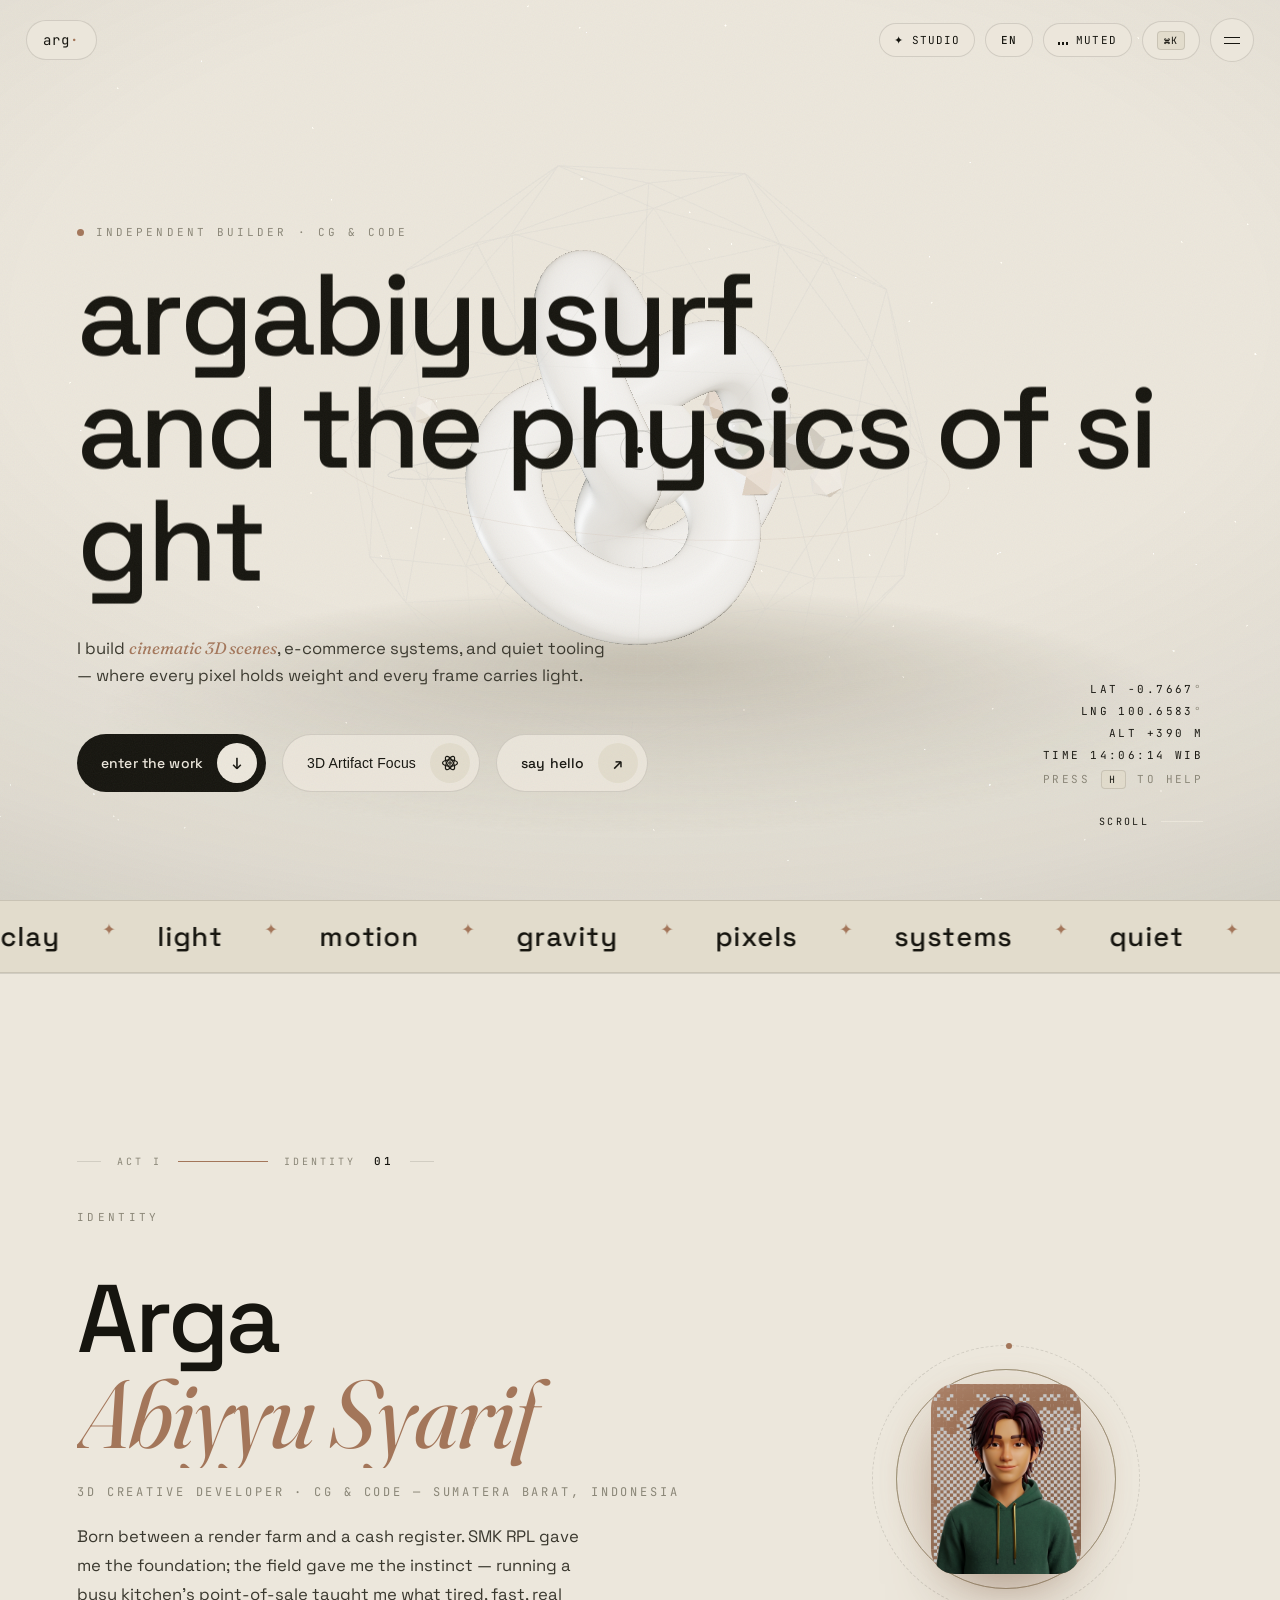
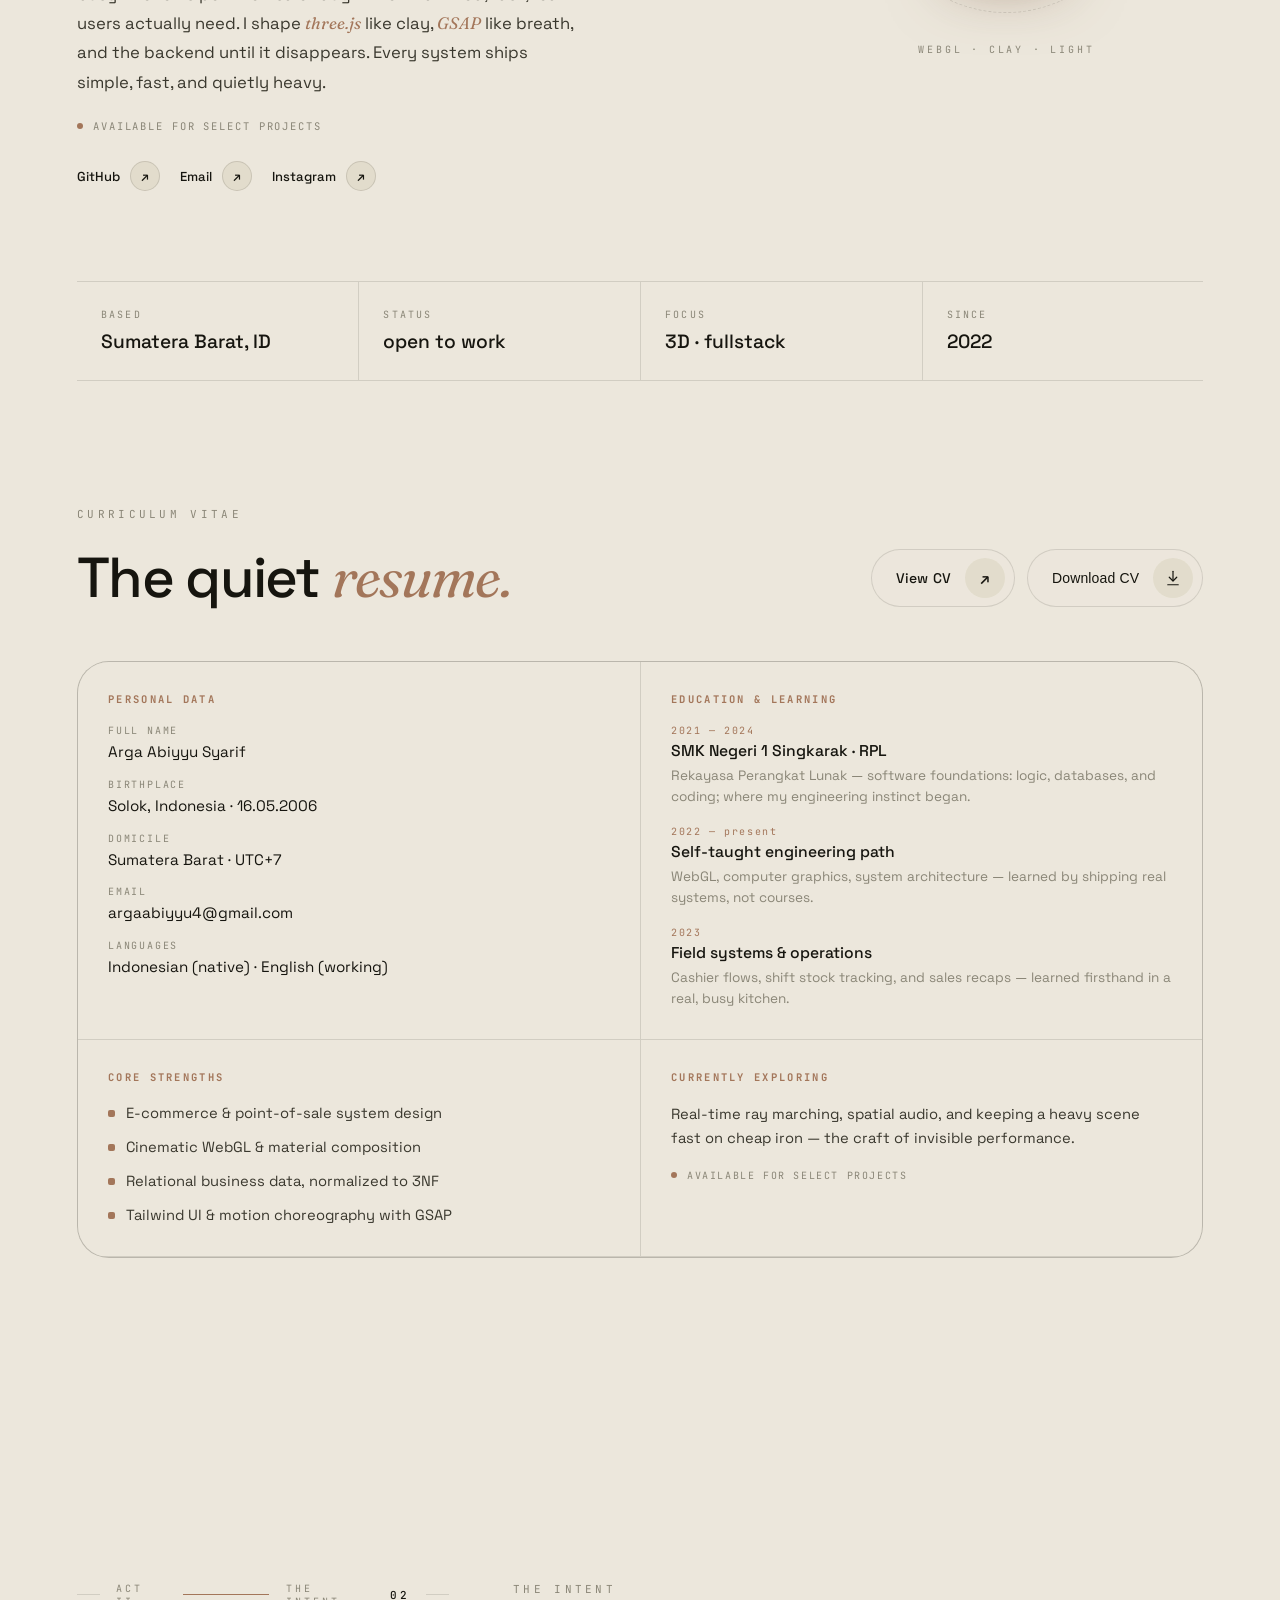
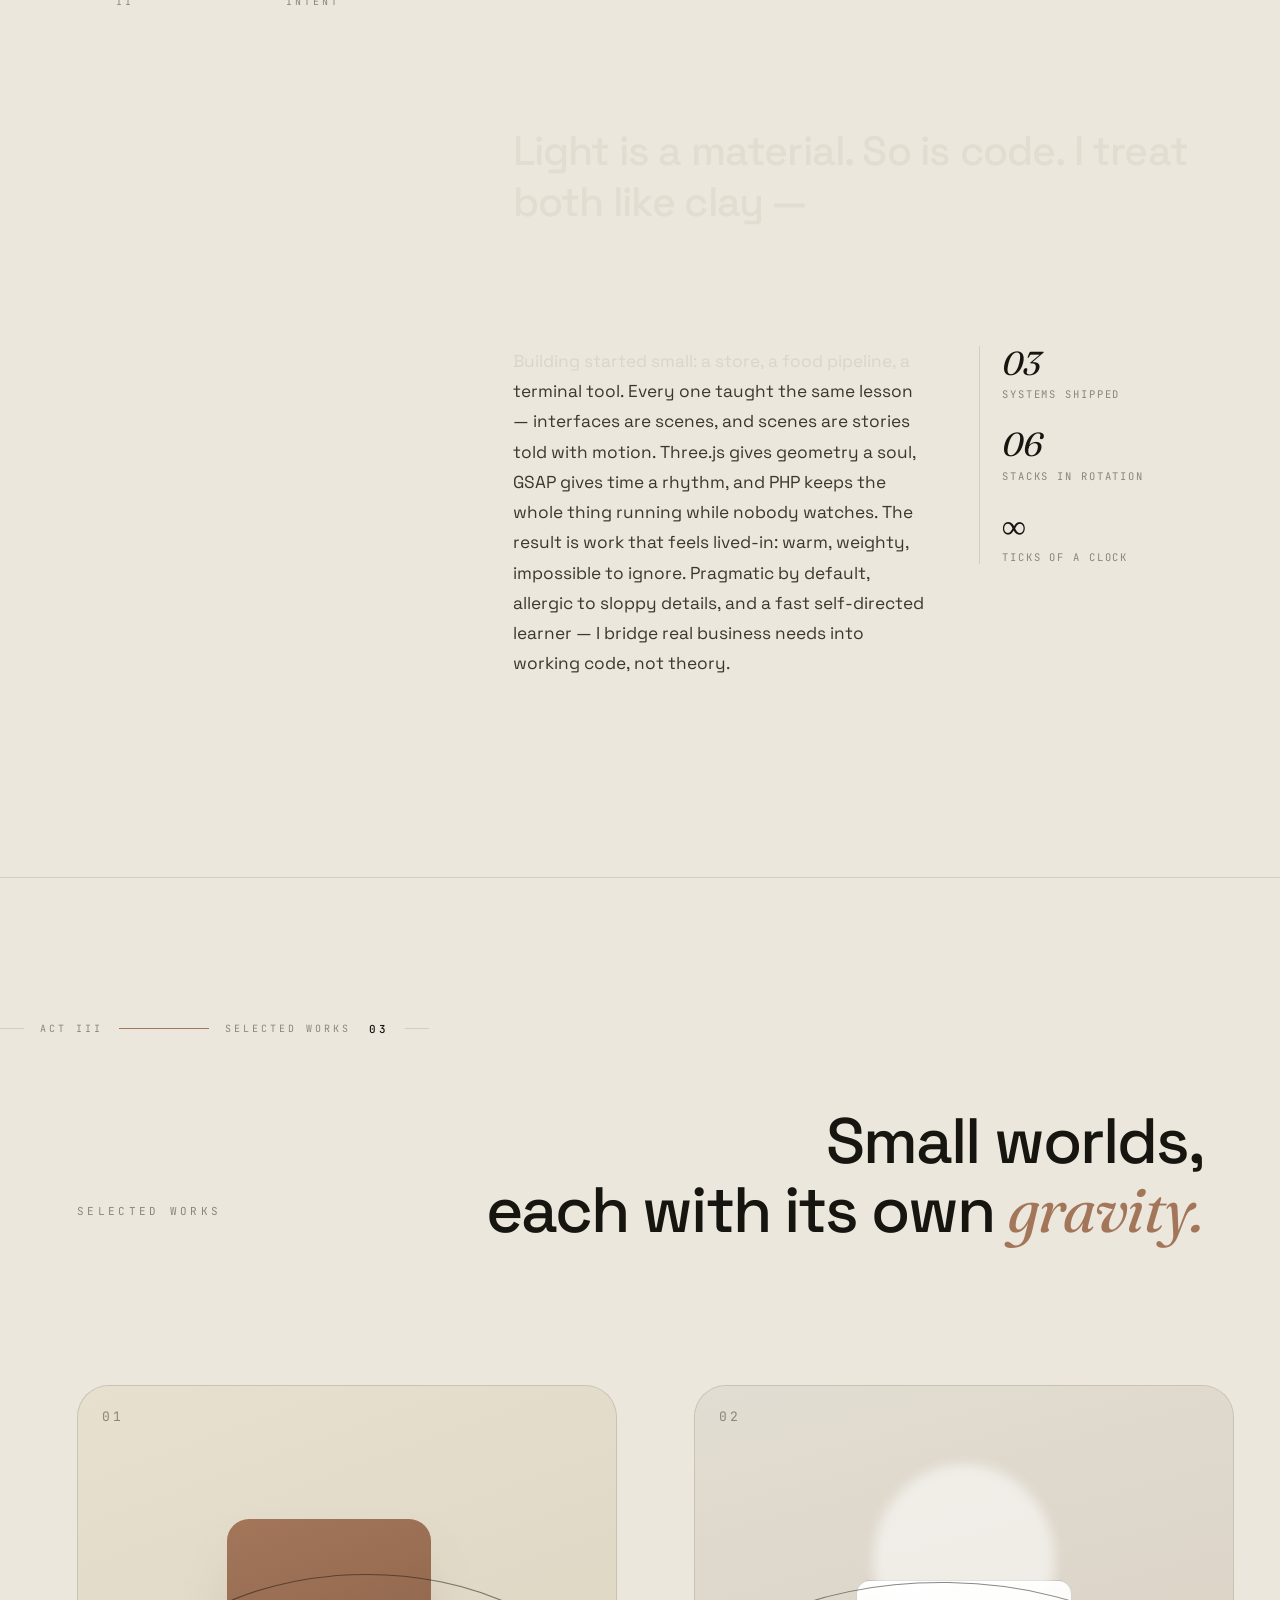
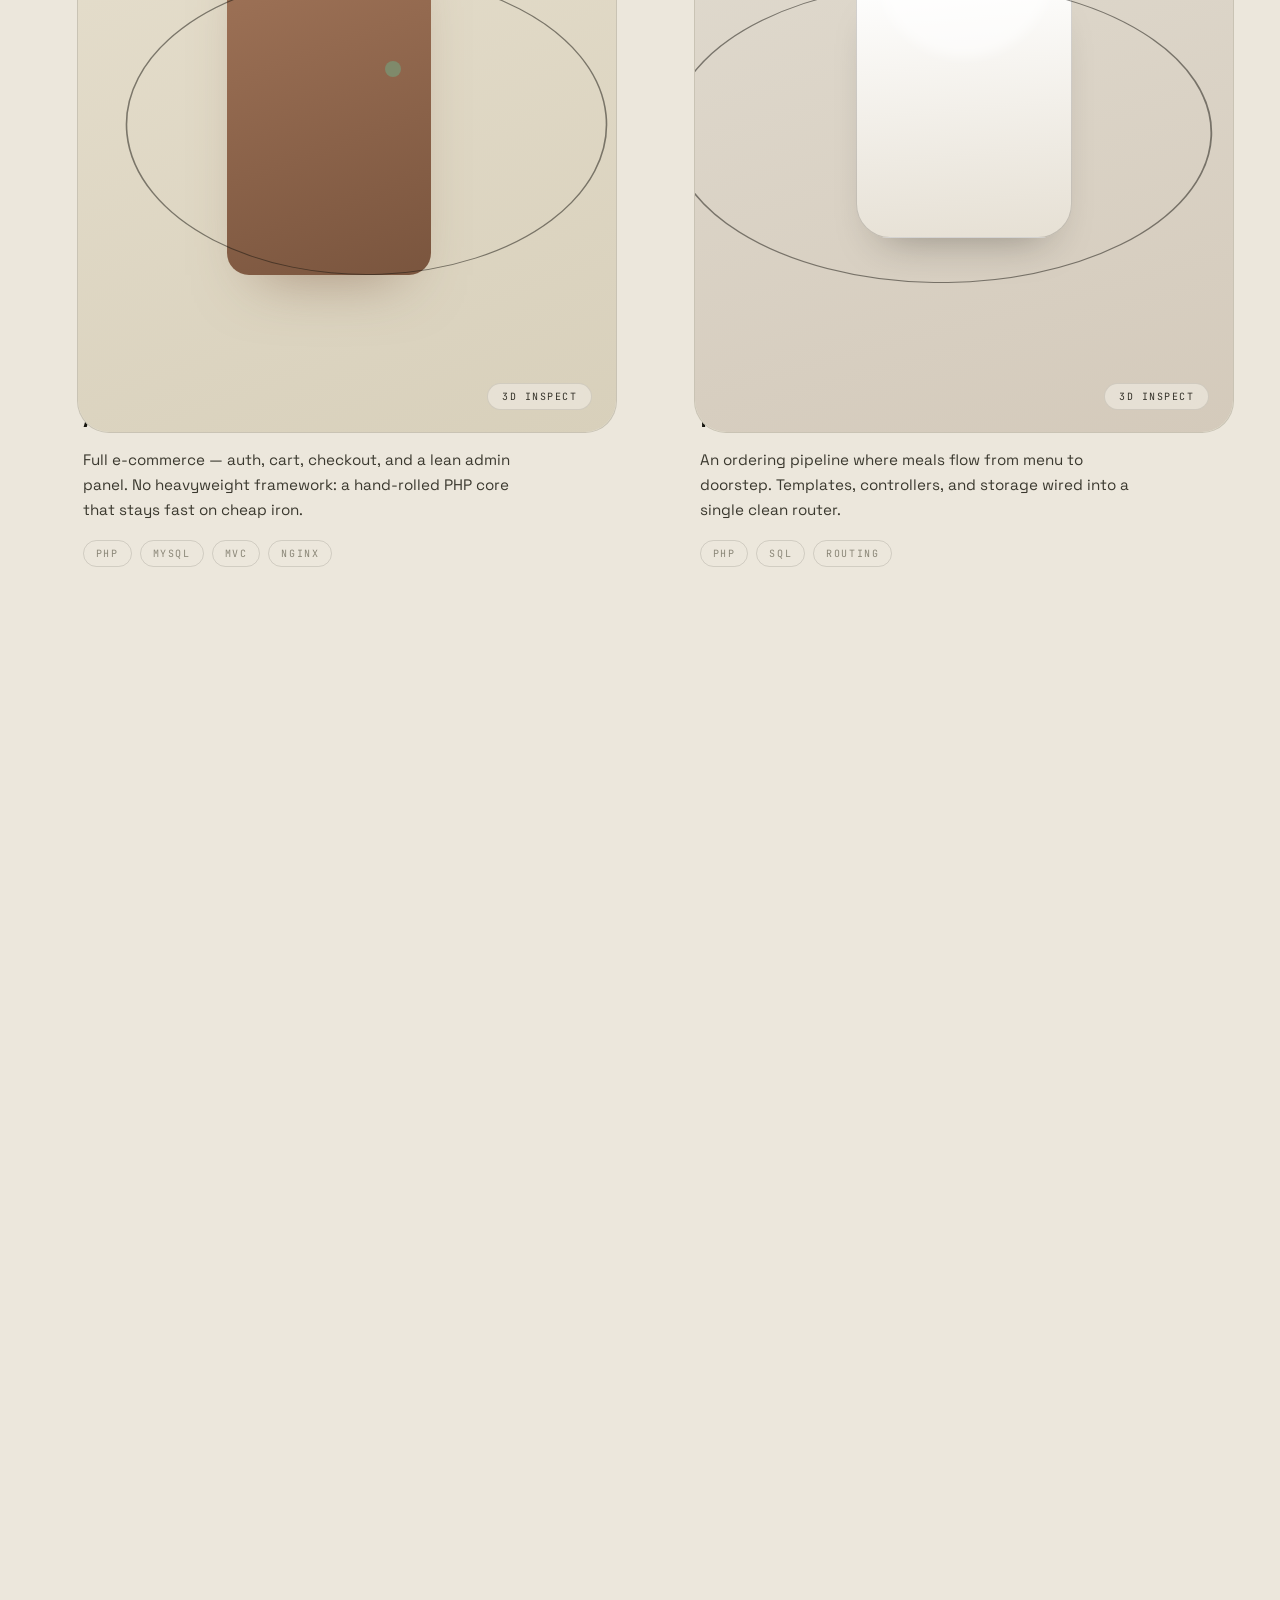
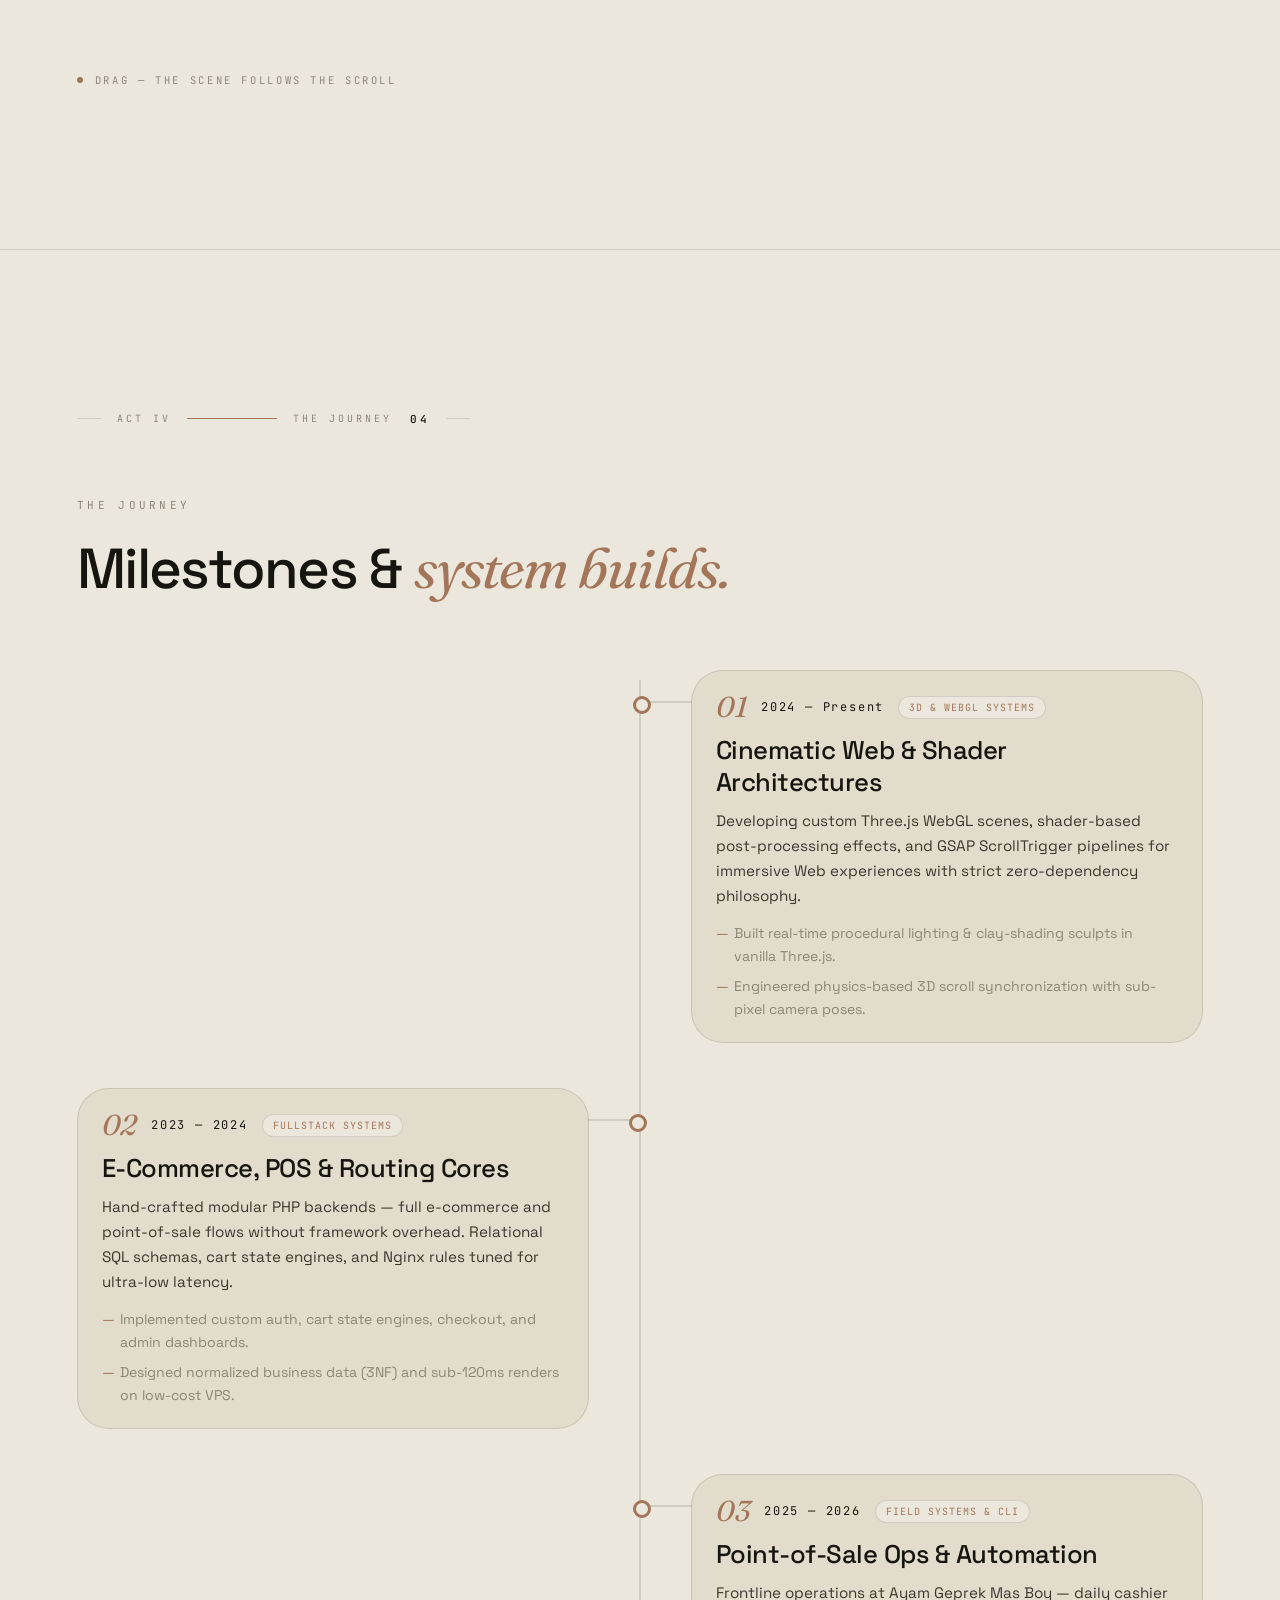
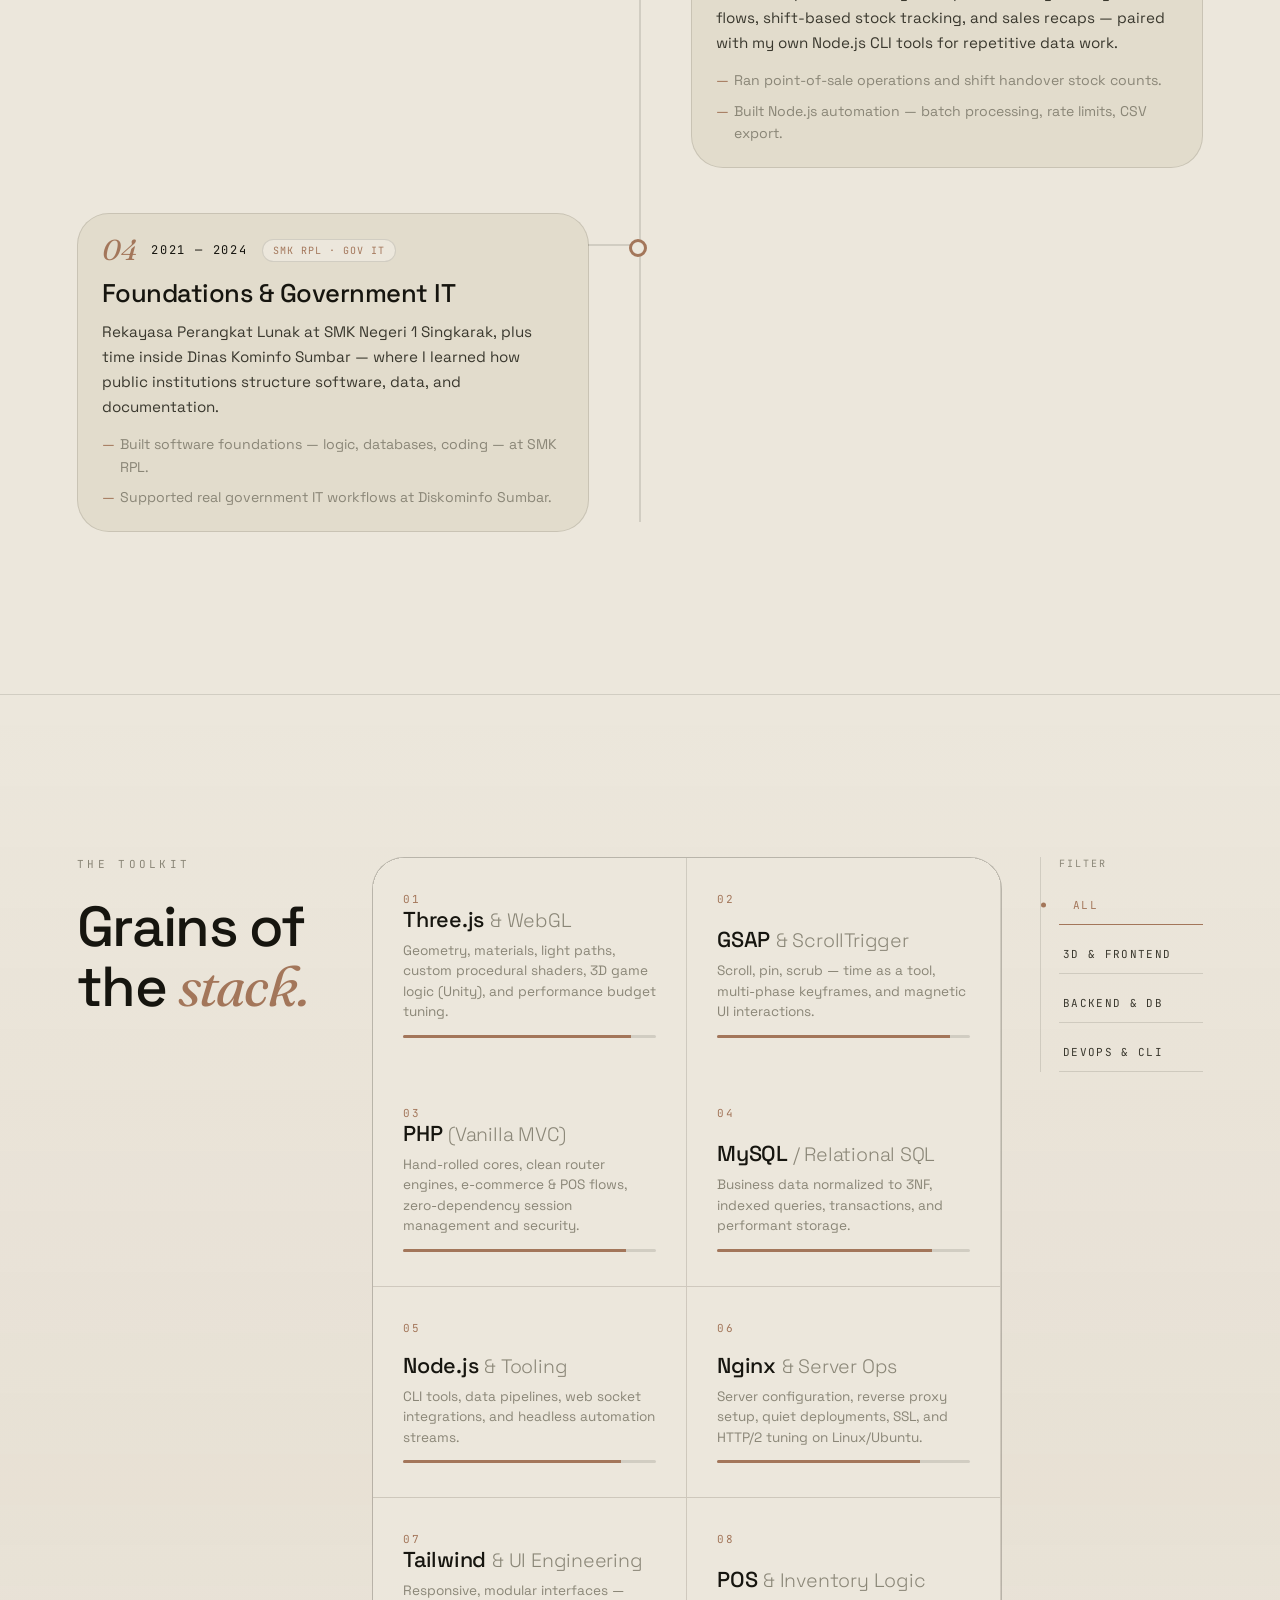
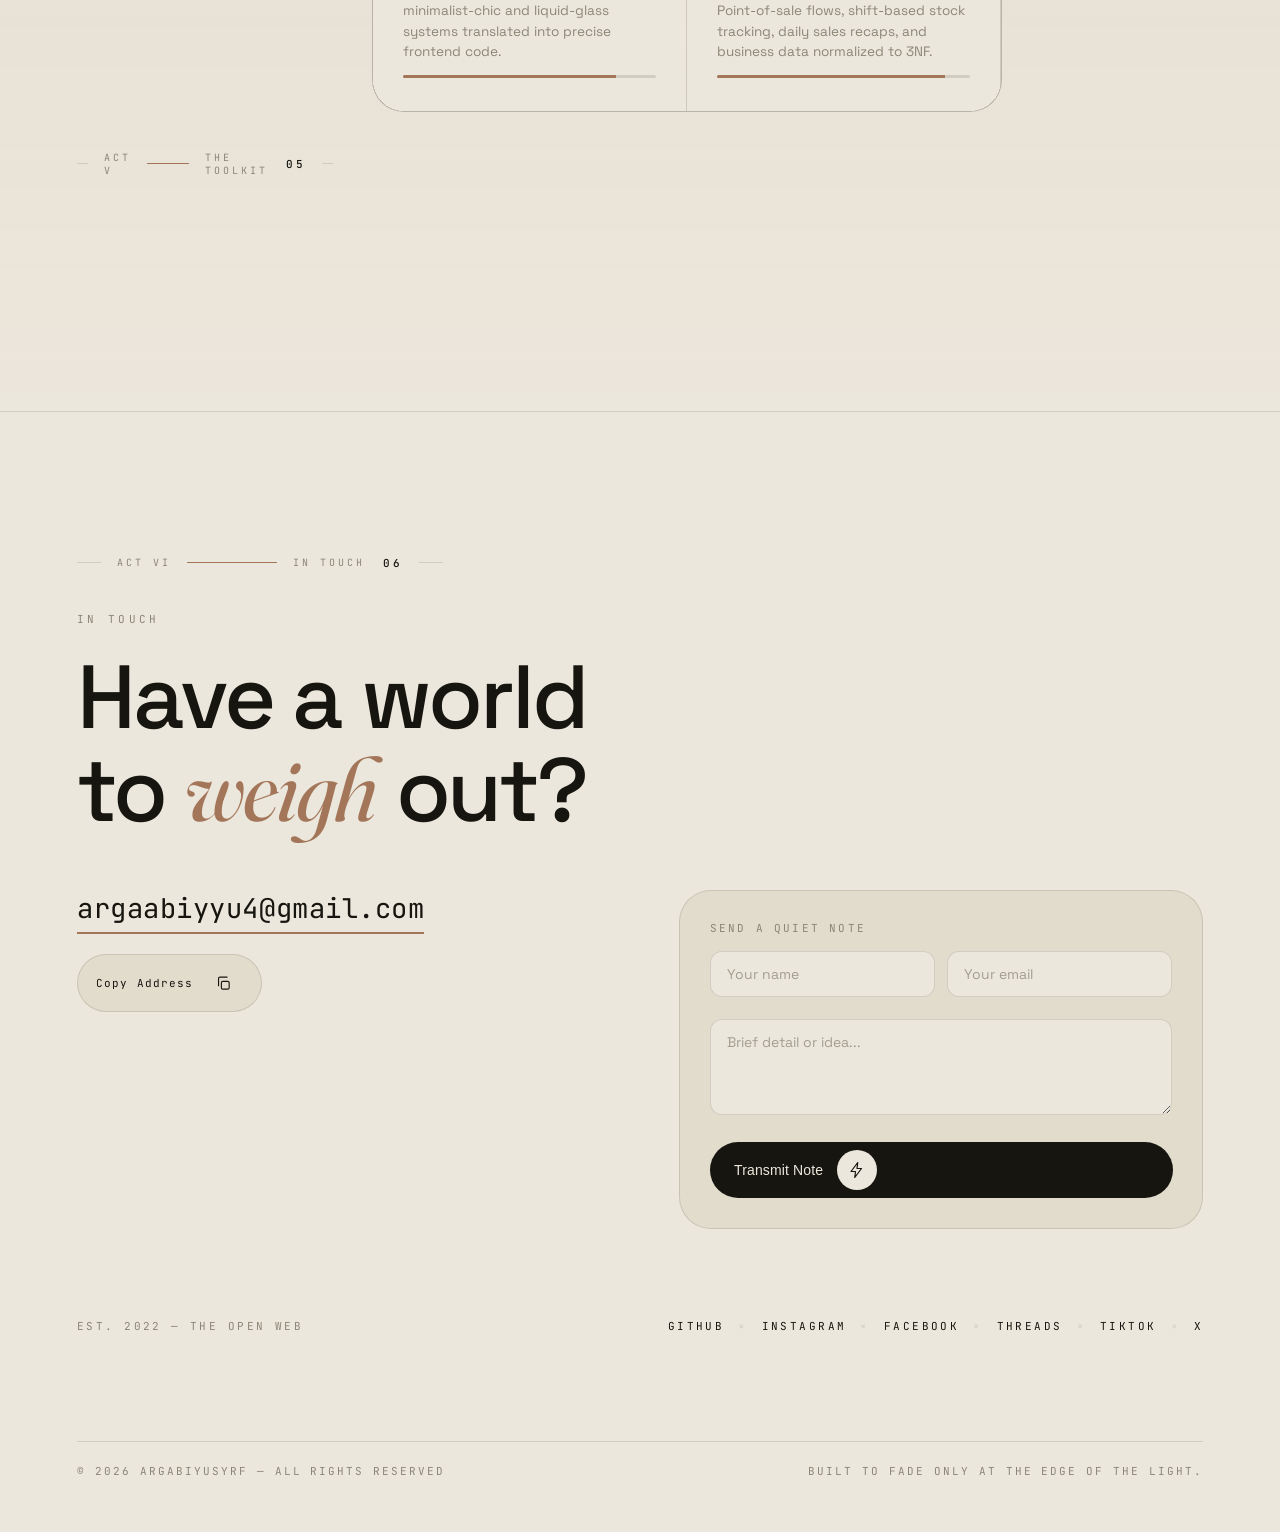
==== index.html @ 630500f9 "Initial commit: portfolio site + case studies (arazel-store, foodcraft, whatsapp-enumerator)" ====
<!doctype html>
<html lang="en" data-theme="studio">

<head>
	<meta charset="utf-8" />
	<meta name="viewport" content="width=device-width, initial-scale=1" />
	<meta name="theme-color" content="#ece7dc" />
	<meta name="description"
		content="argabiyusyrf — builds cinematic 3D scenes, e-commerce systems, and quiet tooling. A live experiment in digital gravity and light." />
	<meta property="og:title" content="argabiyusyrf — Digital Gravity & Light" />
	<meta property="og:type" content="website" />
	<meta property="og:description" content="Cinematic 3D scenes, e-commerce systems, quiet tooling." />
	<title>argabiyusyrf — Digital Gravity &amp; Light</title>
	<link rel="preconnect" href="https://fonts.googleapis.com" />
	<link rel="preconnect" href="https://fonts.gstatic.com" crossorigin />
	<link
		href="https://fonts.googleapis.com/css2?family=Space+Grotesk:wght@300;400;500;600;700&family=Fraunces:ital,opsz,wght@1,9..144,300;1,9..144,400&family=JetBrains+Mono:wght@300;400;500&display=swap"
		rel="stylesheet" />
	<link rel="stylesheet" href="css/style.css" />
	<script src="js/analytics.js" async></script>
</head>

<body>
	<div id="preloader" aria-hidden="true">
		<div class="preloader-inner">
			<div class="preloader-line"></div>
			<p class="preloader-txt" data-i18n="preloader">initializing scene</p>
		</div>
	</div>

	<div id="cursor" aria-hidden="true">
		<div class="cursor-dot"></div>
		<div class="cursor-ring"><span></span></div>
	</div>

	<div id="grain" aria-hidden="true"></div>
	<div id="vignette" aria-hidden="true"></div>

	<canvas id="scene-canvas" aria-hidden="true"></canvas>

	<!-- Toast Container -->
	<div id="toast-container" aria-live="polite" aria-atomic="true"></div>

	<header class="nav" aria-label="Primary navigation">
		<a class="nav-logo magnetic" href="#top" data-txt="arg/">
			<span class="nav-logo-inner">arg<b>·</b></span>
		</a>

		<div class="nav-actions">
			<button class="nav-control theme-toggle magnetic" id="theme-btn" aria-label="Switch theme" data-txt="theme">
				<span class="nav-icon">✦</span>
				<span class="theme-label">Studio</span>
			</button>

			<button class="nav-control lang-toggle magnetic" id="lang-btn" aria-label="Switch language" data-txt="lang">
				<span class="lang-label">EN</span>
			</button>

			<button class="nav-control sound-toggle magnetic" id="sound-btn" aria-label="Toggle soundscape"
				data-txt="audio">
				<span class="sound-wave"> <i></i><i></i><i></i> </span>
				<span class="sound-label" data-i18n="sound-muted">Muted</span>
			</button>

			<button class="nav-control cmdk-trigger magnetic" id="cmdk-btn" aria-label="Command palette"
				data-txt="search">
				<span class="cmdk-kbd">⌘K</span>
			</button>

			<a class="menu-toggle magnetic" href="#menu" aria-label="Open menu">
				<span class="menu-toggle-line"></span>
				<span class="menu-toggle-line"></span>
			</a>
		</div>
	</header>

	<nav id="menu" class="menu-overlay" aria-hidden="true">
		<ul class="menu-links">
			<li>
				<a class="menu-link magnetic" href="#identity" data-index="01"><span class="menu-index">01</span><span
						class="menu-link-txt" data-i18n="menu-identity">identity</span></a>
			</li>
			<li>
				<a class="menu-link magnetic" href="#about" data-index="02"><span class="menu-index">02</span><span
						class="menu-link-txt" data-i18n="menu-intent">the intent</span></a>
			</li>
			<li>
				<a class="menu-link magnetic" href="#works" data-index="03"><span class="menu-index">03</span><span
						class="menu-link-txt" data-i18n="menu-works">selected works</span></a>
			</li>
			<li>
				<a class="menu-link magnetic" href="#experience" data-index="04"><span class="menu-index">04</span><span
						class="menu-link-txt" data-i18n="menu-journey">the journey</span></a>
			</li>
			<li>
				<a class="menu-link magnetic" href="#skills" data-index="05"><span class="menu-index">05</span><span
						class="menu-link-txt" data-i18n="menu-toolkit">the toolkit</span></a>
			</li>
			<li>
				<a class="menu-link magnetic" href="#contact" data-index="06"><span class="menu-index">06</span><span
						class="menu-link-txt" data-i18n="menu-touch">in touch</span></a>
			</li>
		</ul>
		<div class="menu-footer">
			<p class="menu-note" data-i18n="menu-note">
				indonesia · building on the open web
			</p>
			<div class="menu-theme-options">
				<span data-i18n="menu-theme-label">Theme:</span>
				<button class="theme-opt active" data-set-theme="studio">
					Studio
				</button>
				<button class="theme-opt" data-set-theme="obsidian">Obsidian</button>
				<button class="theme-opt" data-set-theme="solaris">Solaris</button>
			</div>
		</div>
	</nav>

	<main class="wrap">
		<section id="top" class="hero">
			<p class="hero-eyebrow" data-reveal>
				<span class="eyebrow-pill"></span>
				<span data-i18n="hero-eyebrow">independent builder · cg &amp; code</span>
			</p>

			<h1 class="hero-title" aria-label="argabiyusyrf">
				<span class="hero-line" aria-hidden="true">
					<span class="hl-word">arg<span class="f italic">abiyu</span>syrf</span>
				</span>
				<span class="hero-line" aria-hidden="true">
					<span class="hl-word" data-i18n-html="hero-line2">and the <span class="f italic thin">physics</span>
						of sight</span>
				</span>
			</h1>

			<p class="hero-sub" data-reveal data-i18n-html="hero-sub">
				I build <em>cinematic 3D scenes</em>, e-commerce systems, and quiet
				tooling — where every pixel holds weight and every frame carries
				light.
			</p>

			<div class="hero-actions">
				<a class="btn btn-dark magnetic" href="#works">
					<span class="btn-txt" data-i18n="btn-work">enter the work</span>
					<span class="btn-ico">↓</span>
				</a>
				<button class="btn btn-ghost magnetic" id="hero-inspect-btn">
					<span class="btn-txt" data-i18n="btn-focus">3D Artifact Focus</span>
					<span class="btn-ico"><svg width="18" height="18" viewBox="0 0 24 24" fill="none"
							stroke="currentColor" stroke-width="1.6" stroke-linecap="round" stroke-linejoin="round"
							aria-hidden="true">
							<circle cx="12" cy="12" r="1.6" />
							<ellipse cx="12" cy="12" rx="10" ry="4.2" />
							<ellipse cx="12" cy="12" rx="10" ry="4.2" transform="rotate(60 12 12)" />
							<ellipse cx="12" cy="12" rx="10" ry="4.2" transform="rotate(120 12 12)" />
						</svg></span>
				</button>
				<a class="btn btn-ghost magnetic" href="#contact">
					<span class="btn-txt" data-i18n="btn-hello">say hello</span>
					<span class="btn-ico">↗</span>
				</a>
			</div>

			<div class="hero-meta">
				<p>
					<span data-i18n="lat">lat</span> <span data-meta="0">-0.7667</span>°
				</p>
				<p>
					<span data-i18n="lng">lng</span>
					<span data-meta="1">100.6583</span>°
				</p>
				<p>
					<span data-i18n="alt">alt</span> <span data-meta="2">+8 m</span>
				</p>
				<p>
					<span data-i18n="time">time</span>
					<span id="jakarta-time">12:00:00 WIB</span>
				</p>
				<p class="hero-help" data-i18n-html="hero-help">
					press <kbd>h</kbd> to help
				</p>
				<div class="hero-scrollcue">
					<span data-i18n="scroll">scroll</span><i></i>
				</div>
			</div>
		</section>

		<div class="marquee" aria-hidden="true">
			<div class="marquee-track">
				<span>clay</span><i>✦</i><span>light</span><i>✦</i><span>motion</span><i>✦</i><span>gravity</span><i>✦</i><span>pixels</span><i>✦</i><span>systems</span><i>✦</i><span>quiet</span><i>✦</i>
				<span>clay</span><i>✦</i><span>light</span><i>✦</i><span>motion</span><i>✦</i><span>gravity</span><i>✦</i><span>pixels</span><i>✦</i><span>systems</span><i>✦</i><span>quiet</span><i>✦</i>
			</div>
		</div>

		<section id="identity" class="identity">
			<div class="chapter" aria-hidden="true">
				<i></i><span>act I</span><i class="chapter-line"></i><span
					data-i18n="id-chapter">identity</span><b>01</b><i></i>
			</div>

			<div class="identity-hero">
				<div class="identity-left">
					<p class="section-kicker" data-reveal data-i18n="id-kicker">
						Identity
					</p>
					<h2 class="identity-title">
						<span class="i-line"><span class="i-word">Arga</span></span>
						<span class="i-line"><span class="i-word f italic">Abiyyu Syarif</span></span>
					</h2>
					<p class="identity-tagline" data-reveal data-i18n="id-tagline">
						3D creative developer · cg &amp; code — Sumatera Barat, Indonesia
					</p>
					<p class="identity-bio" data-reveal data-i18n-html="id-bio">
						Born between a render farm and a cash register. SMK RPL gave me
						the foundation; the field gave me the instinct — running a busy
						kitchen's point-of-sale taught me what tired, fast, real users
						actually need. I shape
						<em>three.js</em> like clay, <em>GSAP</em> like breath, and the
						backend until it disappears. Every system ships simple, fast, and
						quietly heavy.
					</p>
					<div class="identity-status" data-reveal>
						<span class="eyebrow-pill"></span>
						<span data-i18n="id-status">available for select projects</span>
					</div>
					<div class="identity-links" data-reveal>
						<a class="identity-link magnetic" href="https://github.com/argabiyusyrf" target="_blank"
							rel="noopener" data-txt="gh">
							<span>GitHub</span><span class="btn-ico">↗</span>
						</a>
						<a class="identity-link magnetic" href="mailto:argaabiyyu4@gmail.com" data-txt="mail">
							<span>Email</span><span class="btn-ico">↗</span>
						</a>
						<a class="identity-link magnetic" href="https://instagram.com/argabiyusyrf69" target="_blank"
							rel="noopener" data-txt="ig">
							<span>Instagram</span><span class="btn-ico">↗</span>
						</a>
					</div>
				</div>

				<div class="identity-right">
					<div class="mono-parallax">
						<div class="mono-stage">
							<div class="mono-glow"></div>
							<div class="mono-orbit"></div>
							<div class="mono-ring r1"></div>
							<div class="mono-ring r2"></div>
							<div class="mono-core">
								<span class="mono-core-inner"><img class="mono-ava" src="my-ava.png"
										alt="Arga Abiyyu Syarif" loading="lazy" /></span>
							</div>
						</div>
					</div>
					<p class="mono-caption" data-i18n="id-caption">
						webgl · clay · light
					</p>
				</div>
			</div>

			<div class="identity-facts">
				<div class="fact">
					<span data-i18n="id-fact-based">based</span><b>Sumatera Barat, ID</b>
				</div>
				<div class="fact">
					<span data-i18n="id-fact-status">status</span><b data-i18n="id-fact-work">open to work</b>
				</div>
				<div class="fact">
					<span data-i18n="id-fact-focus">focus</span><b>3D · fullstack</b>
				</div>
				<div class="fact">
					<span data-i18n="id-fact-since">since</span><b>2022</b>
				</div>
			</div>

			<div class="cv-section">
				<div class="cv-head">
					<div>
						<p class="section-kicker" data-reveal data-i18n="cv-kicker">
							Curriculum vitae
						</p>
						<h2 class="cv-title" data-reveal data-i18n-html="cv-title">
							The quiet <span class="f italic">resume.</span>
						</h2>
					</div>
				<div class="cv-actions" data-reveal>
					<a class="btn btn-ghost magnetic" href="cv.html">
						<span class="btn-txt" data-i18n="cv-view">View CV</span>
						<span class="btn-ico">↗</span>
					</a>
					<button class="btn btn-ghost magnetic" id="download-cv" type="button" aria-label="Download CV">
						<span class="btn-txt" data-i18n="cv-download">Download CV</span>
						<span class="btn-ico"><svg width="18" height="18" viewBox="0 0 24 24" fill="none" stroke="currentColor" stroke-width="1.6" stroke-linecap="round" stroke-linejoin="round" aria-hidden="true"><path d="M12 3v12"/><path d="m7 11 5 5 5-5"/><path d="M5 21h14"/></svg></span>
					</button>
				</div>
				</div>

				<div class="cv-grid">
					<div class="cv-card" data-reveal>
						<h4 data-i18n="cv-card1-h">Personal data</h4>
						<dl class="cv-list">
							<div>
								<dt data-i18n="cv-fullname">full name</dt>
								<dd>Arga Abiyyu Syarif</dd>
							</div>
							<div>
								<dt data-i18n="cv-birthplace">birthplace</dt>
								<dd>Solok, Indonesia · 16.05.2006</dd>
							</div>
							<div>
								<dt data-i18n="cv-domicile">domicile</dt>
								<dd>Sumatera Barat · UTC+7</dd>
							</div>
							<div>
								<dt data-i18n="cv-email">email</dt>
								<dd>argaabiyyu4@gmail.com</dd>
							</div>
							<div>
								<dt data-i18n="cv-languages">languages</dt>
								<dd data-i18n="cv-lang-val">
									Indonesian (native) · English (working)
								</dd>
							</div>
						</dl>
					</div>

					<div class="cv-card" data-reveal>
						<h4 data-i18n="cv-card2-h">Education &amp; learning</h4>
						<ul class="cv-edu">
							<li>
								<span class="cv-year" data-i18n="cv-edu1-year">2021 — 2024</span>
								<b data-i18n="cv-edu1-t">SMK Negeri 1 Singkarak · RPL</b>
								<p data-i18n-html="cv-edu1-d">
									Rekayasa Perangkat Lunak — software foundations: logic,
									databases, and coding; where my engineering instinct began.
								</p>
							</li>
							<li>
								<span class="cv-year">2022 — present</span>
								<b data-i18n="cv-edu2-t">Self-taught engineering path</b>
								<p data-i18n-html="cv-edu2-d">
									WebGL, computer graphics, system architecture — learned by
									shipping real systems, not courses.
								</p>
							</li>
							<li>
								<span class="cv-year">2023</span>
								<b data-i18n="cv-edu3-t">Field systems &amp; operations</b>
								<p data-i18n-html="cv-edu3-d">
									Cashier flows, shift stock tracking, and sales recaps —
									learned firsthand in a real, busy kitchen.
								</p>
							</li>
						</ul>
					</div>

					<div class="cv-card" data-reveal>
						<h4 data-i18n="cv-card3-h">Core strengths</h4>
						<ul class="cv-strengths">
							<li data-i18n="cv-str1">
								E-commerce &amp; point-of-sale system design
							</li>
							<li data-i18n="cv-str2">
								Cinematic WebGL &amp; material composition
							</li>
							<li data-i18n="cv-str3">
								Relational business data, normalized to 3NF
							</li>
							<li data-i18n="cv-str4">
								Tailwind UI &amp; motion choreography with GSAP
							</li>
						</ul>
					</div>

					<div class="cv-card" data-reveal>
						<h4 data-i18n="cv-card4-h">Currently exploring</h4>
						<p class="cv-now" data-i18n-html="cv-now">
							Real-time ray marching, spatial audio, and keeping a heavy scene
							fast on cheap iron — the craft of invisible performance.
						</p>
						<div class="cv-status">
							<span class="eyebrow-pill"></span>
							<span data-i18n="id-status">available for select projects</span>
						</div>
					</div>
				</div>
			</div>
		</section>

		<section id="about" class="about">
			<div class="chapter" aria-hidden="true">
				<i></i><span>act II</span><i class="chapter-line"></i><span data-i18n="ab-chapter">the
					intent</span><b>02</b><i></i>
			</div>

			<p class="section-kicker" data-reveal data-i18n="ab-kicker">
				The intent
			</p>
			<h2 class="scrub-title" data-scrub data-em="blind" data-i18n-html="ab-title">
				Light is a material. So is code. I treat both like clay —
			</h2>
			<div class="about-body">
				<p class="scrub-paragraph" data-scrub-words id="about-copy" data-i18n-html="ab-copy">
					Building started small: a store, a food pipeline, a terminal tool.
					Every one taught the same lesson — interfaces are scenes, and scenes
					are stories told with motion. Three.js gives geometry a soul, GSAP
					gives time a rhythm, and PHP keeps the whole thing running while
					nobody watches. The result is work that feels lived-in: warm,
					weighty, impossible to ignore. Pragmatic by default, allergic to
					sloppy details, and a fast self-directed learner — I bridge real
					business needs into working code, not theory.
				</p>
				<div class="about-stats" data-reveal>
					<div class="stat">
						<b id="stat-projects">03</b><span data-i18n="stat-shipped">systems shipped</span>
					</div>
					<div class="stat">
						<b id="stat-stack">06</b><span data-i18n="stat-stack">stacks in rotation</span>
					</div>
					<div class="stat">
						<b id="stat-hours">∞</b><span data-i18n="stat-ticks">ticks of a clock</span>
					</div>
				</div>
			</div>
		</section>

		<section id="works" class="works">
			<div class="chapter chapter-tall" aria-hidden="true">
				<i></i><span>act III</span><i class="chapter-line"></i><span data-i18n="wk-chapter">selected
					works</span><b>03</b><i></i>
			</div>
			<div class="works-head">
				<p class="section-kicker" data-reveal data-i18n="wk-kicker">
					Selected works
				</p>
				<h2 data-reveal data-i18n-html="wk-title">
					Small worlds,<br />each with its own
					<span class="f italic">gravity.</span>
				</h2>
			</div>

			<div class="works-scroll">
				<div class="works-track">
					<article class="work-card" data-project="arazel">
						<div class="work-media">
							<div class="work-sculpt s-arazel" data-depth="28">
								<div class="sc-brick"></div>
								<div class="sc-ring"></div>
								<div class="sc-dot"></div>
							</div>
							<span class="work-count">01</span>
							<div class="work-media-actions">
								<button class="btn-case-study magnetic" data-open-project="arazel">
									<span data-i18n="case-study">Case Study</span><i>→</i>
								</button>
								<a class="work-link" href="https://arazelstore.site.je" target="_blank" rel="noopener">
									<span data-i18n="visit-live">visit live</span><span class="btn-ico">↗</span>
								</a>
							</div>
							<button class="work-inspect-btn magnetic" aria-label="Inspect 3D Artifact"
								data-i18n="inspect">
								3D Inspect
							</button>
						</div>
						<div class="work-info">
							<h3>Arazel&nbsp;Store</h3>
							<p data-i18n-html="arazel-d">
								Full e-commerce — auth, cart, checkout, and a lean admin
								panel. No heavyweight framework: a hand-rolled PHP core that
								stays fast on cheap iron.
							</p>
							<div class="work-tags">
								<span>PHP</span><span>MySQL</span><span>MVC</span><span>Nginx</span>
							</div>
							<div class="work-actions">
								<button class="btn-case-study magnetic" data-open-project="arazel">
									<span data-i18n="case-study">Case Study</span><i>→</i>
								</button>
								<a class="work-link" href="https://arazelstore.site.je" target="_blank" rel="noopener">
									<span data-i18n="visit-live">visit live</span><span class="btn-ico">↗</span>
								</a>
							</div>
						</div>
					</article>

					<article class="work-card" data-project="foodcraft">
						<div class="work-media">
							<div class="work-sculpt s-foodcraft" data-depth="34">
								<div class="sc-cup"></div>
								<div class="sc-plume"></div>
								<div class="sc-ring s2"></div>
							</div>
							<span class="work-count">02</span>
							<div class="work-media-actions">
								<button class="btn-case-study magnetic" data-open-project="foodcraft">
									<span data-i18n="case-study">Case Study</span><i>→</i>
								</button>
								<a class="work-link" href="https://foodycraft.site.je" target="_blank" rel="noopener">
									<span data-i18n="visit-live">visit live</span><span class="btn-ico">↗</span>
								</a>
							</div>
							<button class="work-inspect-btn magnetic" aria-label="Inspect 3D Artifact"
								data-i18n="inspect">
								3D Inspect
							</button>
						</div>
						<div class="work-info">
							<h3>Foodcraft</h3>
							<p data-i18n-html="foodcraft-d">
								An ordering pipeline where meals flow from menu to doorstep.
								Templates, controllers, and storage wired into a single clean
								router.
							</p>
							<div class="work-tags">
								<span>PHP</span><span>SQL</span><span>Routing</span>
							</div>
							<div class="work-actions">
								<button class="btn-case-study magnetic" data-open-project="foodcraft">
									<span data-i18n="case-study">Case Study</span><i>→</i>
								</button>
								<a class="work-link" href="https://foodycraft.site.je" target="_blank" rel="noopener">
									<span data-i18n="visit-live">visit live</span><span class="btn-ico">↗</span>
								</a>
							</div>
						</div>
					</article>

					<article class="work-card" data-project="enumerator">
						<div class="work-media">
							<div class="work-sculpt s-wa" data-depth="26">
								<div class="sc-bars">
									<i></i><i></i><i></i><i></i><i></i><i></i>
								</div>
								<div class="sc-grid"></div>
							</div>
							<span class="work-count">03</span>
							<div class="work-media-actions">
								<button class="btn-case-study magnetic" data-open-project="enumerator">
									<span data-i18n="case-study">Case Study</span><i>→</i>
								</button>
								<a class="work-link" href="https://github.com/argabiyusyrf/whatsapp-enumerator" target="_blank" rel="noopener">
									<span data-i18n="see-repo">see repository</span><span class="btn-ico">↗</span>
								</a>
							</div>
							<button class="work-inspect-btn magnetic" aria-label="Inspect 3D Artifact"
								data-i18n="inspect">
								3D Inspect
							</button>
						</div>
						<div class="work-info">
							<h3>No. Enumerator</h3>
							<p data-i18n-html="enumerator-d">
								A CLI that expands partial Indonesian numbers, then checks
								WhatsApp registration on your own session — with resume,
								rate-limit, and CSV output.
							</p>
							<div class="work-tags">
								<span>Node</span><span>whatsapp-web</span><span>CLI</span>
							</div>
							<div class="work-actions">
								<button class="btn-case-study magnetic" data-open-project="enumerator">
									<span data-i18n="case-study">Case Study</span><i>→</i>
								</button>
								<a class="work-link" href="https://github.com/argabiyusyrf/whatsapp-enumerator" target="_blank" rel="noopener">
									<span data-i18n="see-repo">see repository</span><span class="btn-ico">↗</span>
								</a>
							</div>
						</div>
					</article>

					<article class="work-card" data-project="bookshelf">
						<div class="work-media">
							<div class="work-sculpt s-books" data-depth="30">
								<div class="sc-shelf">
									<i class="sc-book b1"></i><i class="sc-book b2"></i>
									<i class="sc-book b3"></i><i class="sc-book b4"></i>
									<i class="sc-book b5"></i>
								</div>
							</div>
							<span class="work-count">04</span>
							<div class="work-media-actions">
								<button class="btn-case-study magnetic" data-open-project="bookshelf">
									<span data-i18n="case-study">Case Study</span><i>→</i>
								</button>
								<a class="work-link" href="https://github.com/argabiyusyrf/Bookshelf-APP" target="_blank" rel="noopener">
									<span data-i18n="see-repo">see repository</span><span class="btn-ico">↗</span>
								</a>
								<a class="work-link" href="https://24781065-argaabiyyu-bookshelfapp.netlify.app/" target="_blank" rel="noopener">
									<span data-i18n="visit-live">visit live</span><span class="btn-ico">↗</span>
								</a>
							</div>
							<button class="work-inspect-btn magnetic" aria-label="Inspect 3D Artifact"
								data-i18n="inspect">
								3D Inspect
							</button>
						</div>
						<div class="work-info">
							<h3>Bookshelf&nbsp;App</h3>
							<p data-i18n-html="bookshelf-d">
								A responsive book manager — add, edit, search, filter, and
								sort titles into "to read" and "finished" shelves, all
								persisting in your browser.
							</p>
							<div class="work-tags">
								<span>JavaScript</span><span>Web Storage</span><span>Bootstrap</span>
							</div>
							<div class="work-actions">
								<button class="btn-case-study magnetic" data-open-project="bookshelf">
									<span data-i18n="case-study">Case Study</span><i>→</i>
								</button>
								<a class="work-link" href="https://github.com/argabiyusyrf/Bookshelf-APP" target="_blank" rel="noopener">
									<span data-i18n="see-repo">see repository</span><span class="btn-ico">↗</span>
								</a>
								<a class="work-link" href="https://24781065-argaabiyyu-bookshelfapp.netlify.app/" target="_blank" rel="noopener">
									<span data-i18n="visit-live">visit live</span><span class="btn-ico">↗</span>
								</a>
							</div>
						</div>
					</article>

					<article class="work-card" data-project="csirt">
						<div class="work-media">
							<div class="work-sculpt s-csirt" data-depth="22">
								<div class="sc-shield"></div>
								<div class="sc-pulse"></div>
							</div>
							<span class="work-count">05</span>
							<div class="work-media-actions">
								<button class="btn-case-study magnetic" data-open-project="csirt">
									<span data-i18n="case-study">Case Study</span><i>→</i>
								</button>
								<a class="work-link" href="https://github.com/argabiyusyrf/Csirt-Kominfo" target="_blank" rel="noopener">
									<span data-i18n="see-repo">see repository</span><span class="btn-ico">↗</span>
								</a>
							</div>
							<button class="work-inspect-btn magnetic" aria-label="Inspect 3D Artifact"
								data-i18n="inspect">
								3D Inspect
							</button>
						</div>
						<div class="work-info">
							<h3>CSIRT&nbsp;Kominfo</h3>
							<p data-i18n-html="csirt-d">
								A public-facing site for a Computer Security Incident
								Response Team — incident awareness, threat assessment, and
								mitigation planning.
							</p>
							<div class="work-tags">
								<span>HTML</span><span>CSS</span><span>Cyber&nbsp;Security</span>
							</div>
							<div class="work-actions">
								<button class="btn-case-study magnetic" data-open-project="csirt">
									<span data-i18n="case-study">Case Study</span><i>→</i>
								</button>
								<a class="work-link" href="https://github.com/argabiyusyrf/Csirt-Kominfo" target="_blank" rel="noopener">
									<span data-i18n="see-repo">see repository</span><span class="btn-ico">↗</span>
								</a>
							</div>
						</div>
					</article>

					<article class="work-card" data-project="calculator">
						<div class="work-media">
							<div class="work-sculpt s-calc" data-depth="24">
								<div class="sc-calc-pad">
									<i class="ck-display">0</i>
									<i class="ck-row"><b>7</b><b>8</b><b>9</b></i>
									<i class="ck-row"><b>4</b><b>5</b><b>6</b></i>
									<i class="ck-row"><b>1</b><b>2</b><b>3</b></i>
								</div>
							</div>
							<span class="work-count">06</span>
							<div class="work-media-actions">
								<button class="btn-case-study magnetic" data-open-project="calculator">
									<span data-i18n="case-study">Case Study</span><i>→</i>
								</button>
								<a class="work-link" href="https://github.com/argabiyusyrf/Calculator-App/" target="_blank" rel="noopener">
									<span data-i18n="see-repo">see repository</span><span class="btn-ico">↗</span>
								</a>
							</div>
							<button class="work-inspect-btn magnetic" aria-label="Inspect 3D Artifact"
								data-i18n="inspect">
								3D Inspect
							</button>
						</div>
						<div class="work-info">
							<h3>Calculator&nbsp;App</h3>
							<p data-i18n-html="calculator-d">
								A native Android calculator built for the 2024 UKK exam —
								clean arithmetic UI with expression evaluation, tested under
								exam pressure.
							</p>
							<div class="work-tags">
								<span>Java</span><span>Android</span><span>Native&nbsp;UI</span>
							</div>
							<div class="work-actions">
								<button class="btn-case-study magnetic" data-open-project="calculator">
									<span data-i18n="case-study">Case Study</span><i>→</i>
								</button>
								<a class="work-link" href="https://github.com/argabiyusyrf/Calculator-App/" target="_blank" rel="noopener">
									<span data-i18n="see-repo">see repository</span><span class="btn-ico">↗</span>
								</a>
							</div>
						</div>
					</article>
				</div>
			</div>

			<p class="works-hint" data-reveal>
				<span class="eyebrow-pill"></span><span data-i18n="wk-hint">drag — the scene follows the scroll</span>
			</p>
		</section>

		<!-- Act IV — The Journey / Experience -->
		<section id="experience" class="experience">
			<div class="chapter chapter-tall" aria-hidden="true">
				<i></i><span>act IV</span><i class="chapter-line"></i><span data-i18n="exp-chapter">the
					journey</span><b>04</b><i></i>
			</div>
			<div class="exp-head">
				<p class="section-kicker" data-reveal data-i18n="exp-kicker">
					The journey
				</p>
				<h2 data-reveal data-i18n-html="exp-title">
					Milestones &amp; <span class="f italic">system builds.</span>
				</h2>
			</div>

			<div class="timeline">
				<div class="timeline-line"><i></i></div>
				<div class="timeline-item" data-reveal>
					<div class="timeline-meta">
						<span class="timeline-num">01</span>
						<span class="timeline-date">2024 — Present</span>
						<span class="timeline-badge" data-i18n="t1-badge">3D &amp; WebGL Systems</span>
					</div>
					<div class="timeline-content">
						<h3 data-i18n="t1-title">
							Cinematic Web &amp; Shader Architectures
						</h3>
						<p data-i18n-html="t1-desc">
							Developing custom Three.js WebGL scenes, shader-based
							post-processing effects, and GSAP ScrollTrigger pipelines for
							immersive Web experiences with strict zero-dependency
							philosophy.
						</p>
						<ul class="timeline-highlights">
							<li data-i18n="t1-li1">
								Built real-time procedural lighting &amp; clay-shading sculpts
								in vanilla Three.js.
							</li>
							<li data-i18n="t1-li2">
								Engineered physics-based 3D scroll synchronization with
								sub-pixel camera poses.
							</li>
						</ul>
					</div>
				</div>

				<div class="timeline-item" data-reveal>
					<div class="timeline-meta">
						<span class="timeline-num">02</span>
						<span class="timeline-date">2023 — 2024</span>
						<span class="timeline-badge" data-i18n="t2-badge">Fullstack Systems</span>
					</div>
					<div class="timeline-content">
						<h3 data-i18n="t2-title">E-Commerce, POS &amp; Routing Cores</h3>
						<p data-i18n-html="t2-desc">
							Hand-crafted modular PHP backends — full e-commerce and
							point-of-sale flows without framework overhead. Relational SQL
							schemas, cart state engines, and Nginx rules tuned for ultra-low
							latency.
						</p>
						<ul class="timeline-highlights">
							<li data-i18n="t2-li1">
								Implemented custom auth, cart state engines, checkout, and
								admin dashboards.
							</li>
							<li data-i18n="t2-li2">
								Designed normalized business data (3NF) and sub-120ms renders
								on low-cost VPS.
							</li>
						</ul>
					</div>
				</div>

				<div class="timeline-item" data-reveal>
					<div class="timeline-meta">
						<span class="timeline-num">03</span>
						<span class="timeline-date">2025 — 2026</span>
						<span class="timeline-badge" data-i18n="t3-badge">Field Systems &amp; CLI</span>
					</div>
					<div class="timeline-content">
						<h3 data-i18n="t3-title">Point-of-Sale Ops &amp; Automation</h3>
						<p data-i18n-html="t3-desc">
							Frontline operations at Ayam Geprek Mas Boy — daily cashier
							flows, shift-based stock tracking, and sales recaps — paired
							with my own Node.js CLI tools for repetitive data work.
						</p>
						<ul class="timeline-highlights">
							<li data-i18n="t3-li1">
								Ran point-of-sale operations and shift handover stock counts.
							</li>
							<li data-i18n="t3-li2">
								Built Node.js automation — batch processing, rate limits, CSV
								export.
							</li>
						</ul>
					</div>
				</div>

				<div class="timeline-item" data-reveal>
					<div class="timeline-meta">
						<span class="timeline-num">04</span>
						<span class="timeline-date">2021 — 2024</span>
						<span class="timeline-badge" data-i18n="t4-badge">SMK RPL · Gov IT</span>
					</div>
					<div class="timeline-content">
						<h3 data-i18n="t4-title">Foundations &amp; Government IT</h3>
						<p data-i18n-html="t4-desc">
							Rekayasa Perangkat Lunak at SMK Negeri 1 Singkarak, plus time
							inside Dinas Kominfo Sumbar — where I learned how public
							institutions structure software, data, and documentation.
						</p>
						<ul class="timeline-highlights">
							<li data-i18n="t4-li1">
								Built software foundations — logic, databases, coding — at SMK
								RPL.
							</li>
							<li data-i18n="t4-li2">
								Supported real government IT workflows at Diskominfo Sumbar.
							</li>
						</ul>
					</div>
				</div>
			</div>
		</section>

		<!-- Act V — The Toolkit (Skills) -->
		<section id="skills" class="skills">
			<div class="chapter chapter-tall" aria-hidden="true">
				<i></i><span>act V</span><i class="chapter-line"></i><span data-i18n="sk-chapter">the
					toolkit</span><b>05</b><i></i>
			</div>
			<div class="skills-left">
				<p class="section-kicker" data-reveal data-i18n="sk-kicker">
					The toolkit
				</p>
				<h2 data-reveal data-i18n-html="sk-title">
					Grains of<br />the <span class="f italic">stack.</span>
				</h2>
			</div>
			<div class="skills-grid">
				<div class="skill" data-category="cg" data-reveal>
					<span>01</span>
					<h3 data-i18n-html="s1-h">Three.js <b>&amp; WebGL</b></h3>
					<p data-i18n-html="s1-d">
						Geometry, materials, light paths, custom procedural shaders, 3D
						game logic (Unity), and performance budget tuning.
					</p>
					<div class="skill-bar"><i style="width: 90%"></i></div>
				</div>
				<div class="skill" data-category="cg" data-reveal>
					<span>02</span>
					<h3 data-i18n-html="s2-h">GSAP <b>&amp; ScrollTrigger</b></h3>
					<p data-i18n-html="s2-d">
						Scroll, pin, scrub — time as a tool, multi-phase keyframes, and
						magnetic UI interactions.
					</p>
					<div class="skill-bar"><i style="width: 92%"></i></div>
				</div>
				<div class="skill" data-category="backend" data-reveal>
					<span>03</span>
					<h3 data-i18n-html="s3-h">PHP <b>(Vanilla MVC)</b></h3>
					<p data-i18n-html="s3-d">
						Hand-rolled cores, clean router engines, zero-dependency session
						management and security.
					</p>
					<div class="skill-bar"><i style="width: 88%"></i></div>
				</div>
				<div class="skill" data-category="backend" data-reveal>
					<span>04</span>
					<h3 data-i18n-html="s4-h">MySQL <b>/ Relational SQL</b></h3>
					<p data-i18n-html="s4-d">
						Normalized relational schemas, indexed queries, transactions, and
						performant data storage.
					</p>
					<div class="skill-bar"><i style="width: 85%"></i></div>
				</div>
				<div class="skill" data-category="devops" data-reveal>
					<span>05</span>
					<h3 data-i18n-html="s5-h">Node.js <b>&amp; Tooling</b></h3>
					<p data-i18n-html="s5-d">
						CLI tools, data pipelines, web socket integrations, and headless
						automation streams.
					</p>
					<div class="skill-bar"><i style="width: 86%"></i></div>
				</div>
				<div class="skill" data-category="devops" data-reveal>
					<span>06</span>
					<h3 data-i18n-html="s6-h">Nginx <b>&amp; Server Ops</b></h3>
					<p data-i18n-html="s6-d">
						Server configuration, reverse proxy setup, quiet deployments, SSL,
						and HTTP/2 tuning on Linux/Ubuntu.
					</p>
					<div class="skill-bar"><i style="width: 80%"></i></div>
				</div>
				<div class="skill" data-category="cg" data-reveal>
					<span>07</span>
					<h3 data-i18n-html="s7-h">Tailwind <b>&amp; UI Engineering</b></h3>
					<p data-i18n-html="s7-d">
						Responsive, modular interfaces — minimalist-chic and liquid-glass
						systems translated into precise frontend code.
					</p>
					<div class="skill-bar"><i style="width: 84%"></i></div>
				</div>
				<div class="skill" data-category="backend" data-reveal>
					<span>08</span>
					<h3 data-i18n-html="s8-h">POS <b>&amp; Inventory Logic</b></h3>
					<p data-i18n-html="s8-d">
						Point-of-sale flows, shift-based stock tracking, daily sales
						recaps, and business data normalized to 3NF.
					</p>
					<div class="skill-bar"><i style="width: 90%"></i></div>
				</div>
			</div>

			<div class="skills-filter" data-reveal>
				<span class="filter-label" data-i18n="filter-label">filter</span>
				<button class="filter-btn active" data-filter="all" data-i18n="filter-all">
					All
				</button>
				<button class="filter-btn" data-filter="cg" data-i18n="filter-cg">
					3D &amp; Frontend
				</button>
				<button class="filter-btn" data-filter="backend" data-i18n="filter-be">
					Backend &amp; DB
				</button>
				<button class="filter-btn" data-filter="devops" data-i18n="filter-ops">
					DevOps &amp; CLI
				</button>
			</div>
		</section>

		<!-- Act VI — Contact -->
		<footer id="contact" class="footer">
			<div class="footer-inner">
				<div class="chapter" aria-hidden="true">
					<i></i><span>act VI</span><i class="chapter-line"></i><span data-i18n="ft-chapter">in
						touch</span><b>06</b><i></i>
				</div>
				<p class="section-kicker" data-reveal data-i18n="ft-kicker">
					In touch
				</p>
				<h2 class="footer-title" data-reveal data-i18n-html="ft-title">
					Have a world<br />to <span class="f italic">weigh</span> out?
				</h2>

				<div class="footer-contact-wrap" data-reveal>
					<div class="footer-mail-box">
						<a class="mail-link magnetic" href="mailto:argaabiyyu4@gmail.com"
							id="email-link">argaabiyyu4@gmail.com</a>
						<button class="btn-copy-email magnetic" id="copy-email-btn" aria-label="Copy email address">
							<span data-i18n="copy-addr">Copy Address</span>
							<span class="btn-ico"><svg width="17" height="17" viewBox="0 0 24 24" fill="none"
									stroke="currentColor" stroke-width="1.6" stroke-linecap="round"
									stroke-linejoin="round" aria-hidden="true">
									<rect x="9" y="9" width="11" height="11" rx="2" />
									<path d="M5 15V5a2 2 0 0 1 2-2h10" />
								</svg></span>
						</button>
					</div>

					<!-- Interactive Quick Message Form -->
					<form class="quick-contact-form" id="contact-form" novalidate method="POST"
						action="https://formspree.io/f/maewbpye">
						<p class="form-title" data-i18n="form-title">Send a quiet note</p>
						<input type="hidden" name="_subject" value="Portfolio · quiet note" />
						<input type="hidden" name="_to" value="argaabiyyu4@gmail.com" />
						<div class="form-grid">
							<div class="form-group">
								<input type="text" id="form-name" name="name" autocomplete="name" required
									data-i18n-ph="ph-name" placeholder="Your name" aria-describedby="err-form-name"
									aria-invalid="false" />
								<p class="form-error" id="err-form-name" aria-live="polite"></p>
							</div>
							<div class="form-group">
								<input type="email" id="form-email" name="email" autocomplete="email" required
									data-i18n-ph="ph-email" placeholder="Your email" aria-describedby="err-form-email"
									aria-invalid="false" />
								<p class="form-error" id="err-form-email" aria-live="polite"></p>
							</div>
						</div>
						<div class="form-group">
							<textarea id="form-msg" name="message" rows="3" required data-i18n-ph="ph-msg"
								placeholder="Brief detail or idea..." aria-describedby="err-form-msg"
								aria-invalid="false"></textarea>
							<p class="form-error" id="err-form-msg" aria-live="polite"></p>
						</div>
						<button type="submit" class="btn btn-dark magnetic" id="form-submit">
							<span class="btn-txt" data-i18n="btn-transmit">Transmit Note</span>
							<span class="btn-ico"><svg width="18" height="18" viewBox="0 0 24 24" fill="none"
									stroke="currentColor" stroke-width="1.6" stroke-linecap="round"
									stroke-linejoin="round" aria-hidden="true">
									<path d="M13 2 4 14h6l-1 8 9-12h-6l1-8z" />
								</svg></span>
						</button>
					</form>
				</div>

				<div class="footer-meta" data-reveal>
					<p data-i18n="ft-meta">est. 2022 — the open web</p>
					<div class="footer-social">
						<a class="magnetic" href="https://github.com/argabiyusyrf" target="_blank" rel="noopener"
							data-txt="gh">GitHub</a>
						<span>×</span>
						<a class="magnetic" href="https://instagram.com/argabiyusyrf69" target="_blank" rel="noopener"
							data-txt="ig">Instagram</a>
						<span>×</span>
						<a class="magnetic" href="https://web.facebook.com/argabiyusyrf69" target="_blank"
							rel="noopener" data-txt="fb">Facebook</a>
						<span>×</span>
						<a class="magnetic" href="https://www.threads.net/@argabiyusyrf69" target="_blank"
							rel="noopener" data-txt="th">Threads</a>
						<span>×</span>
						<a class="magnetic" href="https://www.tiktok.com/@argabiyusyrf69" target="_blank" rel="noopener"
							data-txt="tt">TikTok</a>
						<span>×</span>
						<a class="magnetic" href="https://x.com/argabiyusyrf69" target="_blank" rel="noopener"
							data-txt="x">X</a>
					</div>
				</div>
			</div>
			<div class="footer-legal" data-reveal>
				<p data-i18n-html="ft-copy">
					© <span id="copy-year">2026</span> argabiyusyrf — all rights
					reserved
				</p>
				<p class="footer-foot" data-reveal data-i18n="ft-foot">
					built to fade only at the edge of the light.
				</p>
			</div>
		</footer>
	</main>

	<!-- Project Case Study Modal -->
	<div id="project-modal" class="modal-overlay" aria-hidden="true" role="dialog">
		<div class="modal-card">
			<button class="modal-close magnetic" aria-label="Close modal">✕</button>
			<div class="modal-header">
				<span class="modal-tag" data-i18n="modal-tag">Case Study</span>
				<h2 class="modal-title" id="modal-project-title">Project Title</h2>
			</div>
			<div class="modal-body">
				<div class="modal-summary" id="modal-project-summary"></div>
				<div class="modal-details">
					<h4 data-i18n="modal-arch">Core Architecture</h4>
					<ul id="modal-project-arch"></ul>
					<h4 data-i18n="modal-stack">Tech Stack &amp; Dependencies</h4>
					<div class="modal-tags" id="modal-project-tags"></div>
				</div>
			</div>
			<div class="modal-footer">
				<a class="btn btn-dark magnetic" id="modal-repo-link" href="#" target="_blank" rel="noopener">
					<span class="btn-txt" data-i18n="modal-repo">See Repository</span>
					<span class="btn-ico">↗</span>
				</a>
				<a class="btn btn-dark magnetic" id="modal-live-link" href="#" target="_blank" rel="noopener">
					<span class="btn-txt" data-i18n="modal-open">Open System / Live Demo</span>
					<span class="btn-ico">↗</span>
				</a>
			</div>
		</div>
	</div>

	<!-- Shortcuts Help Overlay -->
	<div id="help-modal" class="help-overlay" aria-hidden="true" role="dialog">
		<div class="help-card">
			<div class="help-head">
				<h3 data-i18n="help-title">Keyboard shortcuts</h3>
				<button class="modal-close magnetic" data-close-help aria-label="Close shortcuts">
					✕
				</button>
			</div>
			<div class="help-body">
				<div class="help-row">
					<span data-i18n="h1">Open command palette</span><span class="help-keys"><kbd>⌘/Ctrl
							K</kbd><kbd>/</kbd></span>
				</div>
				<div class="help-row">
					<span data-i18n="h2">Cycle visual theme</span><span class="help-keys"><kbd>T</kbd></span>
				</div>
				<div class="help-row">
					<span data-i18n="h3">Toggle soundscape</span><span class="help-keys"><kbd>M</kbd></span>
				</div>
				<div class="help-row">
					<span data-i18n="h4">Copy email</span><span class="help-keys"><kbd>C</kbd></span>
				</div>
				<div class="help-row">
					<span data-i18n="h5">Download CV</span><span class="help-keys"><kbd>V</kbd></span>
				</div>
				<div class="help-row">
					<span data-i18n="h6">3D artifact focus</span><span class="help-keys"><kbd>I</kbd></span>
				</div>
				<div class="help-row">
					<span data-i18n="h7">Switch language</span><span class="help-keys"><kbd>L</kbd></span>
				</div>
				<div class="help-row">
					<span data-i18n="h8">Show shortcuts</span><span class="help-keys"><kbd>H</kbd></span>
				</div>
				<div class="help-row">
					<span data-i18n="h9">Close overlays / menu</span><span class="help-keys"><kbd>Esc</kbd></span>
				</div>
			</div>
			<p class="help-foot" data-i18n="help-foot">
				Shortcuts are ignored while you are typing in a field.
			</p>
		</div>
	</div>

	<!-- Command Palette Modal (Cmd+K) -->
	<div id="cmdk-modal" class="cmdk-overlay" aria-hidden="true" role="dialog">
		<div class="cmdk-card">
			<div class="cmdk-input-wrap">
				<span class="cmdk-icon"><svg width="17" height="17" viewBox="0 0 24 24" fill="none"
						stroke="currentColor" stroke-width="1.8" stroke-linecap="round" aria-hidden="true">
						<circle cx="11" cy="11" r="7" />
						<path d="m20 20-3.5-3.5" />
					</svg></span>
				<input type="text" id="cmdk-input" data-i18n-ph="cmdk-ph"
					placeholder="Type a section or command (e.g. works, theme, audio, contact)..." />
				<kbd>ESC</kbd>
			</div>
			<div class="cmdk-results" id="cmdk-results">
				<div class="cmdk-group">
					<div class="cmdk-label" data-i18n="cmdk-nav">Navigation</div>
					<div class="cmdk-item" data-action="nav" data-target="#top">
						<span data-i18n="cmdk-hero">Hero / Beginning</span><kbd>01</kbd>
					</div>
					<div class="cmdk-item" data-action="nav" data-target="#identity">
						<span data-i18n="cmdk-identity">Act I: Identity</span><kbd>02</kbd>
					</div>
					<div class="cmdk-item" data-action="nav" data-target="#about">
						<span data-i18n="cmdk-intent">Act II: The Intent</span><kbd>03</kbd>
					</div>
					<div class="cmdk-item" data-action="nav" data-target="#works">
						<span data-i18n="cmdk-works">Act III: Selected Works</span><kbd>04</kbd>
					</div>
					<div class="cmdk-item" data-action="nav" data-target="#experience">
						<span data-i18n="cmdk-journey">Act IV: The Journey</span><kbd>05</kbd>
					</div>
					<div class="cmdk-item" data-action="nav" data-target="#skills">
						<span data-i18n="cmdk-toolkit">Act V: The Toolkit</span><kbd>06</kbd>
					</div>
					<div class="cmdk-item" data-action="nav" data-target="#contact">
						<span data-i18n="cmdk-contact">Act VI: Contact</span><kbd>07</kbd>
					</div>
				</div>
				<div class="cmdk-group">
					<div class="cmdk-label" data-i18n="cmdk-cmds">Commands</div>
					<div class="cmdk-item" data-action="cmd" data-cmd="theme">
						<span data-i18n="cmdk-theme">Switch Visual Theme</span><kbd>T</kbd>
					</div>
					<div class="cmdk-item" data-action="cmd" data-cmd="sound">
						<span data-i18n="cmdk-sound">Toggle Ambient Soundscape</span><kbd>M</kbd>
					</div>
					<div class="cmdk-item" data-action="cmd" data-cmd="lang">
						<span data-i18n="cmdk-lang">Switch Language</span><kbd>L</kbd>
					</div>
					<div class="cmdk-item" data-action="cmd" data-cmd="copy-email">
						<span data-i18n="cmdk-email">Copy Email to Clipboard</span><kbd>C</kbd>
					</div>
					<div class="cmdk-item" data-action="cmd" data-cmd="download-cv">
						<span data-i18n="cmdk-cv">Download CV</span><kbd>V</kbd>
					</div>
					<div class="cmdk-item" data-action="cmd" data-cmd="inspect-3d">
						<span data-i18n="cmdk-3d">Activate 3D Artifact Focus</span><kbd>I</kbd>
					</div>
				</div>
			</div>
		</div>
	</div>

	<script>
		window.__REDUCED__ = window.matchMedia(
			"(prefers-reduced-motion: reduce)",
		).matches;
		window.__WEBGL__ = (function () {
			try {
				var c = document.createElement("canvas");
				return !!(
					window.WebGLRenderingContext &&
					(c.getContext("webgl") || c.getContext("experimental-webgl"))
				);
			} catch (e) {
				return false;
			}
		})();
	</script>
	<script src="js/vendor/three.min.js"></script>
	<script src="js/vendor/gsap.min.js"></script>
	<script src="js/vendor/ScrollTrigger.min.js"></script>
	<script src="js/scene.js"></script>
	<script src="js/app.js"></script>
</body>

</html>
---- css/style.css ----
/* ============================================================
   argabiyusyrf — Digital Gravity & Light
   Warm paper / ink studio minimalis · cinematic motion & themes
   ============================================================ */

:root {
	--paper: #ece7dc;
	--paper-2: #e2dccc;
	--ink: #16150f;
	--ink-soft: #3a382e;
	--muted: #8a8677;
	--line: rgba(22, 21, 15, 0.12);
	--accent: #a3765a;            /* warm clay */
	--accent-2: #7f8a6b;          /* muted sage */
	--error: #b5451f;
	--ok: #5c7a46;
	--paper-glow: rgba(236, 231, 220, 0.92);
	--scrim: rgba(22, 21, 15, 0.72);
	--shadow: rgba(0, 0, 0, 0.28);
	color-scheme: light;
	--ease-out: cubic-bezier(0.32, 0.72, 0, 1);
	--ease-soft: cubic-bezier(0.16, 1, 0.3, 1);
	--r-lg: 2rem;
	--r-xl: 3rem;
	--font-d: 'Space Grotesk', sans-serif;
	--font-s: 'Fraunces', serif;
	--font-m: 'JetBrains Mono', monospace;
}

/* ---------- Theme Switcher Overrides ---------- */

[data-theme="obsidian"] {
	--paper: #0b0f19;
	--paper-2: #141b2d;
	--ink: #f1f5f9;
	--ink-soft: #cbd5e1;
	--muted: #64748b;
	--line: rgba(241, 245, 249, 0.14);
	--accent: #38bdf8;            /* cyan glow */
	--accent-2: #a855f7;          /* purple glow */
	--error: #fb7185;
	--ok: #4ade80;
	--paper-glow: rgba(11, 15, 25, 0.92);
	--scrim: rgba(2, 6, 16, 0.78);
	--shadow: rgba(0, 0, 0, 0.55);
	color-scheme: dark;
}

[data-theme="solaris"] {
	--paper: #1a1614;
	--paper-2: #26201d;
	--ink: #fef3c7;
	--ink-soft: #fde68a;
	--muted: #92400e;
	--line: rgba(254, 243, 199, 0.14);
	--accent: #f59e0b;            /* solar gold */
	--accent-2: #ef4444;          /* warm crimson */
	--error: #f87171;
	--ok: #a3e635;
	--paper-glow: rgba(26, 22, 20, 0.92);
	--scrim: rgba(12, 8, 5, 0.78);
	--shadow: rgba(0, 0, 0, 0.55);
	color-scheme: dark;
}

* { margin: 0; padding: 0; box-sizing: border-box; }

html {
	scroll-behavior: auto;
	background: var(--paper);
	transition: background 0.6s ease, color 0.6s ease;
	-webkit-text-size-adjust: 100%;
}

body {
	font-family: var(--font-d);
	color: var(--ink);
	background: var(--paper);
	overflow-x: hidden;
	-webkit-font-smoothing: antialiased;
	text-rendering: optimizeLegibility;
	cursor: none;
	transition: background 0.6s ease, color 0.6s ease;
}

a { color: inherit; text-decoration: none; }
ul { list-style: none; }

::selection { background: var(--ink); color: var(--paper); }

/* ---------- fixed layers ---------- */

#scene-canvas {
	position: fixed;
	top: 0; left: 0;
	width: 100%; height: 100%;
	z-index: 1;
	pointer-events: none;
	display: block;
}

#grain {
	position: fixed; inset: 0;
	z-index: 90;
	pointer-events: none;
	opacity: 0.05;
	background-image: url("data:image/svg+xml,%3Csvg xmlns='http://www.w3.org/2000/svg' width='140' height='140'%3E%3Cfilter id='n'%3E%3CfeTurbulence type='fractalNoise' baseFrequency='0.9' numOctaves='2' stitchTiles='stitch'/%3E%3C/filter%3E%3Crect width='100%25' height='100%25' filter='url(%23n)'/%3E%3C/svg%3E");
}

#vignette {
	position: fixed; inset: 0;
	z-index: 2;
	pointer-events: none;
	background: radial-gradient(120% 90% at 50% 35%, transparent 40%, rgba(22,21,15,0.06) 72%, rgba(22,21,15,0.16) 100%);
}

/* ---------- preloader ---------- */

#preloader {
	position: fixed; inset: 0;
	z-index: 200;
	background: var(--ink);
	display: flex;
	align-items: center;
	justify-content: center;
	transition: transform 1s var(--ease-out), opacity 0.9s ease 0.35s;
	will-change: transform;
}

#preloader.done {
	transform: translateY(-101%);
	opacity: 0;
	pointer-events: none;
}

.preloader-inner { width: min(240px, 60vw); text-align: center; }

.preloader-line {
	height: 2px;
	width: 100%;
	background: rgba(236, 231, 220, 0.12);
	overflow: hidden;
	position: relative;
}
.preloader-line::after {
	content: '';
	position: absolute; inset: 0;
	background: var(--paper);
	transform-origin: left;
	animation: preload 1.6s var(--ease-soft) infinite;
}
@keyframes preload {
	0% { transform: translateX(-100%); }
	100% { transform: translateX(100%); }
}

.preloader-txt {
	margin-top: 14px;
	font-family: var(--font-m);
	font-size: 10px;
	letter-spacing: 0.35em;
	text-transform: uppercase;
	color: rgba(236, 231, 220, 0.55);
}

/* ---------- toast notifications ---------- */

#toast-container {
	position: fixed;
	bottom: 28px; right: 28px;
	z-index: 400;
	display: flex;
	flex-direction: column;
	gap: 10px;
	pointer-events: none;
}

.toast {
	padding: 12px 20px;
	border-radius: 999px;
	background: var(--ink);
	color: var(--paper);
	font-family: var(--font-m);
	font-size: 11px;
	letter-spacing: 0.1em;
	box-shadow: 0 10px 30px rgba(0,0,0,0.2);
	border: 1px solid var(--line);
	display: flex;
	align-items: center;
	gap: 10px;
	animation: toastIn 0.4s var(--ease-soft) forwards;
}
.toast-dot {
	width: 6px; height: 6px;
	border-radius: 50%;
	background: var(--accent);
	flex: none;
}
.toast.toast-out {
	animation: toastOut 0.4s ease forwards;
}
@keyframes toastIn {
	from { opacity: 0; transform: translateY(20px) scale(0.9); }
	to { opacity: 1; transform: translateY(0) scale(1); }
}
@keyframes toastOut {
	from { opacity: 1; transform: translateY(0) scale(1); }
	to { opacity: 0; transform: translateY(-10px) scale(0.9); }
}

/* ---------- cursor ---------- */

#cursor {
	position: fixed;
	top: 0; left: 0;
	z-index: 999;
	pointer-events: none;
	display: block;
}
.cursor-dot {
	position: fixed;
	width: 6px; height: 6px;
	border-radius: 50%;
	background: var(--ink);
	transform: translate(-50%, -50%);
	transition: background 0.3s ease, transform 0.3s ease;
}
.cursor-ring {
	position: fixed;
	width: 40px; height: 40px;
	border-radius: 50%;
	border: 1px solid var(--line);
	transform: translate(-50%, -50%);
	transition: width 0.4s var(--ease-soft), height 0.4s var(--ease-soft),
		border-color 0.3s ease, background 0.4s ease;
	display: flex; align-items: center; justify-content: center;
}
.cursor-ring span {
	font-family: var(--font-m);
	font-size: 9px;
	letter-spacing: 0.2em;
	text-transform: uppercase;
	opacity: 0;
	transform: scale(0.4);
	transition: opacity 0.3s ease, transform 0.3s var(--ease-soft);
	color: var(--paper);
}
body.cursor-hover .cursor-ring {
	width: 68px; height: 68px;
	background: var(--ink);
	border-color: var(--ink);
}
body.cursor-hover .cursor-ring span { opacity: 1; transform: scale(1); }
body.cursor-hover .cursor-dot { background: var(--paper); transform: translate(-50%, -50%) scale(0.4); }

/* ---------- nav ---------- */

.nav {
	position: fixed;
	top: 0; left: 0; right: 0;
	z-index: 100;
	display: flex;
	align-items: center;
	justify-content: space-between;
	padding: 18px 26px;
	mix-blend-mode: normal;
}

.nav-logo {
	font-family: var(--font-m);
	font-size: 14px;
	letter-spacing: 0.08em;
	color: var(--ink);
	padding: 10px 16px;
	border: 1px solid var(--line);
	border-radius: 999px;
	background: var(--paper-glow);
	backdrop-filter: blur(12px);
	-webkit-backdrop-filter: blur(12px);
	display: inline-block;
}
.nav-logo b { color: var(--accent); font-weight: 500; }

.nav-actions {
	display: flex;
	align-items: center;
	gap: 10px;
}

.nav-control {
	font-family: var(--font-m);
	font-size: 11px;
	letter-spacing: 0.1em;
	text-transform: uppercase;
	color: var(--ink);
	padding: 9px 14px;
	border: 1px solid var(--line);
	border-radius: 999px;
	background: var(--paper-glow);
	backdrop-filter: blur(12px);
	-webkit-backdrop-filter: blur(12px);
	cursor: pointer;
	display: inline-flex;
	align-items: center;
	gap: 8px;
	transition: background 0.3s ease, border-color 0.3s ease;
}
.nav-control:hover {
	border-color: var(--ink);
	background: var(--paper-2);
}
.lang-toggle .lang-label {
	min-width: 18px;
	text-align: center;
	font-weight: 500;
}

/* Sound Wave animation */
.sound-wave {
	display: inline-flex;
	align-items: flex-end;
	gap: 2px;
	height: 10px;
}
.sound-wave i {
	width: 2px;
	height: 3px;
	background: var(--ink);
	transition: height 0.3s ease;
}
.sound-playing .sound-wave i:nth-child(1) { animation: soundBar 0.6s ease-in-out infinite alternate; }
.sound-playing .sound-wave i:nth-child(2) { animation: soundBar 0.8s ease-in-out infinite 0.2s alternate; }
.sound-playing .sound-wave i:nth-child(3) { animation: soundBar 0.5s ease-in-out infinite 0.4s alternate; }

@keyframes soundBar {
	0% { height: 2px; }
	100% { height: 10px; }
}

/* Cmd+K key indicator */
.cmdk-kbd {
	background: var(--paper-2);
	border: 1px solid var(--line);
	border-radius: 4px;
	padding: 2px 6px;
	font-size: 10px;
}

.menu-toggle {
	width: 44px; height: 44px;
	border-radius: 50%;
	border: 1px solid var(--line);
	background: var(--paper-glow);
	backdrop-filter: blur(12px);
	-webkit-backdrop-filter: blur(12px);
	display: flex;
	flex-direction: column;
	align-items: center;
	justify-content: center;
	gap: 5px;
}
.menu-toggle-line {
	width: 16px; height: 1px;
	background: var(--ink);
	transition: transform 0.5s var(--ease-out), width 0.4s ease;
}
body.menu-open .menu-toggle-line:nth-child(1) { transform: translateY(3px) rotate(45deg); width: 18px; }
body.menu-open .menu-toggle-line:nth-child(2) { transform: translateY(-3px) rotate(-45deg); width: 18px; }

/* ---------- menu overlay ---------- */

.menu-overlay {
	position: fixed;
	inset: 0;
	z-index: 95;
	background: var(--ink);
	color: var(--paper);
	display: flex;
	flex-direction: column;
	justify-content: center;
	padding: 0 9vw;
	transform: translateY(-101%);
	transition: transform 0.9s var(--ease-out);
	will-change: transform;
}
body.menu-open .menu-overlay { transform: translateY(0); }

.menu-links li {
	overflow: hidden;
	border-bottom: 1px solid var(--line);
}
.menu-link {
	display: flex;
	align-items: baseline;
	gap: 22px;
	font-size: clamp(2rem, 5vw, 3.8rem);
	font-weight: 500;
	line-height: 1.15;
	padding: 14px 0;
	letter-spacing: -0.02em;
	transform: translateY(110%);
	transition: transform 0.8s var(--ease-out) calc(var(--i, 0) * 0.08s),
		color 0.3s ease, padding-left 0.45s var(--ease-soft);
	display: block;
	will-change: transform;
}
.menu-index {
	font-family: var(--font-m);
	font-size: 11px;
	letter-spacing: 0.2em;
	color: var(--accent);
	display: inline-block;
	transform: translateY(-0.7em);
}

body.menu-open .menu-link { transform: translateY(0); }
.menu-link:hover { color: var(--accent); padding-left: 14px; }

.menu-footer {
	margin-top: 36px;
	display: flex;
	justify-content: space-between;
	align-items: center;
	flex-wrap: wrap;
	gap: 16px;
}

.menu-note {
	font-family: var(--font-m);
	font-size: 11px;
	letter-spacing: 0.25em;
	text-transform: uppercase;
	color: var(--paper);
	opacity: 0.5;
	transition: opacity 0.6s ease 0.4s;
}
body.menu-open .menu-note { opacity: 1; }

.menu-theme-options {
	display: flex;
	align-items: center;
	gap: 8px;
	font-family: var(--font-m);
	font-size: 11px;
	color: var(--paper);
	opacity: 0.7;
}
.theme-opt {
	background: transparent;
	border: 1px solid var(--line);
	color: var(--paper);
	padding: 4px 10px;
	border-radius: 999px;
	cursor: pointer;
	font-family: var(--font-m);
	font-size: 10px;
	transition: all 0.3s ease;
}
.theme-opt.active, .theme-opt:hover {
	background: var(--paper);
	color: var(--ink);
}

/* ---------- layout shell ---------- */

.wrap {
	position: relative;
	z-index: 5;
	overflow-x: hidden;
	width: 100%;
	max-width: 100%;
}

section { position: relative; }

/* ---------- hero ---------- */

.hero {
	min-height: 100dvh;
	display: flex;
	flex-direction: column;
	justify-content: center;
	padding: 22vh 6vw 9vh;
}

.hero-eyebrow {
	display: flex;
	align-items: center;
	gap: 12px;
	font-family: var(--font-m);
	font-size: 11px;
	text-transform: uppercase;
	letter-spacing: 0.28em;
	color: var(--muted);
	margin-bottom: 2.4vh;
}

.eyebrow-pill {
	width: 7px; height: 7px;
	border-radius: 50%;
	background: var(--accent);
	display: inline-block;
	animation: pulse 2.4s ease-in-out infinite;
}
@keyframes pulse {
	0%, 100% { box-shadow: 0 0 0 0 rgba(163, 118, 90, 0.4); }
	50% { box-shadow: 0 0 0 7px rgba(163, 118, 90, 0); }
}

.hero-title {
	font-size: clamp(2.6rem, 9vw, 7.6rem);
	font-weight: 500;
	letter-spacing: -0.035em;
	line-height: 0.98;
	text-transform: none;
	max-width: 100%;
}
.hero-line {
	display: block;
	overflow: hidden;
	padding-bottom: 0.06em;
	margin-bottom: -0.06em;
}
.hl-word, .hl-char {
	display: inline-block;
	will-change: transform;
}
.f.italic { font-family: var(--font-s); font-style: italic; font-weight: 400; color: var(--accent); letter-spacing: -0.02em; }
.f.thin { font-weight: 300; color: var(--muted); }

.hero-sub {
	margin-top: 4vh;
	max-width: 540px;
	font-size: clamp(0.95rem, 1.3vw, 1.15rem);
	line-height: 1.6;
	color: var(--ink-soft);
	font-weight: 400;
}
.hero-sub em { font-style: italic; font-family: var(--font-s); color: var(--accent); }

.hero-actions {
	display: flex;
	gap: 16px;
	margin-top: 5vh;
	flex-wrap: wrap;
}

.btn {
	display: inline-flex;
	align-items: center;
	gap: 14px;
	padding: 8px 9px 8px 24px;
	border-radius: 999px;
	font-size: 14px;
	font-weight: 500;
	letter-spacing: 0.01em;
	transition: transform 0.5s var(--ease-soft), background 0.4s ease, color 0.4s ease;
	will-change: transform;
	cursor: pointer;
	border: none;
}
.btn-ico {
	width: 40px; height: 40px;
	border-radius: 50%;
	display: inline-flex;
	align-items: center;
	justify-content: center;
	font-size: 16px;
	transition: transform 0.5s var(--ease-soft), background 0.4s ease, color 0.4s ease;
}
.btn-dark { background: var(--ink); color: var(--paper); }
.btn-dark .btn-ico { background: var(--paper); color: var(--ink); }
.btn-ghost { border: 1px solid var(--line); color: var(--ink); background: var(--paper-glow); }
.btn-ghost .btn-ico { background: var(--paper-2); color: var(--ink); }
.btn-dark:hover .btn-ico { transform: translate(2px, -2px) scale(1.06); }
.btn-ghost:hover .btn-ico { transform: translate(2px, -2px) scale(1.06); background: var(--ink); color: var(--paper); }
.btn:active { transform: scale(0.97); }

.hero-meta {
	position: absolute;
	right: 6vw;
	bottom: 8vh;
	text-align: right;
	font-family: var(--font-m);
	font-size: 11px;
	letter-spacing: 0.22em;
	text-transform: uppercase;
	color: var(--muted);
	display: grid;
	gap: 8px;
}
.hero-meta span { color: var(--ink); }

.hero-help kbd {
	display: inline-block;
	font-family: var(--font-m);
	font-size: 10px;
	padding: 2px 7px;
	margin: 0 2px;
	border-radius: 4px;
	border: 1px solid var(--line);
	background: var(--paper-2);
	color: var(--ink);
}

.hero-scrollcue {
	margin-top: 18px;
	display: flex;
	align-items: center;
	gap: 12px;
	justify-content: flex-end;
	font-size: 10px;
}
.hero-scrollcue i {
	width: 42px; height: 1px;
	background: var(--ink);
	display: inline-block;
	position: relative;
	overflow: hidden;
}
.hero-scrollcue i::after {
	content: '';
	position: absolute; inset: 0;
	background: var(--paper);
	transform-origin: left;
	animation: scrollcue 1.8s var(--ease-out) infinite;
}
@keyframes scrollcue {
	0% { transform: translateX(0); }
	100% { transform: translateX(100%); }
}

/* ---------- marquee ---------- */

.marquee {
	position: relative;
	z-index: 5;
	border-top: 1px solid var(--line);
	border-bottom: 1px solid var(--line);
	padding: 18px 0;
	overflow: hidden;
	background: var(--paper-2);
}
.marquee-track {
	display: flex;
	gap: 42px;
	width: max-content;
	white-space: nowrap;
	animation: marquee 26s linear infinite;
	will-change: transform;
}
.marquee-track span {
	font-size: clamp(1.2rem, 2.2vw, 1.7rem);
	font-weight: 500;
	letter-spacing: 0.04em;
	color: var(--ink);
}
.marquee-track i { color: var(--accent); font-style: normal; }
@keyframes marquee {
	0% { transform: translateX(0); }
	100% { transform: translateX(-50%); }
}

/* ---------- chapter dividers ---------- */

.chapter {
	display: flex;
	align-items: center;
	gap: 16px;
	font-family: var(--font-m);
	font-size: 10px;
	letter-spacing: 0.3em;
	text-transform: uppercase;
	color: var(--muted);
	margin-bottom: 42px;
	overflow: hidden;
	transition: opacity 0.4s ease;
}
.chapter > i {
	width: 24px; height: 1px;
	background: var(--line);
	display: inline-block;
}
.chapter .chapter-line {
	flex: 0 1 90px;
	height: 1px;
	background: var(--accent);
	transform-origin: left;
	will-change: transform;
}
.chapter > b {
	color: var(--ink);
	font-weight: 500;
	font-size: 11px;
	margin-left: 2px;
}
.chapter span { will-change: transform; }
.chapter-tall { margin-bottom: 8vh; }
.about .chapter { margin-bottom: 6vh; }

/* ---------- progress bar ---------- */

.progress-bar {
	position: fixed;
	top: 0; left: 0; right: 0;
	height: 2px;
	z-index: 110;
	background: transparent;
	pointer-events: none;
}
.progress-bar i {
	display: block;
	height: 100%;
	background: linear-gradient(90deg, var(--accent), var(--accent-2));
	transform: scaleX(0);
	transform-origin: left;
	will-change: transform;
}

/* ---------- about ---------- */

.about {
	padding: 22vh 6vw;
	display: grid;
	grid-template-columns: 0.7fr 1.3fr;
	gap: 5vw;
	align-items: start;
}

/* ---------- identity section ---------- */

.identity {
	padding: 20vh 6vw 14vh;
	border-top: 1px solid var(--line);
}

.identity-hero {
	display: grid;
	grid-template-columns: 1.25fr 0.75fr;
	gap: 6vw;
	align-items: center;
}

.identity-left {
	display: grid;
	gap: 22px;
}

.identity-title {
	font-size: clamp(2.6rem, 7.5vw, 6.4rem);
	font-weight: 500;
	letter-spacing: -0.035em;
	line-height: 0.98;
}
.identity-title .f { color: var(--accent); font-family: var(--font-s); }
.identity-title .i-line { display: block; overflow: hidden; padding-bottom: 0.06em; margin-bottom: -0.06em; }
.identity-title .i-word { display: inline-block; will-change: transform; }

.identity-tagline {
	font-family: var(--font-m);
	font-size: 12px;
	letter-spacing: 0.24em;
	text-transform: uppercase;
	color: var(--muted);
}

.identity-bio {
	max-width: 46ch;
	font-size: clamp(0.95rem, 1.3vw, 1.12rem);
	line-height: 1.75;
	color: var(--ink-soft);
}
.identity-bio em { font-style: italic; font-family: var(--font-s); color: var(--accent); }

.identity-status {
	display: flex;
	align-items: center;
	gap: 10px;
	font-family: var(--font-m);
	font-size: 10.5px;
	letter-spacing: 0.18em;
	text-transform: uppercase;
	color: var(--muted);
}
.identity-status .eyebrow-pill { width: 6px; height: 6px; }

.identity-links {
	display: flex;
	gap: 20px;
	flex-wrap: wrap;
	margin-top: 6px;
}
.identity-link {
	display: inline-flex;
	align-items: center;
	gap: 10px;
	font-size: 13px;
	font-weight: 500;
	color: var(--ink);
	transition: color 0.3s ease;
}
.identity-link .btn-ico {
	width: 30px; height: 30px;
	background: var(--paper-2);
	border: 1px solid var(--line);
	font-size: 13px;
}
.identity-link:hover { color: var(--accent); }
.identity-link:hover .btn-ico { transform: translate(2px, -2px); background: var(--ink); color: var(--paper); }

/* 3D cinematic monogram */
.identity-right {
	display: grid;
	justify-items: center;
	gap: 18px;
}

.mono-parallax {
	width: 280px; height: 280px;
	perspective: 900px;
	will-change: transform;
}

.mono-stage {
	position: relative;
	width: 100%; height: 100%;
	transform-style: preserve-3d;
	animation: monoFloat 7s ease-in-out infinite;
}

.mono-glow {
	position: absolute;
	inset: 12px;
	border-radius: 50%;
	background: radial-gradient(circle, rgba(163, 118, 90, 0.28), transparent 68%);
	filter: blur(6px);
	animation: monoPulse 5s ease-in-out infinite;
}

.mono-orbit {
	position: absolute;
	inset: 6px;
	border-radius: 50%;
	border: 1px dashed var(--line);
	animation: monoSpin 26s linear infinite;
}
.mono-orbit::after {
	content: '';
	position: absolute;
	top: -3px; left: 50%;
	width: 6px; height: 6px;
	border-radius: 50%;
	background: var(--accent);
}

.mono-ring {
	position: absolute;
	inset: 30px;
	border-radius: 50%;
	border: 1.5px solid var(--line);
	will-change: transform;
}
.mono-ring.r1 {
	border-color: var(--accent);
	opacity: 0.65;
	animation: monoRing1 13s linear infinite;
}
.mono-ring.r2 {
	border-color: var(--accent-2);
	opacity: 0.5;
	animation: monoRing2 17s linear infinite;
}

.mono-core {
	position: absolute;
	inset: 0;
	display: flex;
	align-items: center;
	justify-content: center;
	transform: translateZ(0);
}
.mono-core-inner {
	width: 150px; height: 190px;
	border-radius: 24px;
	background: linear-gradient(150deg, var(--accent), #7a553e);
	display: flex;
	align-items: center;
	justify-content: center;
	overflow: hidden;
	box-shadow: 0 30px 60px -20px rgba(122, 85, 62, 0.55), inset 0 0 44px rgba(255, 255, 255, 0.14);
}
.mono-ava {
	width: 100%;
	height: 100%;
	object-fit: cover;
	object-position: center 18%;
	display: block;
}

@keyframes monoSpin { to { transform: rotateZ(360deg); } }
@keyframes monoRing1 {
	0% { transform: rotateY(66deg) rotateZ(10deg); }
	50% { transform: rotateY(66deg) rotateZ(190deg); }
	100% { transform: rotateY(66deg) rotateZ(370deg); }
}
@keyframes monoRing2 {
	0% { transform: rotateX(62deg) rotateZ(-25deg); }
	50% { transform: rotateX(62deg) rotateZ(155deg); }
	100% { transform: rotateX(62deg) rotateZ(335deg); }
}
@keyframes monoFloat {
	0%, 100% { transform: translateY(-6px); }
	50% { transform: translateY(8px); }
}
@keyframes monoPulse {
	0%, 100% { opacity: 0.55; transform: scale(0.96); }
	50% { opacity: 1; transform: scale(1.04); }
}

.mono-caption {
	font-family: var(--font-m);
	font-size: 10px;
	letter-spacing: 0.28em;
	text-transform: uppercase;
	color: var(--muted);
}

.identity-facts {
	margin-top: 10vh;
	display: grid;
	grid-template-columns: repeat(4, 1fr);
	border-top: 1px solid var(--line);
	border-bottom: 1px solid var(--line);
}
.fact {
	padding: 26px 24px;
	display: grid;
	gap: 8px;
}
.fact + .fact { border-left: 1px solid var(--line); }
.fact span {
	font-family: var(--font-m);
	font-size: 10px;
	letter-spacing: 0.22em;
	text-transform: uppercase;
	color: var(--muted);
}
.fact b {
	font-size: clamp(1rem, 1.6vw, 1.2rem);
	font-weight: 500;
	color: var(--ink);
}

/* ---------- CV / resume ---------- */

.cv-section { margin-top: 14vh; }

.cv-head {
	display: flex;
	align-items: flex-end;
	justify-content: space-between;
	gap: 4vw;
	margin-bottom: 6vh;
	flex-wrap: wrap;
}

.cv-actions {
	display: flex;
	gap: 12px;
	flex-wrap: wrap;
}
.cv-title {
	font-size: clamp(2rem, 4.4vw, 3.6rem);
	font-weight: 500;
	letter-spacing: -0.03em;
	line-height: 1.05;
	margin-top: 10px;
}
.cv-title .f { color: var(--accent); font-family: var(--font-s); }

.cv-grid {
	display: grid;
	grid-template-columns: repeat(2, 1fr);
	gap: 1px;
	background: var(--line);
	border: 1px solid var(--line);
	border-radius: var(--r-lg);
	overflow: hidden;
}
.cv-card {
	background: var(--paper);
	padding: 30px;
	display: grid;
	gap: 18px;
	align-content: start;
}
.cv-card h4 {
	font-family: var(--font-m);
	font-size: 10.5px;
	letter-spacing: 0.22em;
	text-transform: uppercase;
	color: var(--accent);
}

.cv-list { display: grid; gap: 14px; }
.cv-list > div { display: grid; gap: 4px; }
.cv-list dt {
	font-family: var(--font-m);
	font-size: 10px;
	letter-spacing: 0.18em;
	text-transform: uppercase;
	color: var(--muted);
}
.cv-list dd { font-size: 0.95rem; color: var(--ink); line-height: 1.5; }

.cv-edu { list-style: none; display: grid; gap: 18px; }
.cv-edu li { display: grid; gap: 4px; }
.cv-year {
	font-family: var(--font-m);
	font-size: 10px;
	letter-spacing: 0.16em;
	color: var(--accent);
}
.cv-edu b { font-size: 0.98rem; font-weight: 500; }
.cv-edu p { font-size: 0.85rem; color: var(--muted); line-height: 1.55; }

.cv-strengths { list-style: none; display: grid; gap: 12px; }
.cv-strengths li {
	position: relative;
	padding-left: 18px;
	font-size: 0.92rem;
	color: var(--ink-soft);
	line-height: 1.5;
}
.cv-strengths li::before {
	content: '';
	position: absolute;
	left: 0; top: 8px;
	width: 7px; height: 7px;
	border-radius: 2px;
	background: var(--accent);
}

.cv-now { font-size: 0.92rem; color: var(--ink-soft); line-height: 1.65; }
.cv-status {
	display: flex;
	align-items: center;
	gap: 10px;
	font-family: var(--font-m);
	font-size: 10px;
	letter-spacing: 0.16em;
	text-transform: uppercase;
	color: var(--muted);
}
.cv-status .eyebrow-pill { width: 6px; height: 6px; }

.section-kicker {
	font-family: var(--font-m);
	font-size: 11px;
	letter-spacing: 0.3em;
	text-transform: uppercase;
	color: var(--muted);
	display: flex;
	align-items: center;
	gap: 12px;
	margin-bottom: 26px;
}
.section-kicker .eyebrow-pill { width: 6px; height: 6px; }

.scrub-title {
	font-size: clamp(1.6rem, 3.2vw, 2.6rem);
	font-weight: 500;
	line-height: 1.25;
	letter-spacing: -0.02em;
	max-width: 30ch;
	margin-bottom: 6vh;
	grid-column: 2;
}

.about-body {
	grid-column: 2;
	display: grid;
	grid-template-columns: 1.3fr 0.7fr;
	gap: 4vw;
	align-items: start;
}

.scrub-paragraph {
	font-size: clamp(0.95rem, 1.35vw, 1.12rem);
	line-height: 1.75;
	color: var(--ink-soft);
	max-width: 46ch;
}
.scrub-paragraph .word {
	display: inline-block;
	opacity: 0.12;
	transition: color 0.35s ease;
	will-change: opacity;
}
.scrub-paragraph .word.hot { color: var(--accent); }

.about-stats {
	border-left: 1px solid var(--line);
	padding-left: 22px;
	display: grid;
	gap: 26px;
}
.stat b {
	display: block;
	font-family: var(--font-s);
	font-style: italic;
	font-size: clamp(1.7rem, 2.6vw, 2.3rem);
	font-weight: 400;
	color: var(--ink);
	line-height: 1;
}
.stat span {
	display: block;
	margin-top: 8px;
	font-family: var(--font-m);
	font-size: 10.5px;
	text-transform: uppercase;
	letter-spacing: 0.18em;
	color: var(--muted);
}

/* ---------- works ---------- */

.works {
	padding: 16vh 0 18vh;
	border-top: 1px solid var(--line);
}

.works-head {
	padding: 0 6vw;
	display: flex;
	align-items: flex-end;
	justify-content: space-between;
	gap: 4vw;
	margin-bottom: 9vh;
}
.works-head h2 {
	font-size: clamp(2rem, 5vw, 4.2rem);
	font-weight: 500;
	letter-spacing: -0.03em;
	line-height: 1.05;
	text-align: right;
}

.works-scroll { overflow: visible; }
.works-track {
	display: grid;
	grid-auto-flow: column;
	grid-auto-columns: minmax(min(64vw, 540px), 1fr);
	gap: 6vw;
	padding: 0 6vw;
	will-change: transform;
}

.work-card {
	position: relative;
	perspective: 1200px;
}

.work-media {
	position: relative;
	border-radius: var(--r-lg);
	overflow: hidden;
	aspect-ratio: 5 / 6;
	background: var(--paper-2);
	border: 1px solid var(--line);
	transform: scale(0.92);
	opacity: 0.3;
	will-change: transform, opacity, filter;
	transition: filter 0.5s ease;
}

.work-sculpt {
	position: absolute;
	inset: 0;
	display: flex;
	align-items: center;
	justify-content: center;
	overflow: hidden;
	border-radius: var(--r-lg);
}

.work-count {
	position: absolute;
	top: 22px; left: 24px;
	font-family: var(--font-m);
	font-size: 13px;
	letter-spacing: 0.2em;
	color: var(--muted);
}

.work-inspect-btn {
	position: absolute;
	bottom: 22px; right: 24px;
	font-family: var(--font-m);
	font-size: 10px;
	letter-spacing: 0.15em;
	text-transform: uppercase;
	padding: 6px 14px;
	border-radius: 999px;
	border: 1px solid var(--line);
	background: var(--paper-glow);
	color: var(--ink);
	cursor: pointer;
	backdrop-filter: blur(8px);
	transition: all 0.3s ease;
	opacity: 0.85;
}
.work-inspect-btn:hover {
	opacity: 1;
	background: var(--ink);
	color: var(--paper);
}

.work-media-actions {
	position: absolute;
	left: 24px;
	bottom: 22px;
	display: flex;
	align-items: center;
	gap: 16px;
	opacity: 0;
	transform: translateY(14px);
	pointer-events: none;
	transition: opacity 0.35s var(--ease-soft), transform 0.35s var(--ease-soft);
}
.work-card:hover .work-media-actions,
.work-media:hover .work-media-actions {
	opacity: 1;
	transform: translateY(0);
	pointer-events: auto;
}
.work-media-actions .btn-case-study {
	background: var(--paper-glow);
	backdrop-filter: blur(8px);
	-webkit-backdrop-filter: blur(8px);
}
.work-media-actions .work-link .btn-ico {
	background: var(--paper-glow);
	backdrop-filter: blur(8px);
	-webkit-backdrop-filter: blur(8px);
}

@media (hover: hover) and (pointer: fine) {
	.work-info .work-actions { display: none; }
}
@media (hover: none) {
	.work-media-actions { display: none; }
}

/* arazel — stacked bricks */
.s-arazel { background: linear-gradient(160deg, #e7e0cf, #d8d0bb); }
.sc-brick {
	width: 38%; height: 55%;
	border-radius: 22px;
	background: linear-gradient(160deg, var(--accent), #7a553e);
	box-shadow: 0 30px 60px -30px rgba(122, 85, 62, 0.55);
	transform: translate(-18px, -12px);
	animation: floaty 7s ease-in-out infinite;
}
.sc-ring {
	position: absolute;
	width: 56%; aspect-ratio: 1;
	border-radius: 50%;
	border: 1.5px solid var(--ink);
	opacity: 0.5;
	transition: transform 0.5s var(--ease-soft);
}
.s-arazel .sc-ring { transform: translate(20px, 16px) scaleX(1.6) rotate(18deg); }
.sc-dot {
	position: absolute;
	width: 16px; height: 16px;
	border-radius: 50%;
	background: var(--accent-2);
	transform: translate(46px, -40px);
}

/* foodcraft */
.s-foodcraft { background: linear-gradient(165deg, #e2ddD2, #d4cabb); }
.sc-cup {
	width: 40%; height: 40%;
	border-radius: 14px 14px 34px 34px;
	background: linear-gradient(175deg, #fff, #e6e0d4);
	border: 1px solid rgba(22,21,15,0.18);
	box-shadow: 0 24px 44px -26px rgba(22,21,15,0.4);
	position: relative;
	animation: floaty 6.4s ease-in-out infinite reverse;
}
.sc-plume {
	position: absolute;
	width: 34%; height: 30%;
	top: 12%; left: 33%;
	border-radius: 50%;
	background: rgba(255,255,255,0.55);
	filter: blur(6px);
	animation: steam 3.6s ease-in-out infinite;
}
@keyframes steam {
	0%, 100% { transform: translateY(10px) scaleX(1); opacity: 0.5; }
	50% { transform: translateY(-14px) scaleX(1.4); opacity: 0.9; }
}
.s-foodcraft .sc-ring.s2 { transform: translate(-22px, 24px) scaleX(1.8) rotate(-20deg); }

/* enumerator */
.s-wa { background: linear-gradient(120deg, #23211a, #10100c); }
.sc-bars {
	display: flex;
	align-items: flex-end;
	gap: 12px;
	height: 48%;
}
.sc-bars i {
	width: 22px;
	border-radius: 6px;
	background: linear-gradient(180deg, var(--accent-2), #4c5d3d);
	animation: barbeat 2.2s ease-in-out infinite;
	transform-origin: bottom;
}
.sc-bars i:nth-child(1) { height: 40%; animation-delay: 0s; }
.sc-bars i:nth-child(2) { height: 72%; animation-delay: 0.2s; }
.sc-bars i:nth-child(3) { height: 55%; animation-delay: 0.45s; }
.sc-bars i:nth-child(4) { height: 90%; animation-delay: 0.7s; }
.sc-bars i:nth-child(5) { height: 48%; animation-delay: 0.9s; }
.sc-bars i:nth-child(6) { height: 68%; animation-delay: 1.1s; }
@keyframes barbeat {
	0%, 100% { transform: scaleY(0.75); opacity: 0.7; }
	50% { transform: scaleY(1.05); opacity: 1; }
}
.sc-grid {
	position: absolute;
	inset: 0;
	background-image:
		linear-gradient(rgba(236,231,220,0.08) 1px, transparent 1px),
		linear-gradient(90deg, rgba(236,231,220,0.08) 1px, transparent 1px);
	background-size: 44px 44px;
	mask-image: radial-gradient(80% 80% at 50% 50%, #000 30%, transparent 75%);
	-webkit-mask-image: radial-gradient(80% 80% at 50% 50%, #000 30%, transparent 75%);
}

/* bookshelf — stacked spines */
.s-books { background: linear-gradient(160deg, #e7e0cf, #d8d0bb); }
.sc-shelf {
	position: relative;
	width: 46%;
	height: 52%;
	display: flex;
	align-items: flex-end;
	justify-content: center;
	gap: 10px;
	padding-bottom: 12%;
	border-radius: 8px 8px 20px 20px;
	background: linear-gradient(170deg, var(--accent), #7a553e);
	box-shadow: 0 30px 60px -30px rgba(122, 85, 62, 0.55);
	animation: floaty 7s ease-in-out infinite;
}
.sc-book {
	width: 12%;
	border-radius: 4px 4px 0 0;
	background: var(--paper);
	border: 1px solid rgba(22,21,15,0.16);
	transform-origin: bottom;
}
.sc-book.b1 { height: 46%; }
.sc-book.b2 { height: 68%; background: var(--paper-2); }
.sc-book.b3 { height: 54%; }
.sc-book.b4 { height: 74%; background: var(--paper-2); }
.sc-book.b5 { height: 42%; }

/* csirt — shield */
.s-csirt { background: linear-gradient(120deg, #23211a, #10100c); }
.sc-shield {
	width: 34%;
	aspect-ratio: 0.78;
	background: linear-gradient(160deg, var(--accent), #6d4a36);
	clip-path: polygon(50% 0, 100% 20%, 100% 58%, 50% 100%, 0 58%, 0 20%);
	box-shadow: 0 30px 60px -30px rgba(0, 0, 0, 0.6);
	animation: floaty 6.8s ease-in-out infinite reverse;
}
.sc-pulse {
	position: absolute;
	width: 46%;
	aspect-ratio: 1;
	border-radius: 50%;
	border: 1.5px solid var(--accent);
	opacity: 0.5;
	animation: csirt-pulse 3.4s ease-out infinite;
}
@keyframes csirt-pulse {
	0% { transform: scale(0.7); opacity: 0.6; }
	100% { transform: scale(1.6); opacity: 0; }
}

/* calculator — keypad */
.s-calc { background: linear-gradient(165deg, #e2ddd2, #d4cabb); }
.sc-calc-pad {
	width: 40%;
	aspect-ratio: 3 / 4;
	display: flex;
	flex-direction: column;
	gap: 9px;
	padding: 12px;
	border-radius: 18px;
	background: linear-gradient(175deg, #fff, #e6e0d4);
	border: 1px solid rgba(22,21,15,0.18);
	box-shadow: 0 24px 44px -26px rgba(22,21,15,0.4);
	animation: floaty 6.4s ease-in-out infinite reverse;
}
.ck-display {
	height: 20%;
	border-radius: 8px;
	background: rgba(22,21,15,0.07);
	font-family: var(--font-m);
	font-style: normal;
	font-size: 13px;
	line-height: 20%;
	display: flex;
	align-items: center;
	justify-content: flex-end;
	padding: 0 12px;
	color: var(--ink);
	letter-spacing: 0.06em;
}
.ck-row {
	display: flex;
	flex: 1;
	gap: 9px;
}
.ck-row b {
	flex: 1;
	border-radius: 8px;
	background: var(--paper-2);
	border: 1px solid rgba(22,21,15,0.14);
	color: var(--ink);
	font-family: var(--font-m);
	font-style: normal;
	font-weight: 400;
	font-size: 12px;
	display: flex;
	align-items: center;
	justify-content: center;
}

/* ---------- theme-aware sculpt variants ---------- */

[data-theme="obsidian"] .s-arazel { background: linear-gradient(160deg, #1e293b, #0f172a); }
[data-theme="obsidian"] .sc-brick { box-shadow: 0 30px 60px -30px rgba(56, 189, 248, 0.45); }
[data-theme="obsidian"] .s-foodcraft { background: linear-gradient(165deg, #16223a, #101b30); }
[data-theme="obsidian"] .sc-cup {
	background: linear-gradient(175deg, #2c3f63, #1e293b);
	border-color: rgba(148, 163, 184, 0.25);
	box-shadow: 0 24px 44px -26px rgba(0, 0, 0, 0.7);
}
[data-theme="obsidian"] .sc-plume { background: rgba(56, 189, 248, 0.35); }
[data-theme="obsidian"] .sc-bars i { background: linear-gradient(180deg, var(--accent), #0369a1); }
[data-theme="obsidian"] .sc-grid { background-image: linear-gradient(rgba(56,189,248,0.12) 1px, transparent 1px), linear-gradient(90deg, rgba(56,189,248,0.12) 1px, transparent 1px); }
[data-theme="obsidian"] .s-books { background: linear-gradient(160deg, #16223a, #101b30); }
[data-theme="obsidian"] .sc-shelf { background: linear-gradient(170deg, #2c3f63, #1e293b); box-shadow: 0 30px 60px -30px rgba(0, 0, 0, 0.7); }
[data-theme="obsidian"] .sc-book { background: #0f172a; border-color: rgba(148, 163, 184, 0.25); }
[data-theme="obsidian"] .sc-book.b2, [data-theme="obsidian"] .sc-book.b4 { background: #1e293b; }
[data-theme="obsidian"] .sc-shield { background: linear-gradient(160deg, var(--accent), #0369a1); }
[data-theme="obsidian"] .sc-pulse { border-color: rgba(56, 189, 248, 0.6); }
[data-theme="obsidian"] .sc-calc-pad { background: linear-gradient(175deg, #2c3f63, #1e293b); border-color: rgba(148, 163, 184, 0.25); box-shadow: 0 24px 44px -26px rgba(0, 0, 0, 0.7); }
[data-theme="obsidian"] .ck-display { background: rgba(148, 163, 184, 0.15); color: var(--paper); }
[data-theme="obsidian"] .ck-row b { background: #0f172a; border-color: rgba(148, 163, 184, 0.2); color: var(--paper); }

[data-theme="solaris"] .s-arazel { background: linear-gradient(160deg, #2b2320, #1c1715); }
[data-theme="solaris"] .sc-brick { box-shadow: 0 30px 60px -30px rgba(245, 158, 11, 0.4); }
[data-theme="solaris"] .s-foodcraft { background: linear-gradient(165deg, #2b2320, #201a17); }
[data-theme="solaris"] .sc-cup {
	background: linear-gradient(175deg, #3a2f28, #292120);
	border-color: rgba(254, 243, 199, 0.22);
	box-shadow: 0 24px 44px -26px rgba(0, 0, 0, 0.7);
}
[data-theme="solaris"] .sc-plume { background: rgba(245, 158, 11, 0.32); }
[data-theme="solaris"] .sc-bars i { background: linear-gradient(180deg, var(--accent), #7c2d12); }
[data-theme="solaris"] .sc-grid { background-image: linear-gradient(rgba(245,158,11,0.12) 1px, transparent 1px), linear-gradient(90deg, rgba(245,158,11,0.12) 1px, transparent 1px); }
[data-theme="solaris"] .s-books { background: linear-gradient(160deg, #2b2320, #201a17); }
[data-theme="solaris"] .sc-shelf { background: linear-gradient(170deg, #3a2f28, #292120); box-shadow: 0 30px 60px -30px rgba(0, 0, 0, 0.7); }
[data-theme="solaris"] .sc-book { background: #201a17; border-color: rgba(254, 243, 199, 0.22); }
[data-theme="solaris"] .sc-book.b2, [data-theme="solaris"] .sc-book.b4 { background: #2b2320; }
[data-theme="solaris"] .sc-shield { background: linear-gradient(160deg, var(--accent), #7c2d12); }
[data-theme="solaris"] .sc-pulse { border-color: rgba(245, 158, 11, 0.6); }
[data-theme="solaris"] .sc-calc-pad { background: linear-gradient(175deg, #3a2f28, #292120); border-color: rgba(254, 243, 199, 0.22); box-shadow: 0 24px 44px -26px rgba(0, 0, 0, 0.7); }
[data-theme="solaris"] .ck-display { background: rgba(254, 243, 199, 0.12); color: var(--paper); }
[data-theme="solaris"] .ck-row b { background: #201a17; border-color: rgba(254, 243, 199, 0.18); color: var(--paper); }

@keyframes floaty {
	0%, 100% { transform: translate(-18px, -12px) rotate(0.5deg); }
	50% { transform: translate(-14px, -24px) rotate(-1.5deg); }
}

.work-info { padding: 26px 6px 0; }
.work-info h3 {
	font-size: clamp(1.5rem, 2.2vw, 1.9rem);
	font-weight: 500;
	letter-spacing: -0.02em;
	margin-bottom: 12px;
}
.work-info > p {
	font-size: 0.95rem;
	line-height: 1.65;
	color: var(--ink-soft);
	margin-bottom: 18px;
	max-width: 44ch;
}
.work-tags {
	display: flex;
	flex-wrap: wrap;
	gap: 8px;
	margin-bottom: 20px;
}
.work-tags span {
	font-family: var(--font-m);
	font-size: 10px;
	letter-spacing: 0.16em;
	text-transform: uppercase;
	color: var(--muted);
	padding: 6px 12px;
	border: 1px solid var(--line);
	border-radius: 999px;
}
.work-actions {
	display: flex;
	align-items: center;
	gap: 16px;
}
.btn-case-study {
	background: var(--paper-2);
	border: 1px solid var(--line);
	padding: 8px 16px;
	border-radius: 999px;
	font-family: var(--font-m);
	font-size: 11px;
	letter-spacing: 0.1em;
	color: var(--ink);
	cursor: pointer;
	display: inline-flex;
	align-items: center;
	gap: 8px;
	transition: all 0.3s ease;
}
.btn-case-study:hover {
	background: var(--ink);
	color: var(--paper);
}

.work-link {
	display: inline-flex;
	align-items: center;
	gap: 12px;
	font-size: 14px;
	font-weight: 500;
	color: var(--ink);
	transition: color 0.3s ease;
}
.work-link .btn-ico {
	width: 36px; height: 36px;
	background: var(--paper-2);
	border: 1px solid var(--line);
	font-size: 14px;
	transition: transform 0.5s var(--ease-soft), background 0.3s ease, color 0.3s ease;
}
.work-link:hover { color: var(--accent); }
.work-link:hover .btn-ico { transform: translate(2px, -2px); background: var(--ink); color: var(--paper); }

.works-hint {
	padding: 6vh 6vw 0;
	font-family: var(--font-m);
	font-size: 10.5px;
	letter-spacing: 0.25em;
	text-transform: uppercase;
	color: var(--muted);
	display: flex;
	align-items: center;
	gap: 12px;
}
.works-hint .eyebrow-pill { width: 6px; height: 6px; }

/* ---------- experience / timeline ---------- */

.experience {
	padding: 18vh 6vw;
	border-top: 1px solid var(--line);
}

.exp-head {
	margin-bottom: 8vh;
}
.exp-head h2 {
	font-size: clamp(2rem, 4.4vw, 3.8rem);
	font-weight: 500;
	letter-spacing: -0.03em;
	line-height: 1.05;
}

.timeline {
	display: grid;
	gap: 5vh;
	position: relative;
}

.timeline-line {
	position: absolute;
	left: 50%; top: 10px; bottom: 10px;
	width: 2px;
	transform: translateX(-50%);
	background: var(--line);
}
.timeline-line i {
	position: absolute;
	inset: 0;
	background: linear-gradient(180deg, var(--accent), var(--accent-2));
	transform: scaleY(0);
	transform-origin: top;
}

.timeline-item {
	position: relative;
	width: calc(50% - 4vw);
	display: grid;
	grid-template-columns: 1fr;
	gap: 12px;
	padding: 22px 24px;
	border-radius: var(--r-lg);
	background: var(--paper-2);
	border: 1px solid var(--line);
	transition: background 0.4s ease, transform 0.5s var(--ease-soft), border-color 0.4s ease;
}
.timeline-item:nth-child(even) {
	justify-self: end;
	text-align: left;
}
.timeline-item:hover {
	background: var(--ink);
	color: var(--paper);
	border-color: var(--accent);
	transform: translateY(-4px);
}
.timeline-item::before {
	content: '';
	position: absolute;
	top: 30px;
	width: 4vw;
	height: 2px;
	background: var(--line);
}
.timeline-item:nth-child(odd)::before { right: -4vw; }
.timeline-item:nth-child(even)::before { left: -4vw; }
.timeline-item::after {
	content: '';
	position: absolute;
	top: 25px;
	width: 12px; height: 12px;
	border-radius: 50%;
	background: var(--paper);
	border: 3px solid var(--accent);
	z-index: 1;
}
.timeline-item:nth-child(odd)::after { right: calc(-4vw - 8px); }
.timeline-item:nth-child(even)::after { left: calc(-4vw - 8px); }

.timeline-meta {
	display: flex;
	flex-direction: row;
	align-items: center;
	flex-wrap: wrap;
	gap: 14px;
}
.timeline-num {
	font-family: var(--font-s);
	font-style: italic;
	font-size: clamp(1.3rem, 2.4vw, 1.8rem);
	line-height: 1;
	color: var(--accent);
}
.timeline-item:hover .timeline-num { color: var(--paper); }
.timeline-date {
	font-family: var(--font-m);
	font-size: 12px;
	letter-spacing: 0.15em;
	color: var(--ink);
}
.timeline-item:hover .timeline-date { color: var(--paper); }
.timeline-badge {
	display: inline-block;
	width: max-content;
	font-family: var(--font-m);
	font-size: 10px;
	letter-spacing: 0.1em;
	text-transform: uppercase;
	padding: 4px 10px;
	border-radius: 999px;
	background: var(--paper);
	color: var(--accent);
	border: 1px solid var(--line);
}
.timeline-item:hover .timeline-badge {
	background: transparent;
	border-color: var(--accent);
}

.timeline-content h3 {
	font-size: clamp(1.3rem, 2.2vw, 1.6rem);
	font-weight: 500;
	margin-bottom: 10px;
	letter-spacing: -0.02em;
}
.timeline-content p {
	font-size: 0.95rem;
	line-height: 1.65;
	color: var(--ink-soft);
	margin-bottom: 14px;
}
.timeline-item:hover .timeline-content p { color: rgba(236, 231, 220, 0.7); }
.timeline-highlights {
	list-style: none;
	padding-left: 0;
	display: grid;
	gap: 8px;
	font-size: 0.88rem;
	color: var(--muted);
	line-height: 1.6;
}
.timeline-item:hover .timeline-highlights { color: rgba(236, 231, 220, 0.75); }
.timeline-highlights li {
	position: relative;
	padding-left: 18px;
}
.timeline-highlights li::before {
	content: '—';
	position: absolute;
	left: 0;
	color: var(--accent);
}

/* ---------- skills ---------- */

.skills {
	padding: 18vh 6vw;
	display: grid;
	grid-template-columns: 0.55fr 1.35fr 0.35fr;
	grid-template-areas: "left grid rail";
	align-items: start;
	gap: 3vw;
	border-top: 1px solid var(--line);
	background: linear-gradient(180deg, transparent, rgba(163, 118, 90, 0.05) 60%, transparent);
}
.skills-left { grid-area: left; }
.skills h2 {
	font-size: clamp(2rem, 4.4vw, 3.8rem);
	font-weight: 500;
	letter-spacing: -0.03em;
	line-height: 1.05;
	margin-bottom: 4vh;
}

.skills-filter {
	grid-area: rail;
	display: flex;
	flex-direction: column;
	gap: 10px;
	position: sticky;
	top: 12vh;
	padding-left: 18px;
	border-left: 1px solid var(--line);
}
.filter-label {
	font-family: var(--font-m);
	font-size: 10px;
	letter-spacing: 0.2em;
	text-transform: uppercase;
	color: var(--muted);
	margin-bottom: 6px;
}
.filter-btn {
	background: transparent;
	border: none;
	border-bottom: 1px solid var(--line);
	color: var(--ink-soft);
	font-family: var(--font-m);
	font-size: 11px;
	letter-spacing: 0.12em;
	text-transform: uppercase;
	text-align: left;
	padding: 12px 4px;
	cursor: pointer;
	transition: color 0.3s ease, border-color 0.3s ease, padding-left 0.3s var(--ease-soft);
	position: relative;
}
.filter-btn::before {
	content: '';
	position: absolute;
	left: -18px; top: 50%;
	width: 5px; height: 5px;
	border-radius: 50%;
	background: var(--accent);
	transform: translateY(-50%) scale(0);
	transition: transform 0.3s var(--ease-soft);
}
.filter-btn.active, .filter-btn:hover {
	color: var(--accent);
	border-color: var(--accent);
	padding-left: 14px;
}
.filter-btn.active::before, .filter-btn:hover::before {
	transform: translateY(-50%) scale(1);
}

.skills-grid {
	grid-area: grid;
	display: grid;
	grid-template-columns: repeat(2, 1fr);
	gap: 1px;
	background: var(--line);
	border: 1px solid var(--line);
	border-radius: var(--r-lg);
	overflow: hidden;
}
.skill {
	background: var(--paper);
	padding: 34px 30px;
	min-height: 210px;
	display: flex;
	flex-direction: column;
	justify-content: space-between;
	transition: background 0.4s ease, color 0.4s ease, transform 0.5s var(--ease-soft), opacity 0.4s ease;
}
.skill.hidden { display: none; }
.skill:hover { background: var(--ink); color: var(--paper); transform: translateY(-4px); }
.skill > span {
	font-family: var(--font-m);
	font-size: 11px;
	letter-spacing: 0.2em;
	color: var(--accent);
}
.skill h3 {
	font-size: 1.35rem;
	font-weight: 500;
	letter-spacing: -0.01em;
	margin: auto 0 8px;
}
.skill h3 b { font-weight: 300; color: var(--muted); font-size: 0.9em; }
.skill:hover h3 b { color: var(--muted); }
.skill p {
	font-size: 0.85rem;
	color: var(--muted);
	line-height: 1.5;
	margin-bottom: 12px;
}
.skill:hover p { color: rgba(236, 231, 220, 0.65); }

.skill-bar {
	height: 3px;
	width: 100%;
	background: var(--line);
	border-radius: 999px;
	overflow: hidden;
}
.skill-bar i {
	display: block;
	height: 100%;
	background: var(--accent);
	transform-origin: left;
	transition: transform 1s var(--ease-soft);
}

/* ---------- footer & contact ---------- */

.footer {
	border-top: 1px solid var(--line);
	padding: 16vh 6vw 6vh;
	background: var(--paper);
}
.footer-title {
	font-size: clamp(2.2rem, 7vw, 6.2rem);
	font-weight: 500;
	letter-spacing: -0.035em;
	line-height: 1.02;
	margin: 18px 0 6vh;
}
.footer-title .f { color: var(--accent); }

.footer-contact-wrap {
	display: grid;
	grid-template-columns: 1fr 1fr;
	gap: 6vw;
	margin-bottom: 10vh;
	align-items: start;
}

.footer-mail-box {
	display: flex;
	flex-direction: column;
	align-items: flex-start;
	gap: 20px;
}

.mail-link {
	display: inline-block;
	font-family: var(--font-m);
	font-size: clamp(1rem, 2.2vw, 1.7rem);
	letter-spacing: 0.02em;
	color: var(--ink);
	border-bottom: 2px solid var(--accent);
	padding-bottom: 6px;
	transition: color 0.3s ease, border-color 0.3s ease;
}
.mail-link:hover { color: var(--accent); border-color: var(--ink); }

.btn-copy-email {
	background: var(--paper-2);
	border: 1px solid var(--line);
	color: var(--ink);
	padding: 8px 18px;
	border-radius: 999px;
	font-family: var(--font-m);
	font-size: 11px;
	letter-spacing: 0.1em;
	cursor: pointer;
	display: inline-flex;
	align-items: center;
	gap: 10px;
	transition: all 0.3s ease;
}
.btn-copy-email:hover {
	background: var(--ink);
	color: var(--paper);
}

/* Quick Contact Form */
.quick-contact-form {
	background: var(--paper-2);
	padding: 30px;
	border-radius: var(--r-lg);
	border: 1px solid var(--line);
	display: grid;
	gap: 16px;
	transition: border-color 0.4s ease, box-shadow 0.4s ease;
}
.quick-contact-form.form-success {
	border-color: var(--ok);
	box-shadow: 0 0 0 4px rgba(92, 122, 70, 0.18);
	box-shadow: 0 0 0 4px color-mix(in srgb, var(--ok) 18%, transparent);
}
.form-title {
	font-family: var(--font-m);
	font-size: 11px;
	letter-spacing: 0.2em;
	text-transform: uppercase;
	color: var(--muted);
}
.form-grid {
	display: grid;
	grid-template-columns: 1fr 1fr;
	gap: 12px;
}
.form-group {
	position: relative;
}
.form-group input, .form-group textarea {
	width: 100%;
	background: var(--paper);
	border: 1px solid var(--line);
	padding: 13px 16px;
	border-radius: 12px;
	font-family: var(--font-d);
	font-size: 14px;
	color: var(--ink);
	outline: none;
	transition: border-color 0.3s ease, box-shadow 0.3s ease, background 0.3s ease;
}
.form-group textarea {
	resize: vertical;
	min-height: 96px;
}
.form-group input::placeholder, .form-group textarea::placeholder {
	color: var(--muted);
	opacity: 0.75;
}
.form-group input:hover, .form-group textarea:hover {
	border-color: var(--muted);
}
.form-group input:focus, .form-group textarea:focus {
	border-color: var(--accent);
	box-shadow: 0 0 0 3px rgba(163, 118, 90, 0.22);
	box-shadow: 0 0 0 3px color-mix(in srgb, var(--accent) 22%, transparent);
	background: var(--paper);
}
.form-group.has-error input, .form-group.has-error textarea {
	border-color: var(--error);
	box-shadow: 0 0 0 3px rgba(181, 69, 31, 0.16);
	box-shadow: 0 0 0 3px color-mix(in srgb, var(--error) 16%, transparent);
}
.form-error {
	font-family: var(--font-m);
	font-size: 10px;
	letter-spacing: 0.06em;
	color: var(--error);
	margin-top: 6px;
	margin-left: 4px;
	opacity: 0;
	transform: translateY(-4px);
	transition: opacity 0.25s ease, transform 0.25s var(--ease-soft);
	pointer-events: none;
}
.form-error.visible {
	opacity: 1;
	transform: translateY(0);
}

.footer-meta {
	display: flex;
	align-items: center;
	justify-content: space-between;
	margin-top: 8vh;
	font-family: var(--font-m);
	font-size: 11px;
	letter-spacing: 0.22em;
	text-transform: uppercase;
	color: var(--muted);
}
.footer-social { display: flex; align-items: center; gap: 14px; }
.footer-social a { color: var(--ink); transition: color 0.3s ease; }
.footer-social a:hover { color: var(--accent); }
.footer-social span { color: var(--line); }

.footer-foot {
	margin-top: 34px;
	padding-top: 20px;
	border-top: 1px solid var(--line);
	font-family: var(--font-m);
	font-size: 11px;
	letter-spacing: 0.18em;
	text-transform: uppercase;
	color: var(--muted);
	display: flex;
	justify-content: space-between;
	align-items: center;
}
.footer-foot span { color: var(--ink); }

.footer-legal {
	display: flex;
	align-items: center;
	justify-content: space-between;
	gap: 18px;
	flex-wrap: wrap;
	margin-top: 12vh;
	padding-top: 22px;
	border-top: 1px solid var(--line);
	font-family: var(--font-m);
	font-size: 11px;
	letter-spacing: 0.18em;
	text-transform: uppercase;
	color: var(--muted);
}
.footer-legal p { margin: 0; }
.footer-legal .footer-foot {
	margin-top: 0;
	padding-top: 0;
	border-top: none;
}

/* ---------- Case Study Modal ---------- */

.modal-overlay {
	position: fixed;
	inset: 0;
	z-index: 500;
	background: var(--scrim);
	backdrop-filter: blur(16px);
	-webkit-backdrop-filter: blur(16px);
	display: flex;
	align-items: center;
	justify-content: center;
	padding: 24px;
	opacity: 0;
	pointer-events: none;
	transition: opacity 0.4s ease;
}
.modal-overlay.active {
	opacity: 1;
	pointer-events: auto;
}

.modal-card {
	background: var(--paper);
	color: var(--ink);
	border: 1px solid var(--line);
	border-radius: var(--r-lg);
	width: min(680px, 92vw);
	max-height: 85vh;
	overflow-y: auto;
	padding: 40px;
	position: relative;
	transform: scale(0.92) translateY(20px);
	transition: transform 0.4s var(--ease-soft);
	box-shadow: 0 30px 80px var(--shadow);
}
.modal-overlay.active .modal-card {
	transform: scale(1) translateY(0);
}

.modal-close {
	position: absolute;
	top: 24px; right: 24px;
	width: 36px; height: 36px;
	border-radius: 50%;
	border: 1px solid var(--line);
	background: var(--paper-2);
	color: var(--ink);
	font-size: 16px;
	cursor: pointer;
	display: flex;
	align-items: center;
	justify-content: center;
}

.modal-header { margin-bottom: 24px; }
.modal-tag {
	font-family: var(--font-m);
	font-size: 10px;
	letter-spacing: 0.2em;
	text-transform: uppercase;
	color: var(--accent);
}
.modal-title {
	font-size: clamp(1.8rem, 3.5vw, 2.6rem);
	font-weight: 500;
	margin-top: 6px;
}

.modal-body {
	display: grid;
	gap: 24px;
	margin-bottom: 30px;
}
.modal-summary {
	font-size: 1rem;
	line-height: 1.7;
	color: var(--ink-soft);
}
.modal-details h4 {
	font-family: var(--font-m);
	font-size: 11px;
	letter-spacing: 0.15em;
	text-transform: uppercase;
	color: var(--muted);
	margin: 18px 0 10px;
}
.modal-details ul {
	list-style: disc;
	padding-left: 20px;
	font-size: 0.9rem;
	line-height: 1.6;
	color: var(--ink-soft);
}
.modal-tags {
	display: flex;
	flex-wrap: wrap;
	gap: 8px;
	margin-top: 8px;
}
.modal-tags span {
	font-family: var(--font-m);
	font-size: 10px;
	letter-spacing: 0.16em;
	text-transform: uppercase;
	color: var(--ink);
	padding: 6px 12px;
	border: 1px solid var(--line);
	border-radius: 999px;
	background: var(--paper-2);
}

.modal-footer {
	display: flex;
	flex-wrap: wrap;
	gap: 12px;
	margin-top: 8px;
}

/* ---------- Command Palette (Cmd+K) ---------- */

.cmdk-overlay {
	position: fixed;
	inset: 0;
	z-index: 600;
	background: var(--scrim);
	backdrop-filter: blur(12px);
	display: flex;
	align-items: flex-start;
	justify-content: center;
	padding-top: 15vh;
	opacity: 0;
	pointer-events: none;
	transition: opacity 0.3s ease;
}
.cmdk-overlay.active {
	opacity: 1;
	pointer-events: auto;
}

.cmdk-card {
	background: var(--paper);
	border: 1px solid var(--line);
	border-radius: var(--r-lg);
	width: min(580px, 90vw);
	box-shadow: 0 30px 90px var(--shadow);
	overflow: hidden;
	transform: scale(0.95);
	transition: transform 0.3s var(--ease-soft);
}
.cmdk-overlay.active .cmdk-card { transform: scale(1); }

.cmdk-input-wrap {
	display: flex;
	align-items: center;
	padding: 18px 24px;
	border-bottom: 1px solid var(--line);
	gap: 14px;
}
.cmdk-icon { font-size: 18px; }
.cmdk-input-wrap input {
	flex: 1;
	background: transparent;
	border: none;
	outline: none;
	font-family: var(--font-d);
	font-size: 16px;
	color: var(--ink);
}
.cmdk-input-wrap kbd {
	font-family: var(--font-m);
	font-size: 10px;
	padding: 3px 8px;
	border-radius: 4px;
	background: var(--paper-2);
	color: var(--muted);
	border: 1px solid var(--line);
}

.cmdk-results {
	max-height: 380px;
	overflow-y: auto;
	padding: 14px;
}
.cmdk-group { margin-bottom: 14px; }
.cmdk-label {
	font-family: var(--font-m);
	font-size: 10px;
	letter-spacing: 0.2em;
	text-transform: uppercase;
	color: var(--muted);
	padding: 6px 12px;
}
.cmdk-item {
	display: flex;
	align-items: center;
	justify-content: space-between;
	padding: 12px 14px;
	border-radius: 12px;
	cursor: pointer;
	font-size: 14px;
	color: var(--ink);
	transition: background 0.2s ease, color 0.2s ease;
}
.cmdk-item:hover, .cmdk-item.selected {
	background: var(--ink);
	color: var(--paper);
}
.cmdk-item kbd {
	font-family: var(--font-m);
	font-size: 10px;
	opacity: 0.7;
}

/* ---------- Shortcuts Help Overlay ---------- */

.help-overlay {
	position: fixed;
	inset: 0;
	z-index: 590;
	background: var(--scrim);
	backdrop-filter: blur(10px);
	-webkit-backdrop-filter: blur(10px);
	display: flex;
	align-items: center;
	justify-content: center;
	opacity: 0;
	pointer-events: none;
	transition: opacity 0.3s ease;
}
.help-overlay.active {
	opacity: 1;
	pointer-events: auto;
}

.help-card {
	background: var(--paper);
	color: var(--ink);
	border: 1px solid var(--line);
	border-radius: var(--r-lg);
	padding: 30px;
	width: min(440px, 92vw);
	box-shadow: 0 30px 80px var(--shadow);
	transform: scale(0.95) translateY(12px);
	transition: transform 0.3s var(--ease-soft);
}
.help-overlay.active .help-card { transform: scale(1) translateY(0); }

.help-head {
	display: flex;
	align-items: center;
	justify-content: space-between;
	margin-bottom: 18px;
}
.help-head h3 { font-size: 1.2rem; font-weight: 500; letter-spacing: -0.01em; }

.help-body { display: grid; gap: 2px; }
.help-row {
	display: flex;
	align-items: center;
	justify-content: space-between;
	padding: 9px 12px;
	border-radius: 10px;
	font-size: 13px;
	color: var(--ink);
}
.help-row:hover { background: var(--paper-2); }
.help-keys { display: flex; gap: 6px; }
.help-row kbd {
	font-family: var(--font-m);
	font-size: 10px;
	background: var(--paper-2);
	border: 1px solid var(--line);
	border-radius: 4px;
	padding: 3px 8px;
	color: var(--ink);
}
.help-foot {
	margin-top: 18px;
	font-family: var(--font-m);
	font-size: 10px;
	letter-spacing: 0.08em;
	color: var(--muted);
}

/* ---------- reveal base ---------- */

[data-reveal] {
	opacity: 0;
	transform: translateY(34px);
	will-change: transform, opacity;
}

/* ============================================================
   RESPONSIVE
   ============================================================ */

@media (max-width: 1000px) {
	.skills {
		grid-template-columns: 1fr;
		grid-template-areas: "left" "grid" "rail";
		gap: 6vh;
	}
	.skills-filter {
		position: static;
		flex-direction: row;
		flex-wrap: wrap;
		gap: 8px;
		padding-left: 0;
		border-left: none;
		border-top: 1px solid var(--line);
		padding-top: 18px;
	}
	.filter-label { flex-basis: 100%; }
	.filter-btn {
		border: 1px solid var(--line);
		border-radius: 999px;
		padding: 8px 14px;
		text-align: center;
		background: var(--paper-2);
	}
	.filter-btn::before { display: none; }
	.filter-btn.active, .filter-btn:hover {
		background: var(--ink);
		color: var(--paper);
		padding-left: 14px;
	}
}

@media (max-width: 900px) {
	.identity-hero { grid-template-columns: 1fr; gap: 6vh; }
	.identity-facts { grid-template-columns: repeat(2, 1fr); }
	.fact:nth-child(3) { border-left: none; }
	.about { grid-template-columns: 1fr; gap: 4vh; padding: 16vh 6vw; }
	.scrub-title, .about-body { grid-column: 1; }
	.about-body { grid-template-columns: 1fr; gap: 5vh; }
	.about-stats { border-left: none; padding-left: 0; border-top: 1px solid var(--line); padding-top: 26px; }
	.works-track { grid-template-columns: minmax(min(80vw, 420px), 1fr); gap: 14vh; }
	.works-head { flex-direction: column; align-items: flex-start; }
	.works-head h2 { text-align: left; }
	.hero-meta { display: none; }
	.hero { padding-top: 24vh; }
	.timeline-item, .timeline-item:nth-child(even) {
		width: calc(100% - 28px);
		justify-self: start;
		margin-left: 28px;
	}
	.timeline-line { left: 0; transform: none; }
	.timeline-item::before, .timeline-item:nth-child(even)::before {
		left: -28px; right: auto;
		width: 28px;
	}
	.timeline-item::after, .timeline-item:nth-child(even)::after {
		left: -36px; right: auto;
	}
	.footer-contact-wrap { grid-template-columns: 1fr; }
}

@media (max-width: 520px) {
	.hero { padding: 20vh 7vw 10vh; }
	.hero-title { font-size: clamp(1.9rem, 12vw, 2.9rem); }
	.hero-actions .btn { flex: 1 1 auto; justify-content: space-between; }
	.hero-sub { max-width: 100%; }
	.menu-overlay { padding: 14vh 7vw; overflow-y: auto; }
	.menu-link { font-size: clamp(1.7rem, 8vw, 2.6rem); padding: 12px 0; }
	.menu-footer { flex-direction: column; align-items: flex-start; }
	.skills-grid { grid-template-columns: 1fr; }
	.form-grid { grid-template-columns: 1fr; }
	.identity-facts { grid-template-columns: 1fr; }
	.fact + .fact { border-left: none; border-top: 1px solid var(--line); }
	.fact { padding: 22px 18px; }
	.cv-grid { grid-template-columns: 1fr; }
	.cv-head { align-items: flex-start; }
	.cv-card { padding: 24px 20px; }
	.nav-control .theme-label, .nav-control .sound-label { display: none; }
	.mono-parallax { width: min(260px, 78vw); height: min(260px, 78vw); }
	.identity-hero { gap: 4vh; }
	.quick-contact-form { padding: 24px 18px; }
	.modal-card { padding: 26px 20px; }
	.cmdk-overlay { padding-top: 10vh; }
	.cmdk-input-wrap { padding: 14px 18px; }
	.footer-social { gap: 8px; flex-wrap: wrap; }
	.footer-meta { flex-direction: column; gap: 14px; align-items: flex-start; }
	.footer-legal { flex-direction: column; align-items: flex-start; gap: 10px; }
	#toast-container { bottom: 20px; right: 20px; left: 20px; }
	.toast { width: 100%; }
	.skill { padding: 26px 22px; min-height: 180px; }
	.timeline-item, .timeline-item:nth-child(even) { padding: 18px 16px; width: calc(100% - 24px); margin-left: 24px; }
	.timeline-item::before, .timeline-item:nth-child(even)::before { left: -24px; width: 24px; }
	.timeline-item::after, .timeline-item:nth-child(even)::after { left: -31px; }
	.timeline-line { left: -2px; }
	.works-track { gap: 10vh; }
	.chapter { margin-bottom: 30px; }
}

@media (max-width: 380px) {
	.nav { padding: 14px 16px; }
	.nav-actions { gap: 6px; }
	.nav-control { padding: 8px 11px; }
	.cmdk-trigger { display: none; }
	.menu-toggle { width: 40px; height: 40px; }
	.hero-eyebrow { font-size: 10px; letter-spacing: 0.22em; }
	.hero-actions { gap: 10px; }
	.hero-actions .btn { padding: 8px 9px 8px 18px; }
	.works-head h2 { font-size: clamp(1.8rem, 11vw, 2.4rem); }
	.filter-btn { padding: 7px 12px; font-size: 10px; }
}

/* ---------- reduced motion ---------- */

@media (prefers-reduced-motion: reduce) {
	*, *::before, *::after {
		animation-duration: 0.01ms !important;
		animation-iteration-count: 1 !important;
		transition-duration: 0.01ms !important;
	}
	[data-reveal] { opacity: 1; transform: none; }
	.hl-word, .hl-char { transform: none !important; }
	.work-media { transform: none; opacity: 1; }
}

/* ---------- no-cursor on touch ---------- */

@media (hover: none), (pointer: coarse) {
	body { cursor: auto; }
	#cursor { display: none; }
	a, button { cursor: pointer; }
}
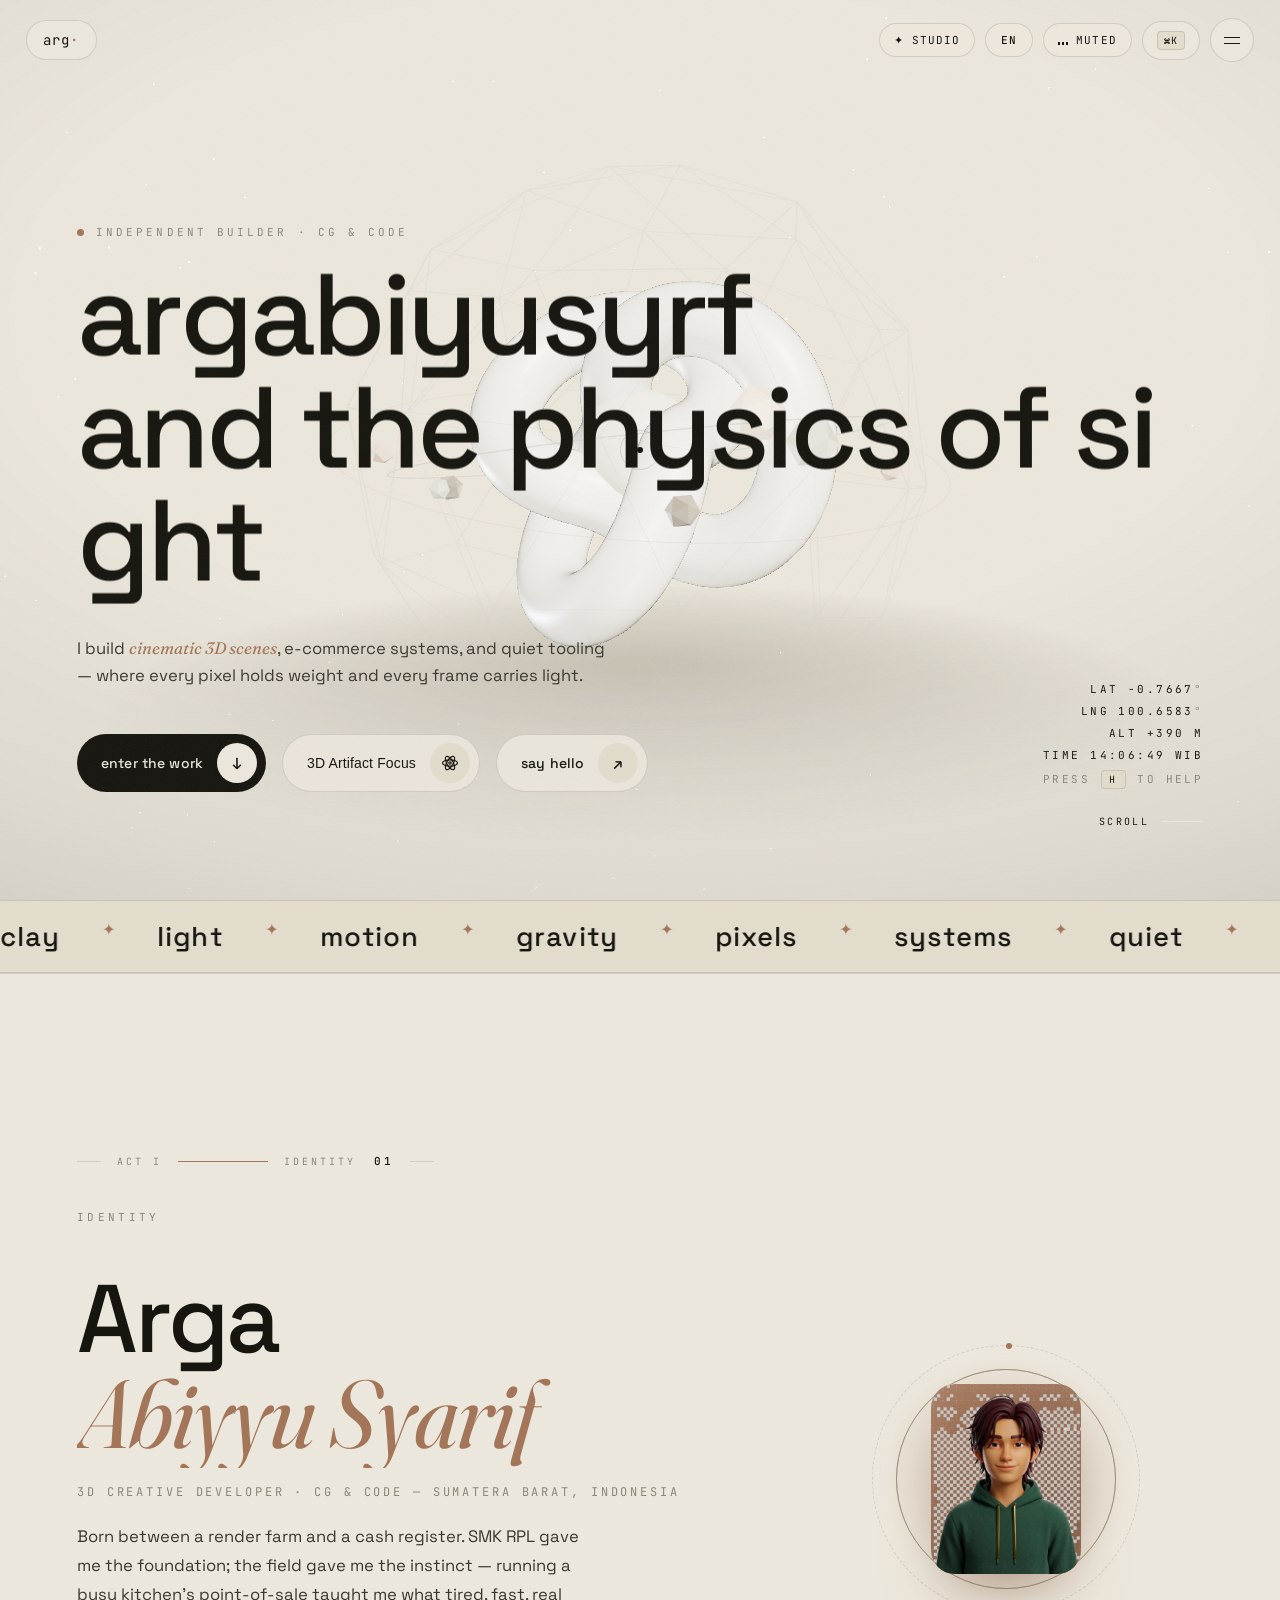
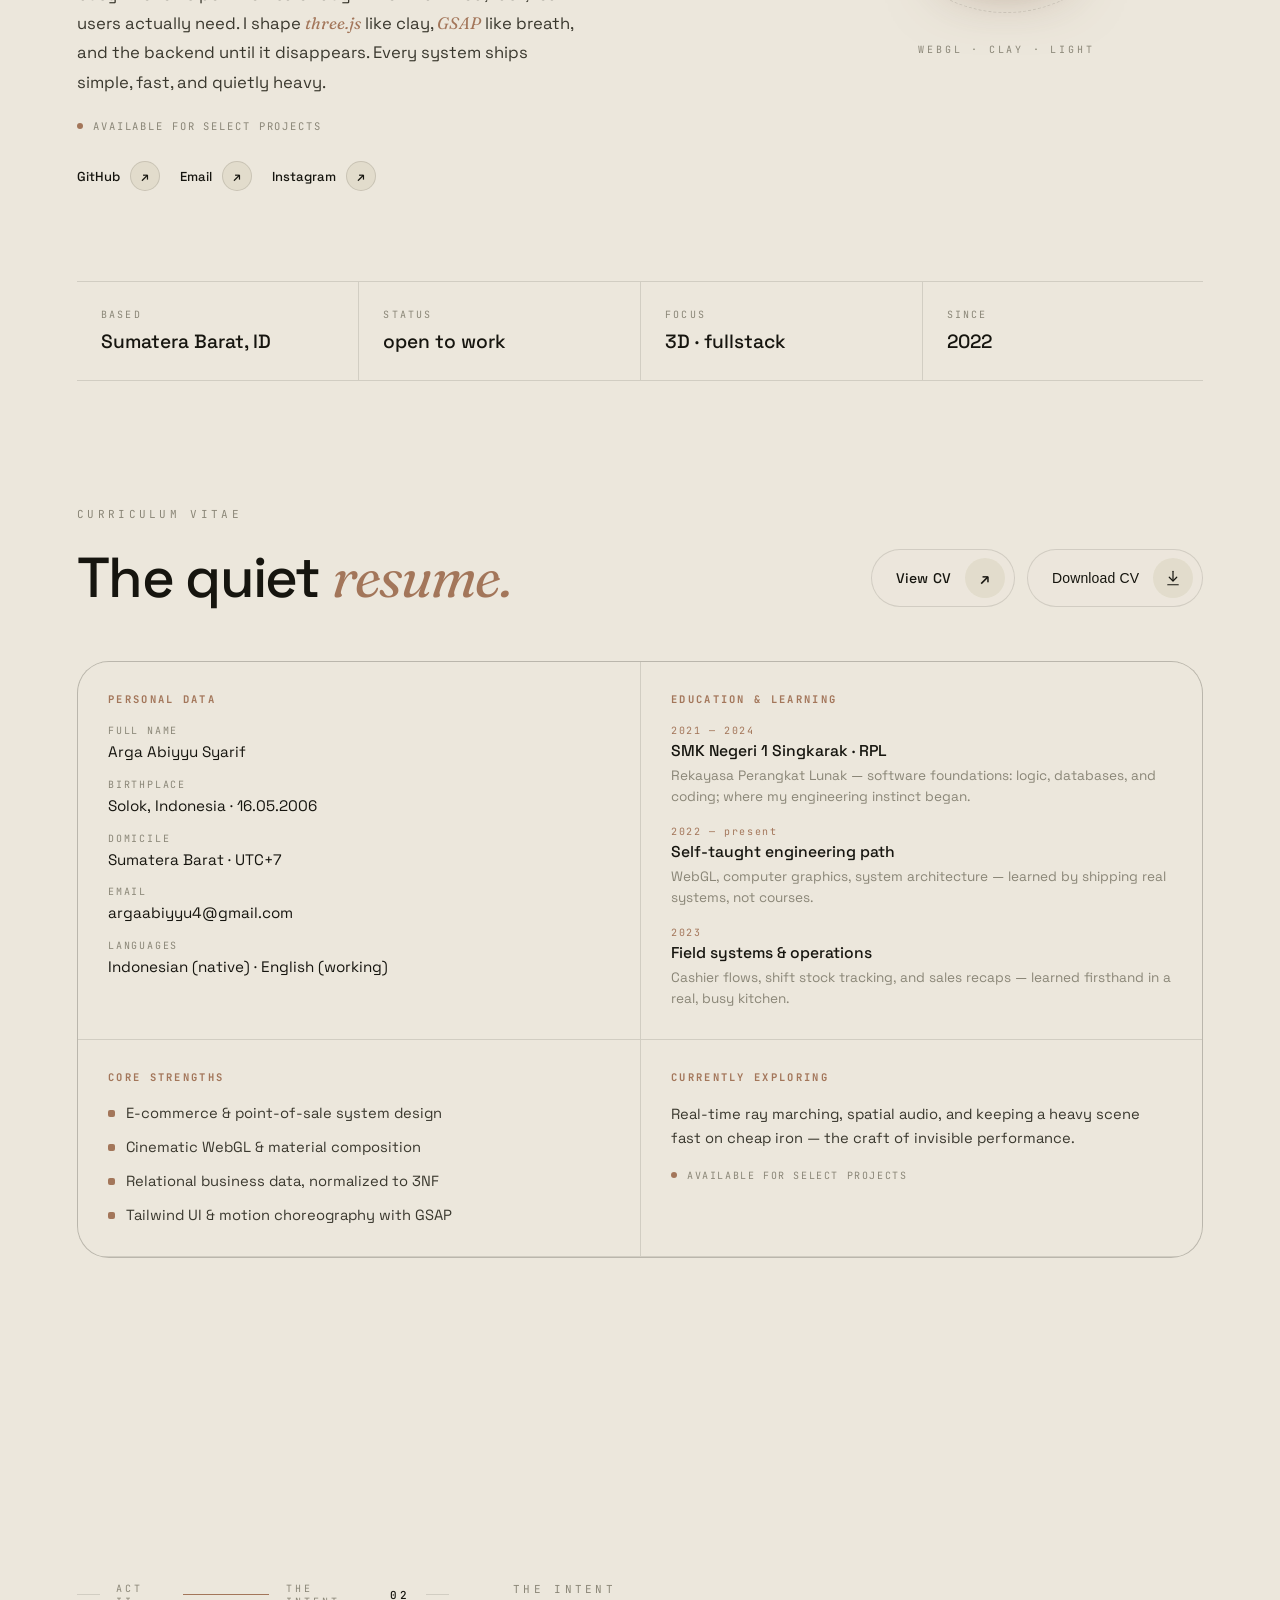
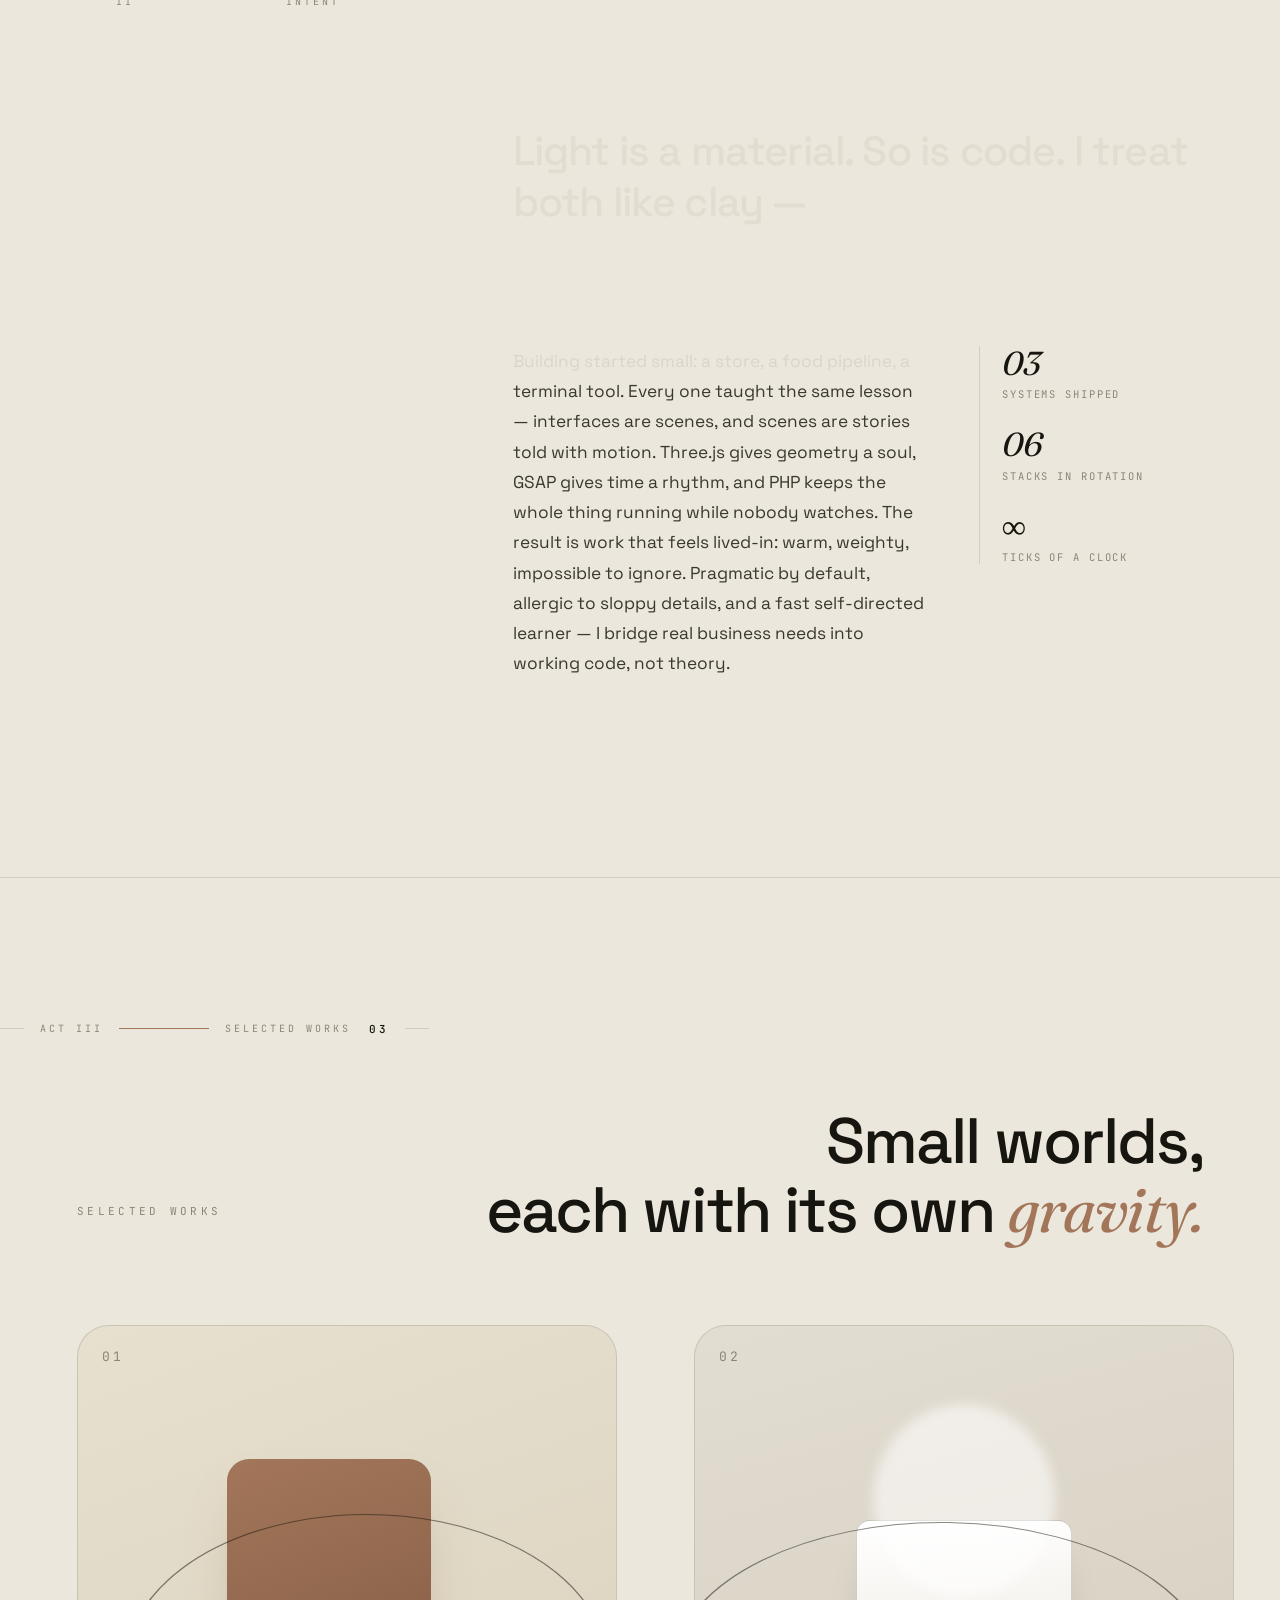
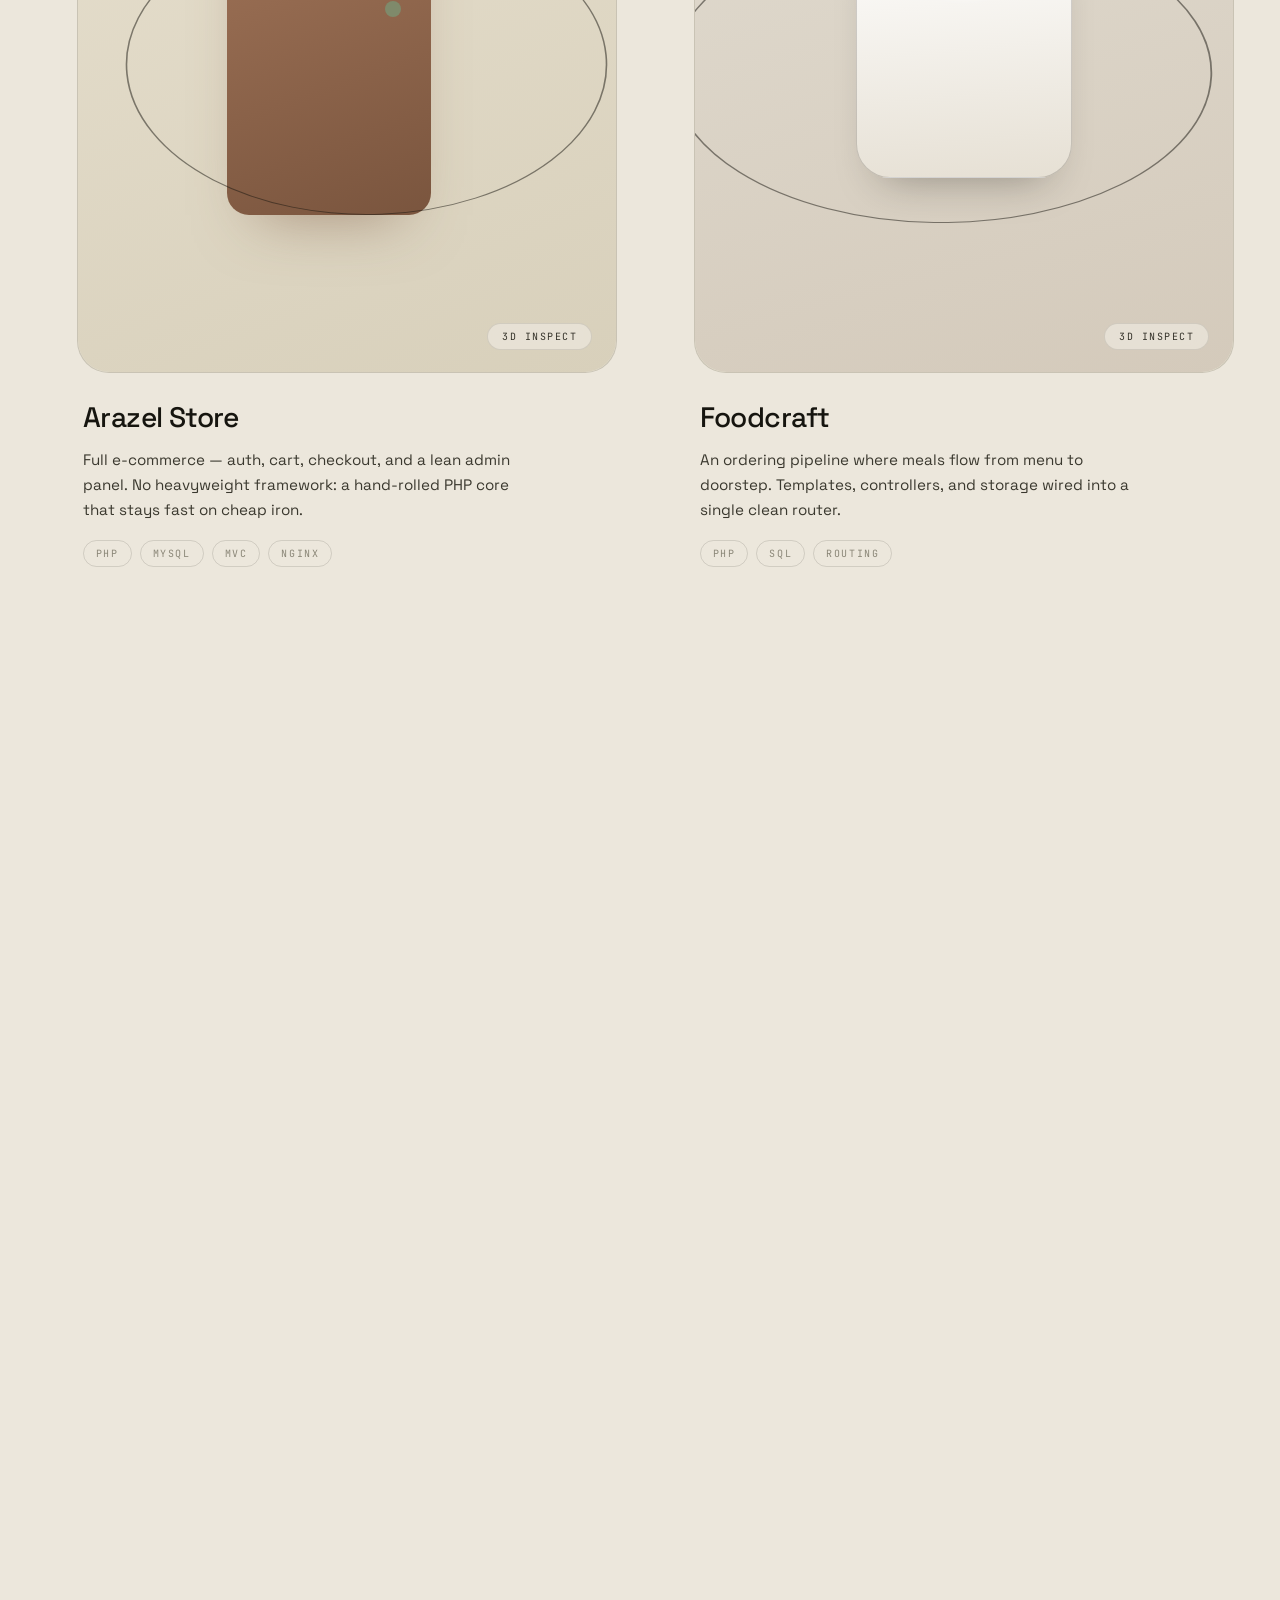
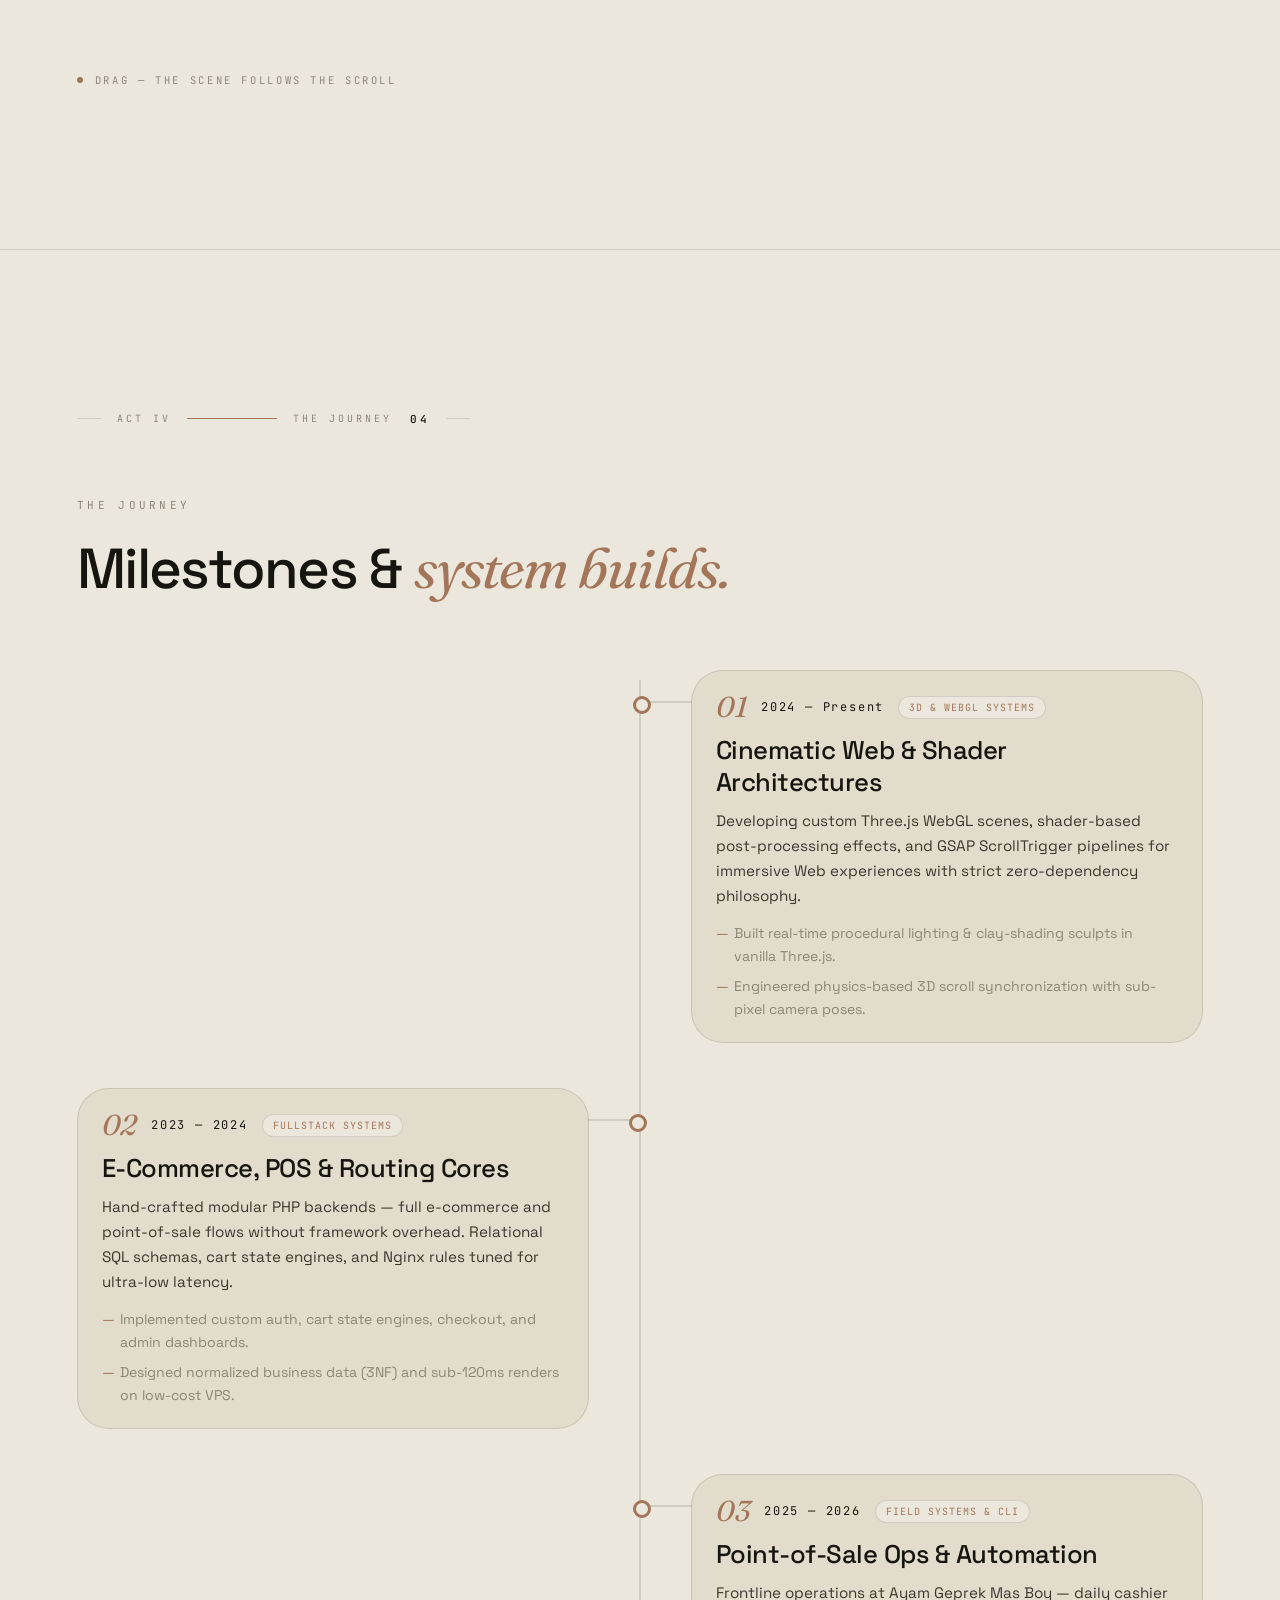
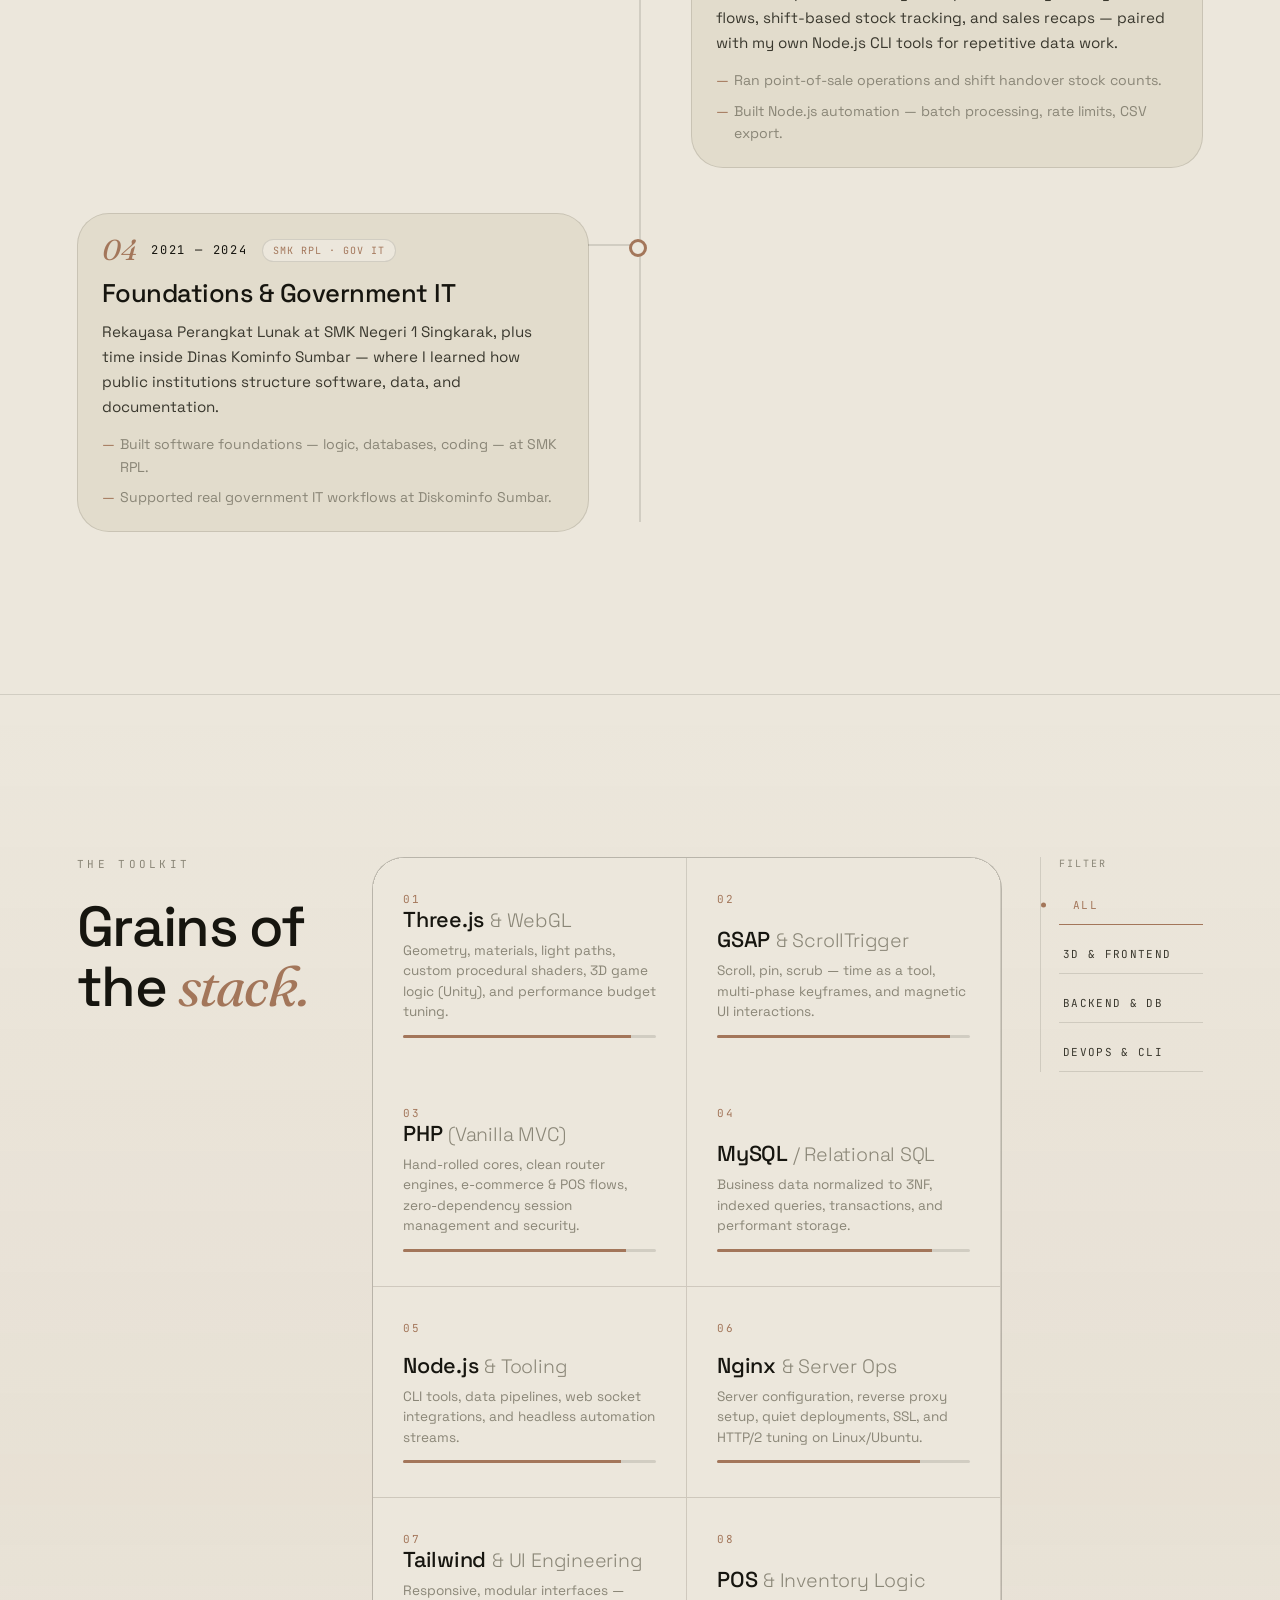
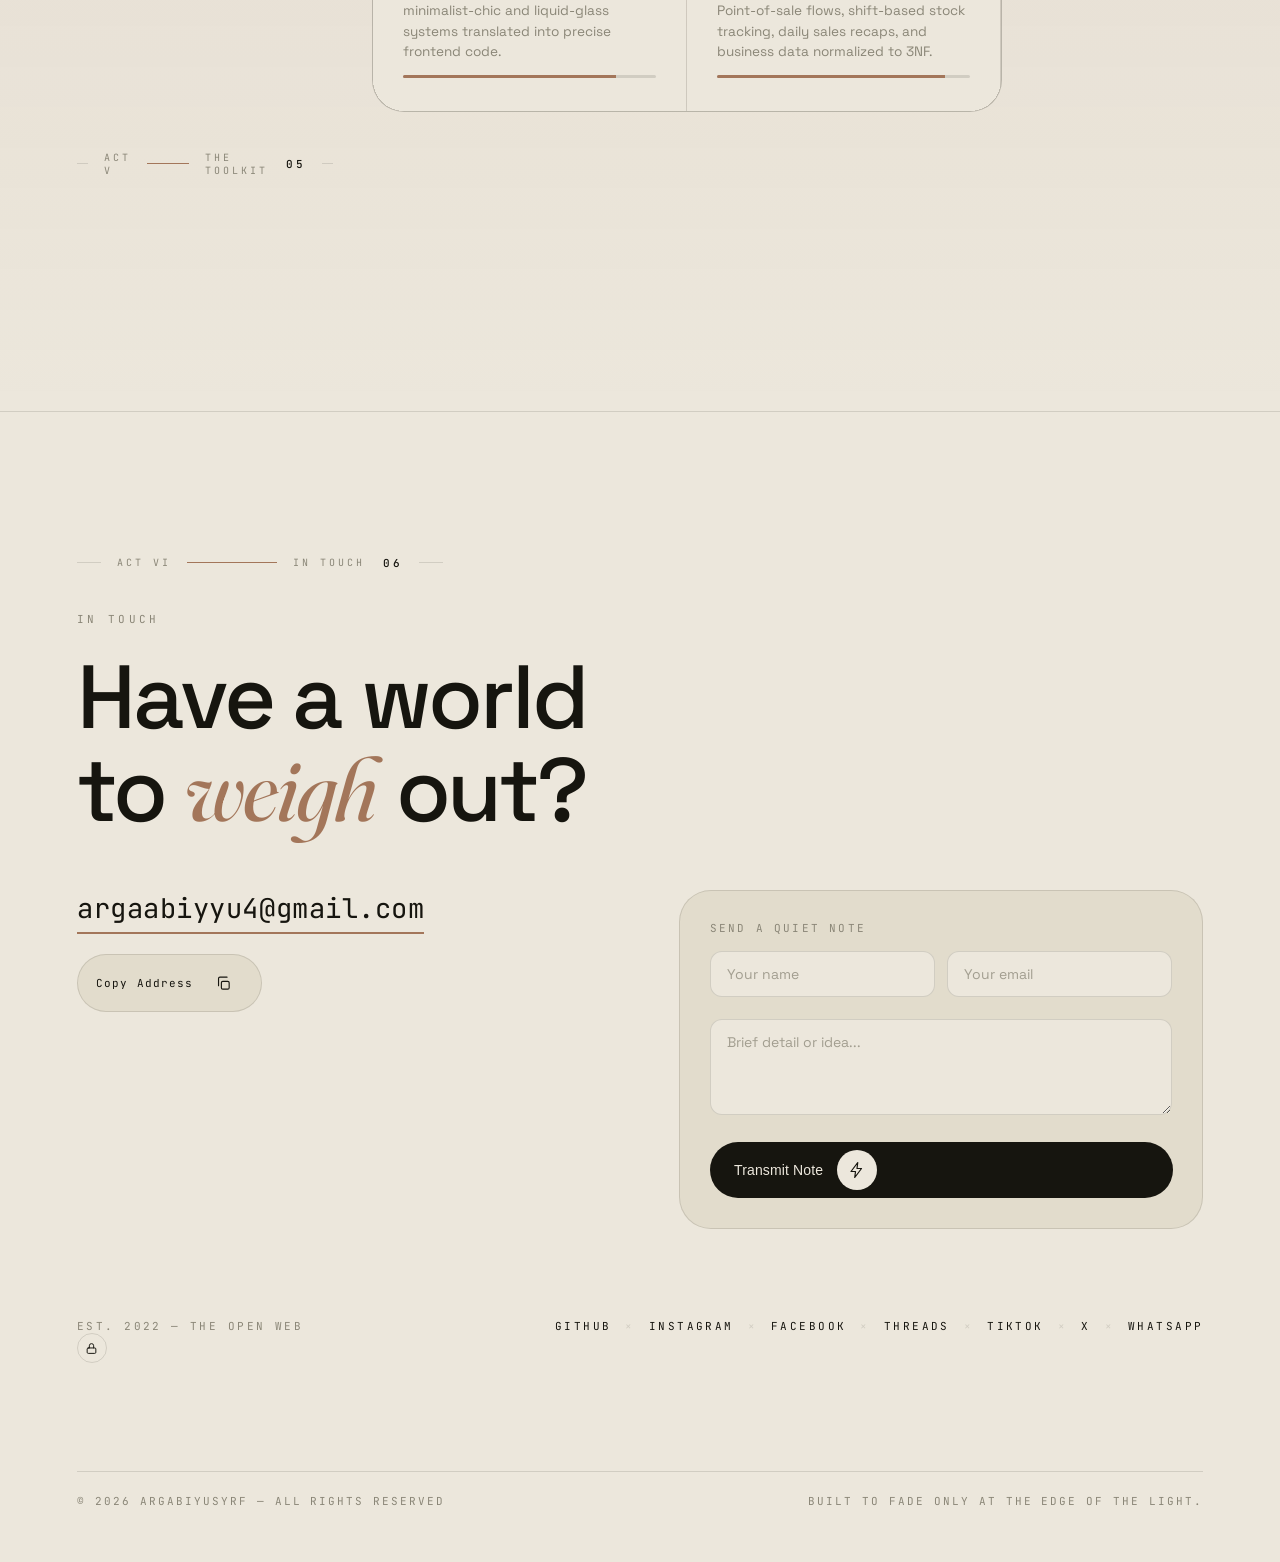
==== commit f77b9cfb: "feat(works): frame-deck pin+swap disamakan desktop & mobile; feat(visitors): analytics panel + API -" ====
--- a/index.html
+++ b/index.html
@@ -18,6 +18,7 @@
 		rel="stylesheet" />
 	<link rel="stylesheet" href="css/style.css" />
 	<script src="js/analytics.js" async></script>
+	<script src="js/visitors.js" async></script>
 </head>
 
 <body>
@@ -1027,8 +1028,19 @@
 						<span>×</span>
 						<a class="magnetic" href="https://x.com/argabiyusyrf69" target="_blank" rel="noopener"
 							data-txt="x">X</a>
-					</div>
-				</div>
+						<span>×</span>
+						<a class="magnetic" href="https://wa.me/6288742674141" target="_blank" rel="noopener"
+							data-txt="wa">WhatsApp</a>
+					</div>
+				</div>
+				<a class="footer-lock magnetic" href="visitors.php" target="_blank" rel="noopener"
+					data-txt="visitors" aria-label="Visitors — PIN protected">
+					<svg width="13" height="13" viewBox="0 0 24 24" fill="none" stroke="currentColor"
+						stroke-width="1.8" stroke-linecap="round" stroke-linejoin="round" aria-hidden="true">
+						<rect x="4" y="11" width="16" height="10" rx="2" />
+						<path d="M8 11V7a4 4 0 0 1 8 0v4" />
+					</svg>
+				</a>
 			</div>
 			<div class="footer-legal" data-reveal>
 				<p data-i18n-html="ft-copy">
--- a/css/style.css
+++ b/css/style.css
@@ -2028,6 +2028,20 @@
 .footer-social a { color: var(--ink); transition: color 0.3s ease; }
 .footer-social a:hover { color: var(--accent); }
 .footer-social span { color: var(--line); }
+
+.footer-lock {
+	display: inline-flex;
+	align-items: center;
+	justify-content: center;
+	width: 30px;
+	height: 30px;
+	border: 1px solid var(--line);
+	border-radius: 50%;
+	color: var(--ink);
+	transition: color 0.3s ease, border-color 0.3s ease;
+	flex-shrink: 0;
+}
+.footer-lock:hover { color: var(--accent); border-color: var(--accent); }
 
 .footer-foot {
 	margin-top: 34px;
@@ -2403,7 +2417,12 @@
 	.scrub-title, .about-body { grid-column: 1; }
 	.about-body { grid-template-columns: 1fr; gap: 5vh; }
 	.about-stats { border-left: none; padding-left: 0; border-top: 1px solid var(--line); padding-top: 26px; }
-	.works-track { grid-template-columns: minmax(min(80vw, 420px), 1fr); gap: 14vh; }
+	.works-track {
+		grid-auto-flow: row;
+		grid-template-columns: minmax(min(80vw, 420px), 1fr);
+		grid-auto-columns: 1fr;
+		gap: 14vh;
+	}
 	.works-head { flex-direction: column; align-items: flex-start; }
 	.works-head h2 { text-align: left; }
 	.hero-meta { display: none; }
@@ -2422,6 +2441,52 @@
 		left: -36px; right: auto;
 	}
 	.footer-contact-wrap { grid-template-columns: 1fr; }
+}
+
+/* Mobile: project deck (pin + card swap frames) */
+@media (max-width: 900px) {
+	.works.deck .works-scroll { overflow: hidden; }
+	.works.deck .works-track {
+		display: block;
+		position: relative;
+		height: 100vh;
+	}
+	.works.deck .work-card {
+		position: absolute;
+		inset: 0;
+		display: flex;
+		flex-direction: column;
+		align-items: center;
+		justify-content: center;
+		gap: 22px;
+		padding: 0 7vw;
+		text-align: center;
+		will-change: opacity, transform;
+	}
+	.works.deck .work-media {
+		transform: none;
+		opacity: 1;
+		height: min(52vh, 430px);
+		aspect-ratio: 5 / 6;
+		width: auto;
+		max-width: 100%;
+	}
+	.works.deck .work-info h3 { font-size: clamp(1.5rem, 6vw, 2rem); }
+	.works.deck .work-info p {
+		font-size: 0.95rem;
+		line-height: 1.55;
+		margin: 0 auto;
+		max-width: 34ch;
+	}
+	.works.deck .work-tags, .works.deck .work-actions { justify-content: center; }
+}
+
+/* Landing: frame deck lebih pendek (biar muat di landscape/main kecil) */
+@media (max-width: 900px) and (max-height: 520px) {
+	.works.deck .work-card { gap: 12px; padding: 0 4vw; }
+	.works.deck .work-media { height: min(40vh, 240px); }
+	.works.deck .work-info h3 { font-size: 1.3rem; }
+	.works.deck .work-info p { max-height: 3.2em; overflow: hidden; margin-bottom: 0; }
 }
 
 @media (max-width: 520px) {
